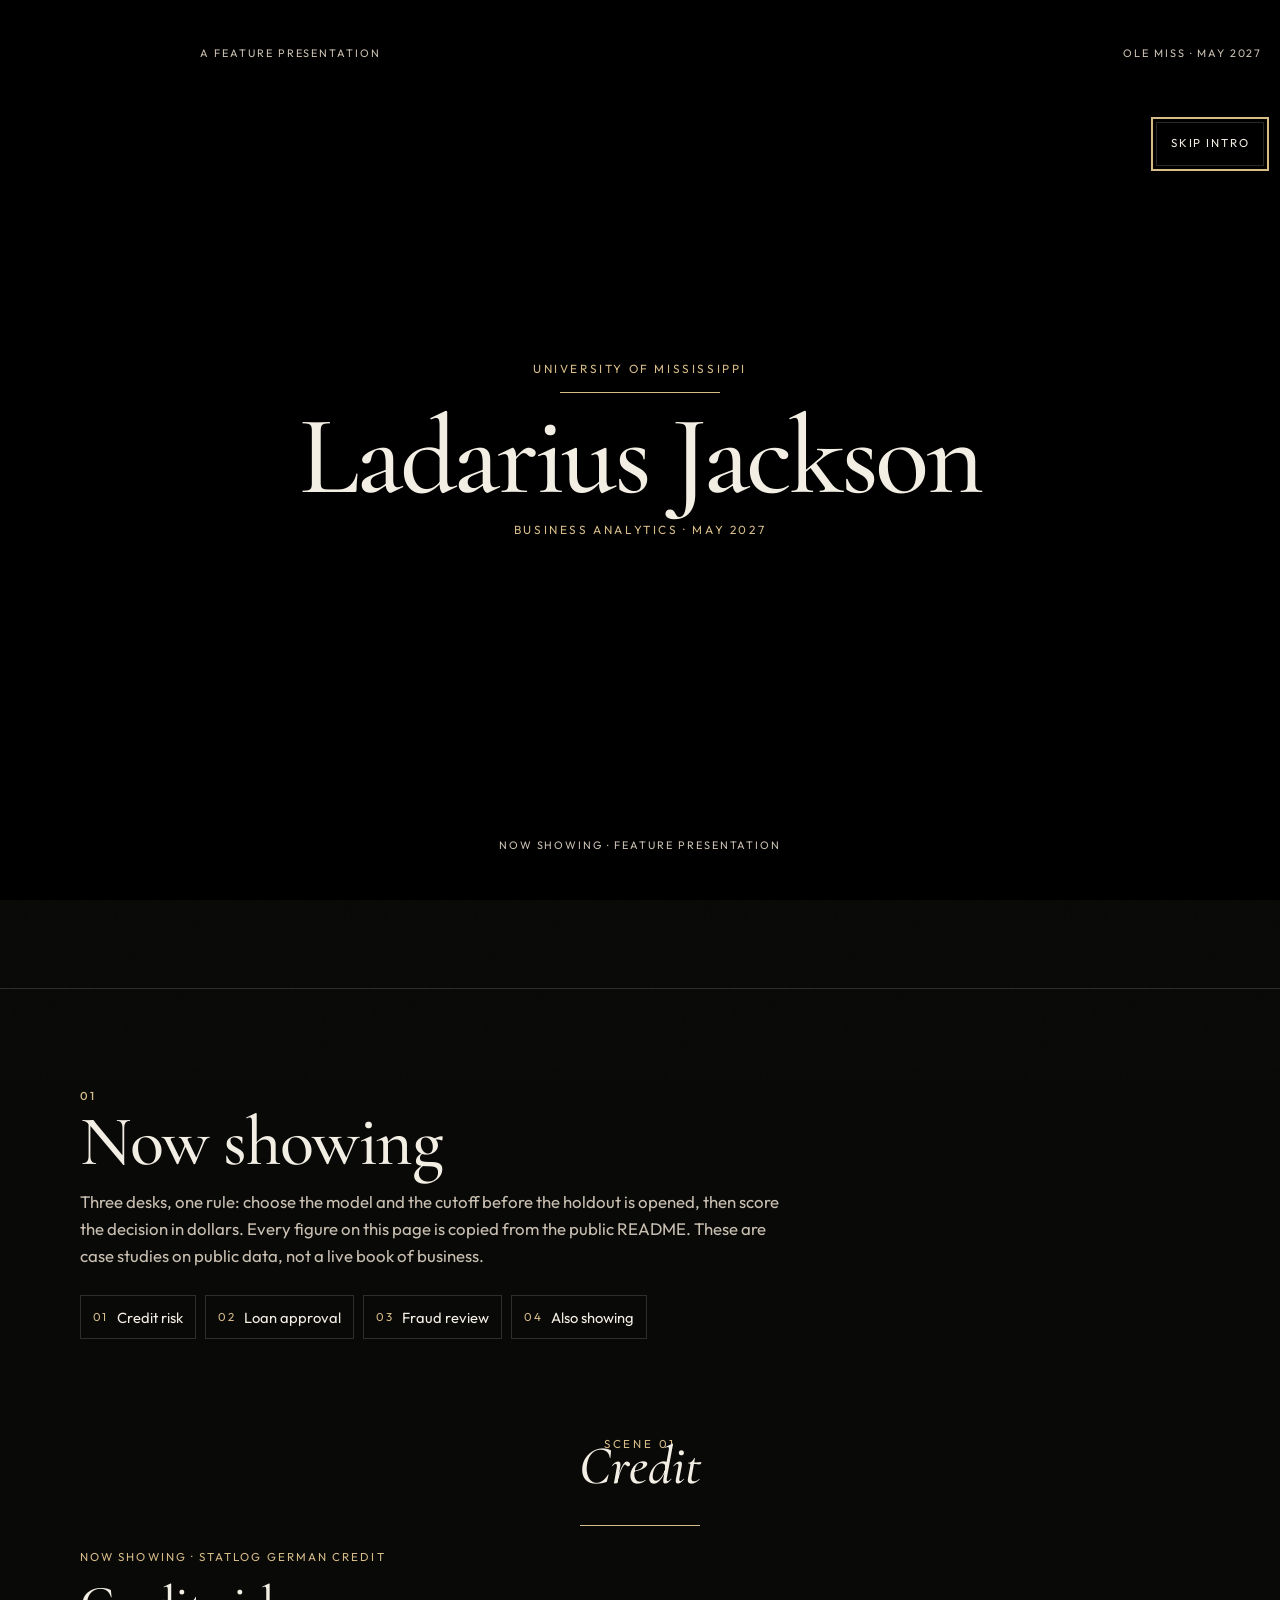
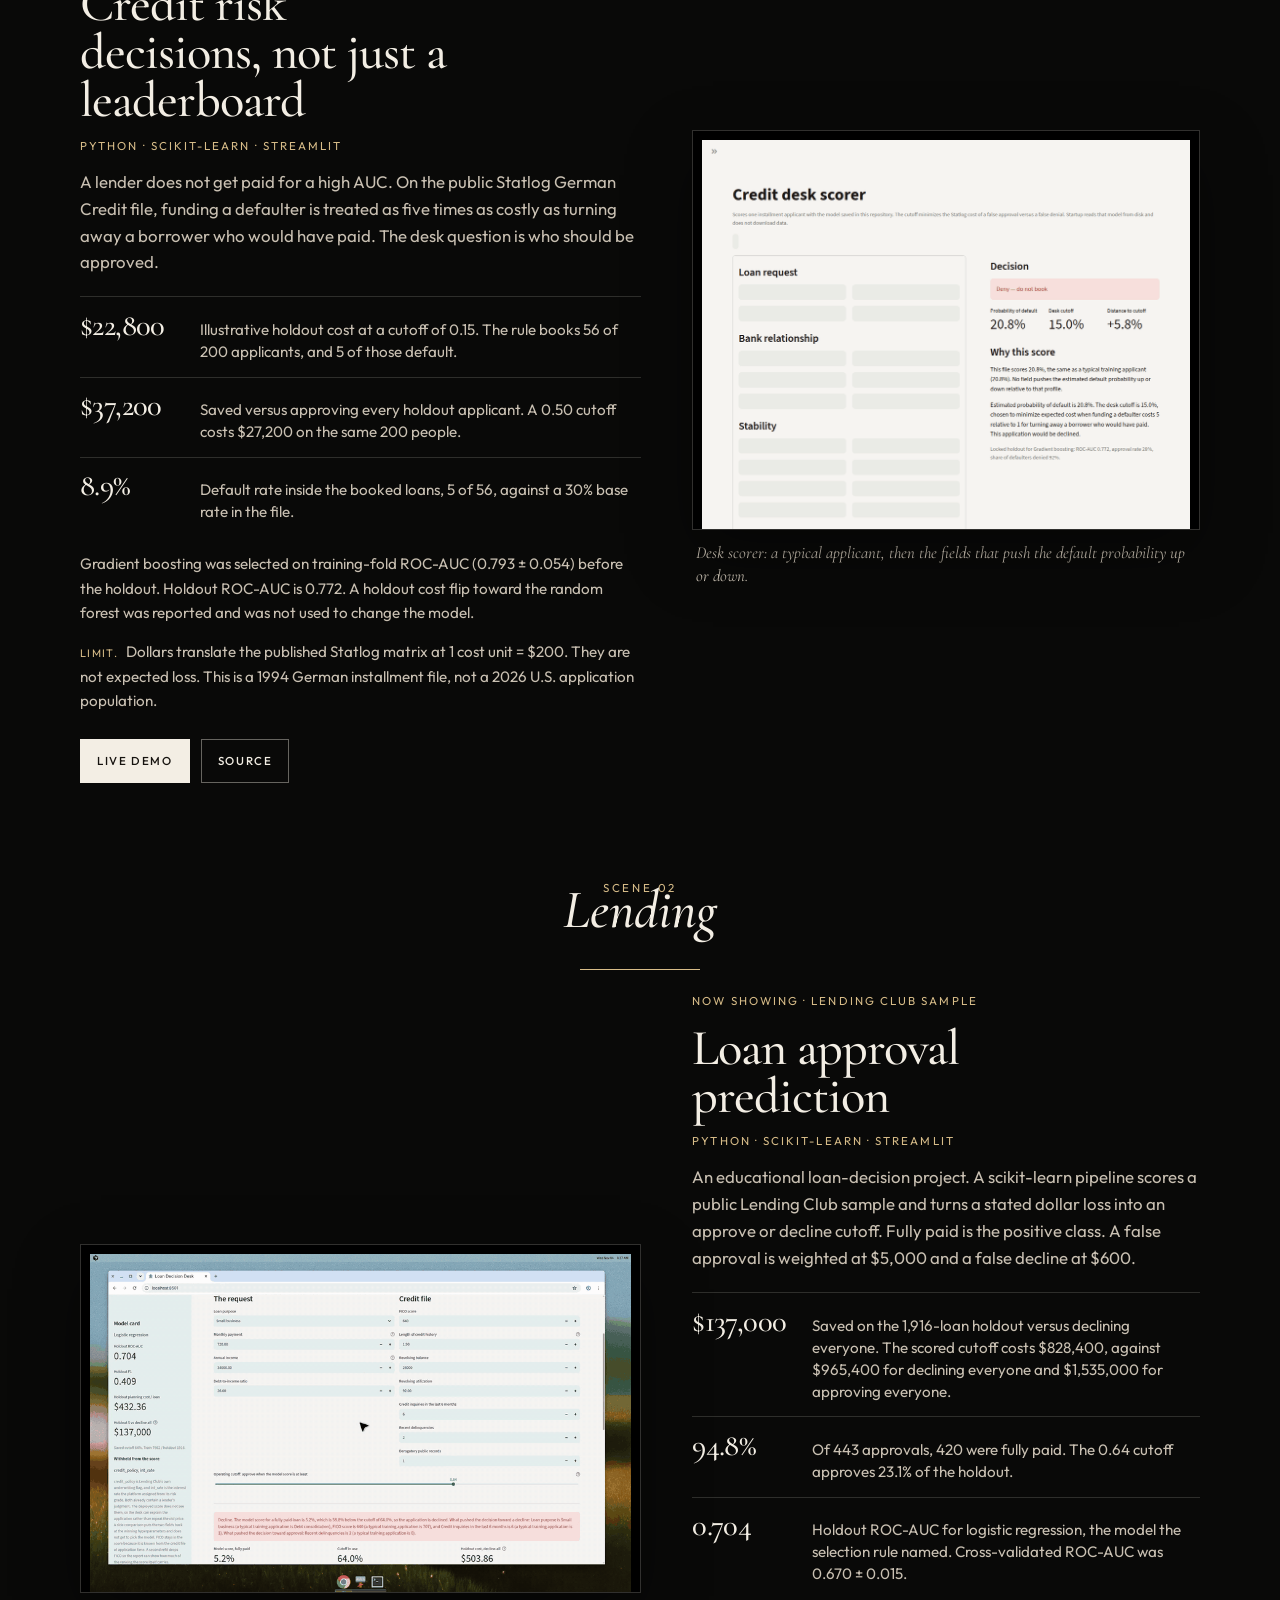
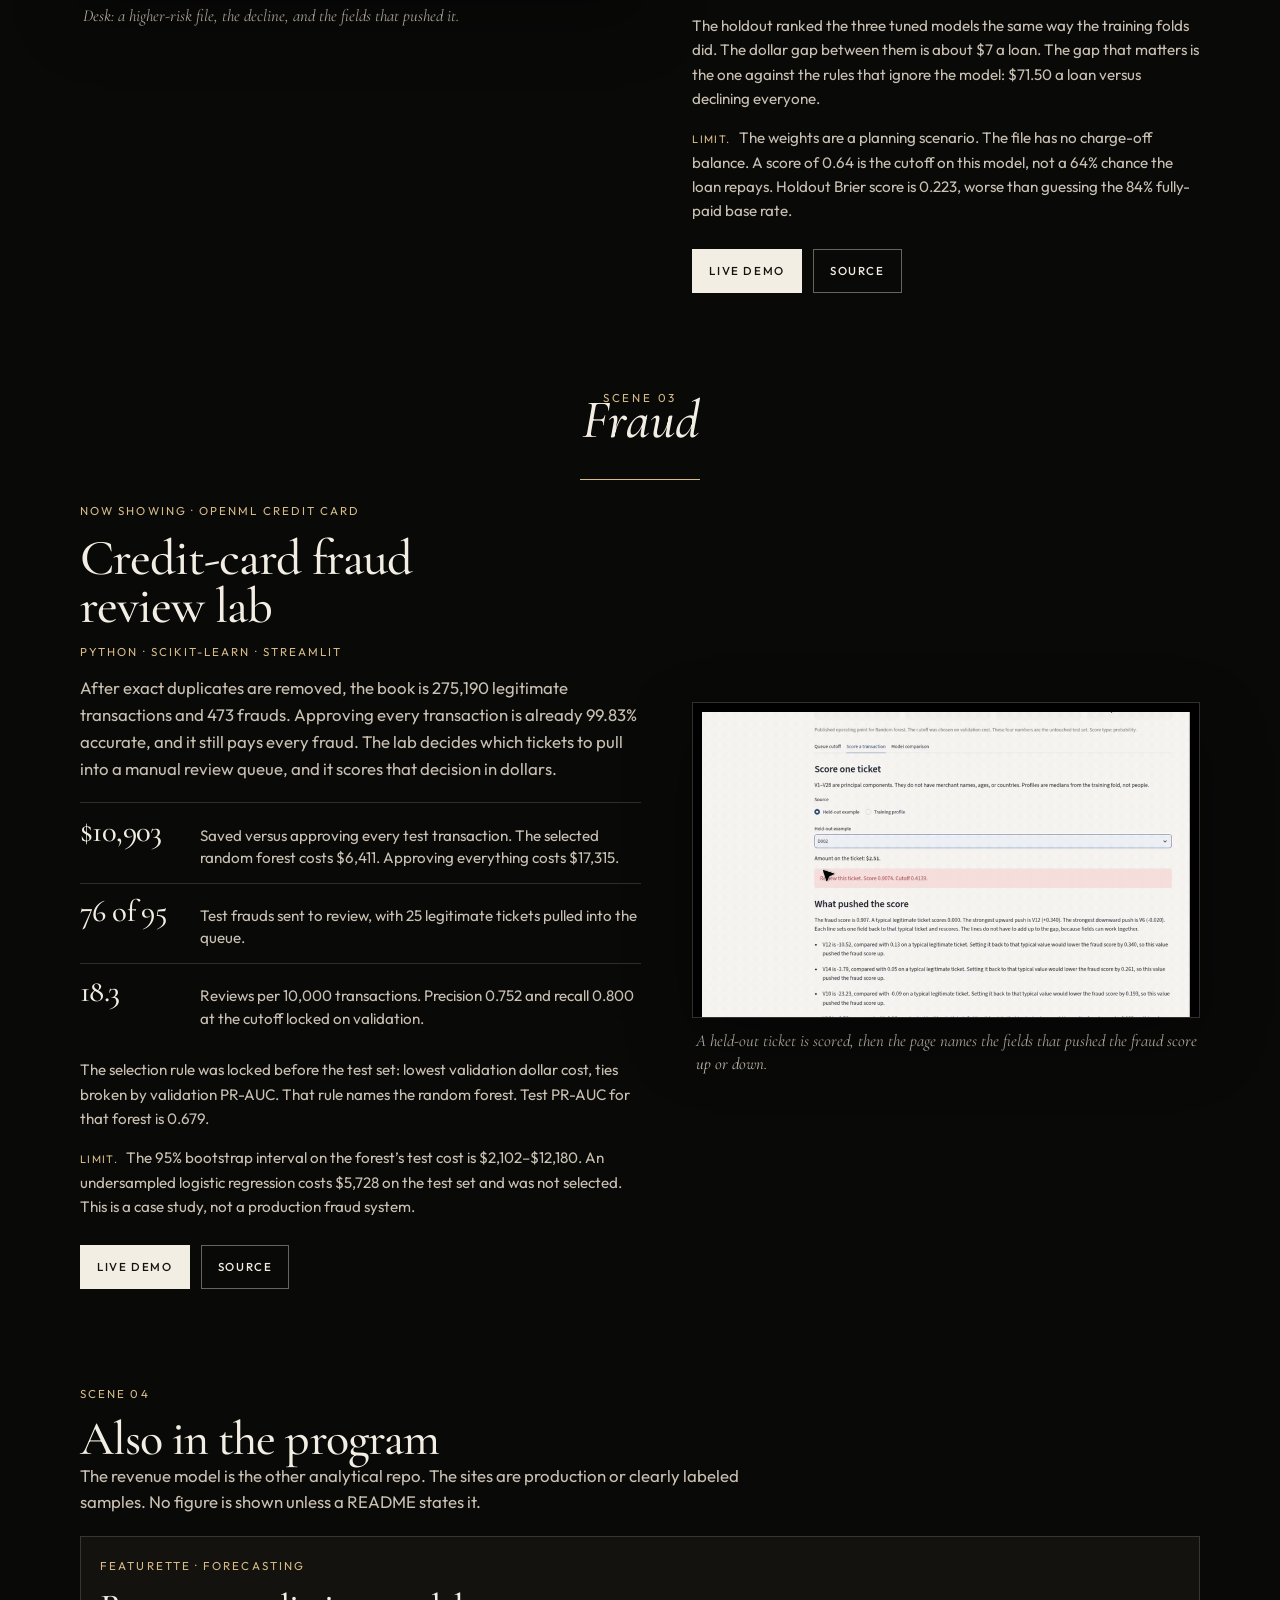
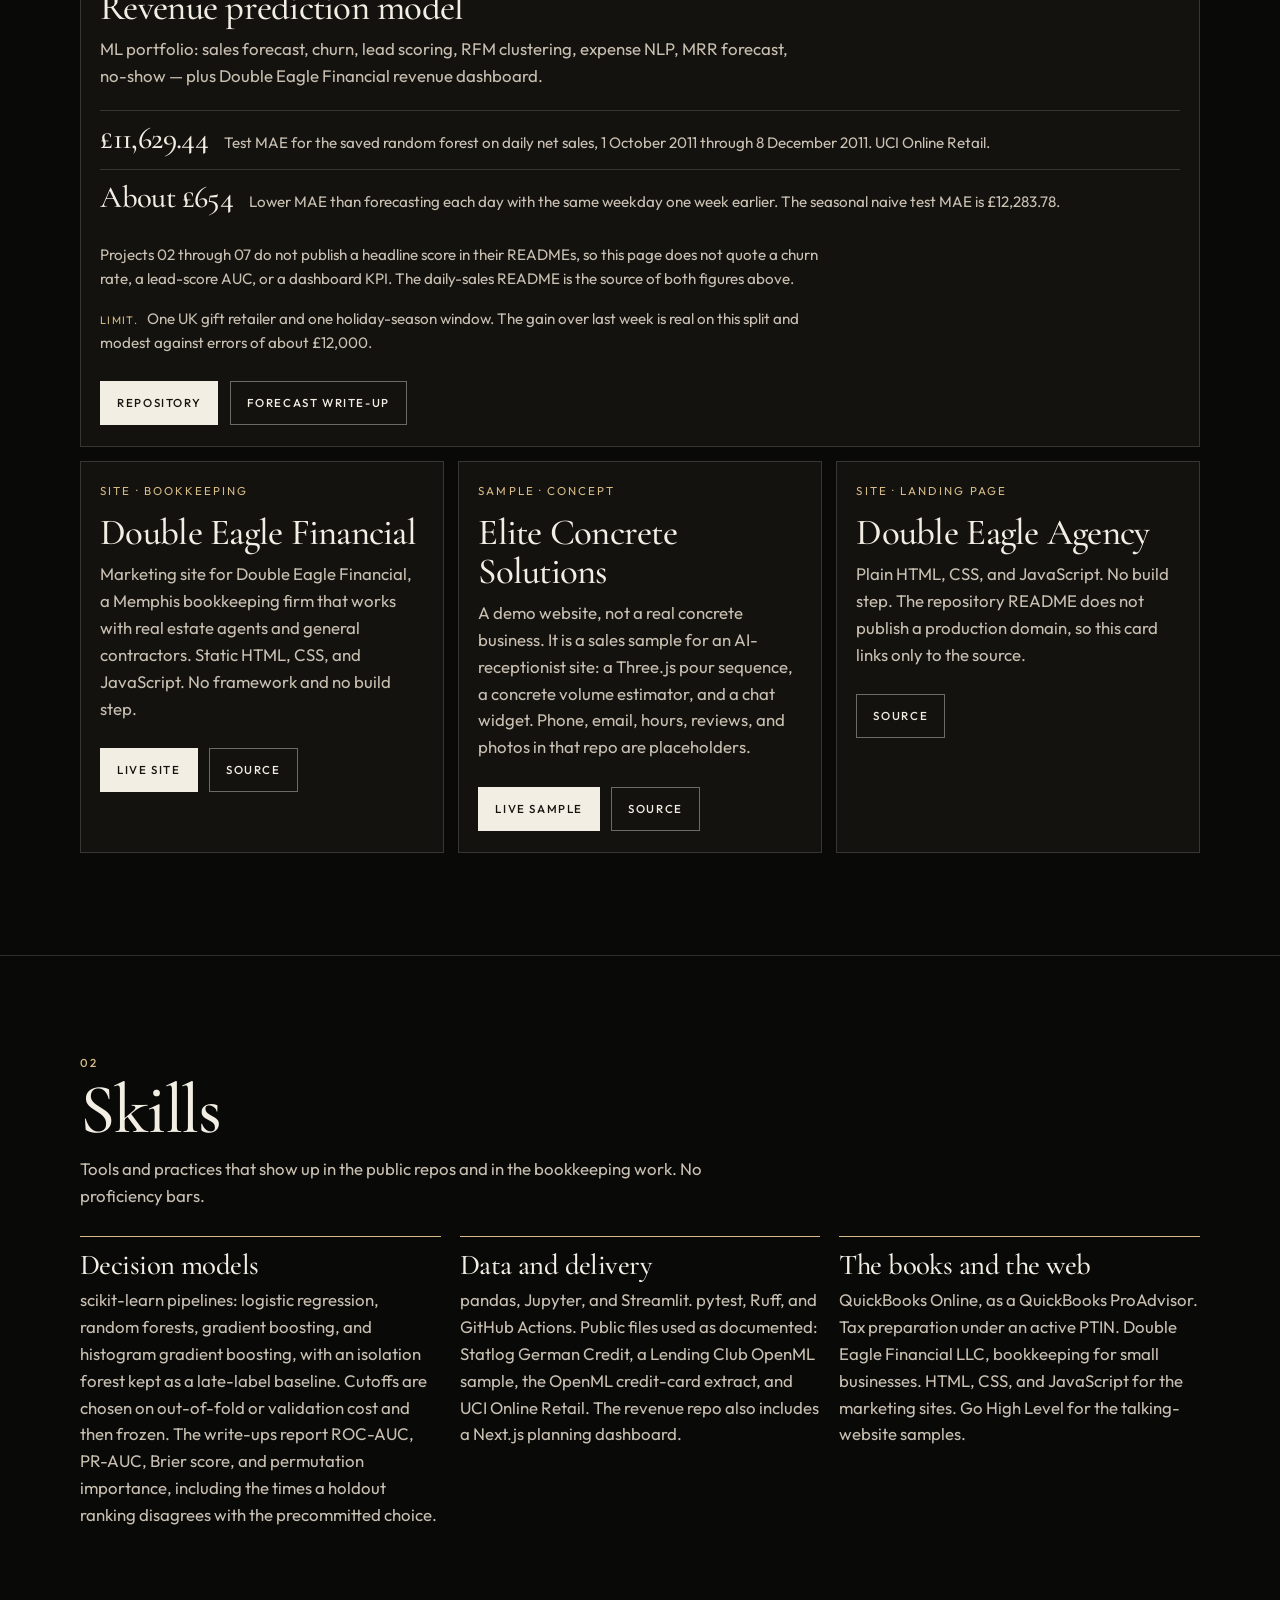
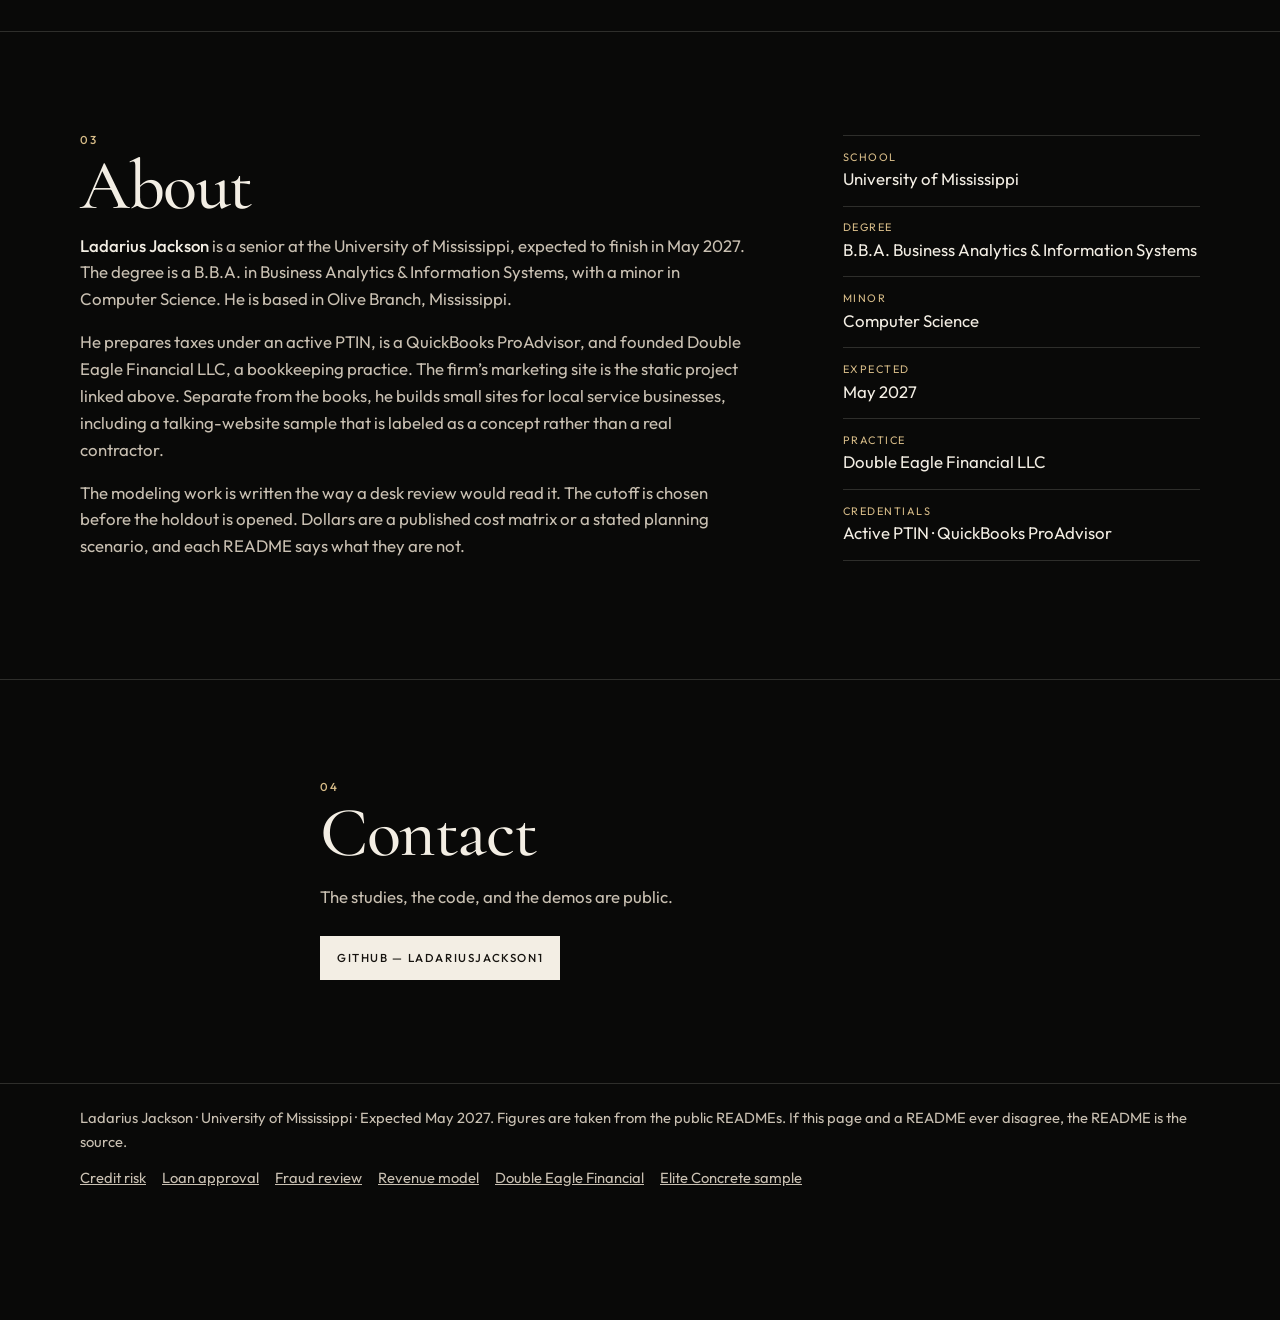
==== index.html @ 0a9d472c "Add a cinematic GitHub Pages portfolio. Publish Ladarius Jackson's public credit, loan, fraud, and r" ====
<!DOCTYPE html>
<html lang="en">
<head>
  <meta charset="utf-8">
  <meta name="viewport" content="width=device-width, initial-scale=1">
  <title>Ladarius Jackson — Business Analytics</title>
  <meta name="description" content="Ladarius Jackson, Ole Miss senior in business analytics. Credit-risk, loan, and fraud studies scored in dollars, plus Double Eagle Financial.">
  <meta name="author" content="Ladarius Jackson">
  <meta name="color-scheme" content="dark">
  <meta name="theme-color" content="#090908">
  <link rel="canonical" href="https://ladariusjackson1.github.io/">
  <meta property="og:title" content="Ladarius Jackson — Business Analytics">
  <meta property="og:description" content="Credit risk, loan approval, and fraud review, scored in dollars. Ole Miss, expected May 2027. Founder of Double Eagle Financial LLC.">
  <meta property="og:type" content="website">
  <meta property="og:url" content="https://ladariusjackson1.github.io/">
  <meta property="og:image" content="https://ladariusjackson1.github.io/assets/og.png">
  <meta name="twitter:card" content="summary_large_image">
  <meta name="twitter:title" content="Ladarius Jackson — Business Analytics">
  <meta name="twitter:description" content="Credit risk, loan approval, and fraud review, scored in dollars. Ole Miss, expected May 2027.">
  <meta name="twitter:image" content="https://ladariusjackson1.github.io/assets/og.png">
  <link rel="icon" href="/assets/favicon.svg" type="image/svg+xml">
  <link rel="apple-touch-icon" href="/assets/apple-touch.png">
  <link rel="preload" href="/assets/fonts/cormorant-garamond.woff2" as="font" type="font/woff2" crossorigin>
  <link rel="preload" href="/assets/fonts/outfit.woff2" as="font" type="font/woff2" crossorigin>
  <link rel="stylesheet" href="/css/styles.css?v=3">
  <script type="application/ld+json">
  {
    "@context": "https://schema.org",
    "@type": "Person",
    "name": "Ladarius Jackson",
    "url": "https://ladariusjackson1.github.io/",
    "homeLocation": "Olive Branch, Mississippi",
    "sameAs": ["https://github.com/ladariusjackson1"],
    "affiliation": {
      "@type": "CollegeOrUniversity",
      "name": "University of Mississippi"
    }
  }
  </script>
  <script>
    (function () {
      var reduce = false;
      try {
        reduce = window.matchMedia("(prefers-reduced-motion: reduce)").matches;
      } catch (e) {}
      document.documentElement.classList.add("js");
      if (reduce) document.documentElement.classList.add("reduce-motion");
      var seen = false;
      try { seen = sessionStorage.getItem("lj-intro-seen") === "1"; } catch (e) {}
      if (!reduce && !seen && !location.hash) {
        document.documentElement.classList.add("play-intro");
      }
    })();
  </script>
</head>
<body>
  <a class="skip-link" href="#content">Skip to content</a>
  <div class="letterbox letterbox-top" aria-hidden="true">
    <span>A feature presentation</span>
    <span>Ole Miss · May 2027</span>
  </div>
  <div class="letterbox letterbox-bottom" aria-hidden="true">
    <span id="now-showing">Now showing · Feature presentation</span>
  </div>
  <div class="grain" aria-hidden="true"></div>

  <div id="intro" class="intro" role="region" aria-label="Title sequence">
    <div class="intro-card">
      <p class="intro-kicker">University of Mississippi</p>
      <span class="intro-rule" aria-hidden="true"></span>
      <p class="intro-title">Ladarius Jackson</p>
      <p class="intro-sub">Business analytics · May 2027</p>
    </div>
    <button id="skip-intro" class="intro-skip" type="button">Skip intro</button>
  </div>

  <div id="page">
    <header class="site-header">
      <div class="nav-inner">
        <a class="brand" href="#top">Ladarius Jackson</a>
        <button class="nav-toggle" type="button" aria-expanded="false" aria-controls="site-nav">Menu</button>
        <nav id="site-nav" aria-label="Primary">
          <ul>
            <li><a href="#projects">Work</a></li>
            <li><a href="#skills">Skills</a></li>
            <li><a href="#about">About</a></li>
            <li><a href="#contact">Contact</a></li>
          </ul>
        </nav>
        <a class="nav-github" href="https://github.com/ladariusjackson1" rel="me noopener noreferrer" target="_blank">GitHub<span class="sr-only"> (opens in a new tab)</span></a>
      </div>
    </header>

    <main id="content">
      <section class="hero" id="top" data-now="Feature presentation">
        <div class="wrap hero-grid">
          <div>
            <p class="eyebrow">Now showing</p>
            <h1>Ladarius Jackson</h1>
            <p class="role">Business Analytics &amp; Information Systems</p>
            <p class="dek">Business analytics for decisions that have a cost. Credit risk, loan policy, fraud review, and the books at Double Eagle Financial.</p>
            <p class="meta">
              <span>University of Mississippi</span>
              <span>Senior</span>
              <span>Computer Science minor</span>
              <span>Expected May 2027</span>
            </p>
            <p class="meta meta-dim">
              <span>Tax preparer, active PTIN</span>
              <span>QuickBooks ProAdvisor</span>
              <span>Founder, Double Eagle Financial LLC</span>
              <span>Olive Branch, Mississippi</span>
            </p>
            <div class="actions">
              <a class="btn btn-solid" href="#projects">View the work</a>
              <a class="btn" href="https://github.com/ladariusjackson1" rel="me noopener noreferrer" target="_blank">GitHub<span class="sr-only"> (opens in a new tab)</span></a>
            </div>
            <p class="scroll-cue">Scroll</p>
          </div>
          <aside class="hero-program">
            <p class="eyebrow">In this reel</p>
            <ol>
              <li><a href="#credit-risk"><span>01</span> Credit risk</a></li>
              <li><a href="#loan-approval"><span>02</span> Loan approval</a></li>
              <li><a href="#fraud-review"><span>03</span> Fraud review</a></li>
              <li><a href="#revenue"><span>04</span> Revenue model</a></li>
            </ol>
          </aside>
        </div>
      </section>

      <section class="section" id="projects" data-now="The work">
        <div class="wrap">
          <h2><span class="sec-num">01</span>Now showing</h2>
          <p class="lede">Three desks, one rule: choose the model and the cutoff before the holdout is opened, then score the decision in dollars. Every figure on this page is copied from the public README. These are case studies on public data, not a live book of business.</p>
          <nav class="program-nav" aria-label="Projects">
            <a href="#credit-risk"><span>01</span> Credit risk</a>
            <a href="#loan-approval"><span>02</span> Loan approval</a>
            <a href="#fraud-review"><span>03</span> Fraud review</a>
            <a href="#also-showing"><span>04</span> Also showing</a>
          </nav>

          <p class="intertitle">
            <span class="intertitle-num">Scene 01</span>
            <span class="intertitle-name" data-parallax>Credit</span>
            <span class="intertitle-rule" aria-hidden="true"></span>
          </p>

          <article class="feature reveal" id="credit-risk" data-now="Credit risk">
            <div class="feature-grid">
              <div class="feature-copy">
                <p class="kicker">Now showing · Statlog German Credit</p>
                <h3>Credit risk decisions, not just a leaderboard</h3>
                <p class="stack">Python · scikit-learn · Streamlit</p>
                <p class="logline">A lender does not get paid for a high AUC. On the public Statlog German Credit file, funding a defaulter is treated as five times as costly as turning away a borrower who would have paid. The desk question is who should be approved.</p>
                <dl class="metrics">
                  <div>
                    <dt>$22,800</dt>
                    <dd>Illustrative holdout cost at a cutoff of 0.15. The rule books 56 of 200 applicants, and 5 of those default.</dd>
                  </div>
                  <div>
                    <dt>$37,200</dt>
                    <dd>Saved versus approving every holdout applicant. A 0.50 cutoff costs $27,200 on the same 200 people.</dd>
                  </div>
                  <div>
                    <dt>8.9%</dt>
                    <dd>Default rate inside the booked loans, 5 of 56, against a 30% base rate in the file.</dd>
                  </div>
                </dl>
                <p class="note">Gradient boosting was selected on training-fold ROC-AUC (0.793 ± 0.054) before the holdout. Holdout ROC-AUC is 0.772. A holdout cost flip toward the random forest was reported and was not used to change the model.</p>
                <p class="limit"><span>Limit.</span> Dollars translate the published Statlog matrix at 1 cost unit = $200. They are not expected loss. This is a 1994 German installment file, not a 2026 U.S. application population.</p>
                <div class="actions">
                  <a class="btn btn-solid" href="https://credit-risk-prediction.streamlit.app" target="_blank" rel="noopener noreferrer">Live demo<span class="sr-only"> (opens in a new tab)</span></a>
                  <a class="btn" href="https://github.com/ladariusjackson1/credit-risk-prediction" target="_blank" rel="noopener noreferrer">Source<span class="sr-only"> (opens in a new tab)</span></a>
                </div>
              </div>
              <figure class="reel tilt feature-media">
                <div class="reel-frame">
                  <img class="demo" src="/assets/reel/credit-desk.gif" data-poster="/assets/reel/credit-desk.jpg" width="1000" height="797" alt="Streamlit credit desk scoring a typical applicant, then naming the fields that push the default probability up or down." loading="lazy" decoding="async">
                </div>
                <button class="play-demo btn btn-solid" type="button" hidden>Play demo</button>
                <figcaption>Desk scorer: a typical applicant, then the fields that push the default probability up or down.</figcaption>
              </figure>
            </div>
          </article>

          <p class="intertitle">
            <span class="intertitle-num">Scene 02</span>
            <span class="intertitle-name" data-parallax>Lending</span>
            <span class="intertitle-rule" aria-hidden="true"></span>
          </p>

          <article class="feature reveal is-flip" id="loan-approval" data-now="Loan approval">
            <div class="feature-grid">
              <div class="feature-copy">
                <p class="kicker">Now showing · Lending Club sample</p>
                <h3>Loan approval prediction</h3>
                <p class="stack">Python · scikit-learn · Streamlit</p>
                <p class="logline">An educational loan-decision project. A scikit-learn pipeline scores a public Lending Club sample and turns a stated dollar loss into an approve or decline cutoff. Fully paid is the positive class. A false approval is weighted at $5,000 and a false decline at $600.</p>
                <dl class="metrics">
                  <div>
                    <dt>$137,000</dt>
                    <dd>Saved on the 1,916-loan holdout versus declining everyone. The scored cutoff costs $828,400, against $965,400 for declining everyone and $1,535,000 for approving everyone.</dd>
                  </div>
                  <div>
                    <dt>94.8%</dt>
                    <dd>Of 443 approvals, 420 were fully paid. The 0.64 cutoff approves 23.1% of the holdout.</dd>
                  </div>
                  <div>
                    <dt>0.704</dt>
                    <dd>Holdout ROC-AUC for logistic regression, the model the selection rule named. Cross-validated ROC-AUC was 0.670 ± 0.015.</dd>
                  </div>
                </dl>
                <p class="note">The holdout ranked the three tuned models the same way the training folds did. The dollar gap between them is about $7 a loan. The gap that matters is the one against the rules that ignore the model: $71.50 a loan versus declining everyone.</p>
                <p class="limit"><span>Limit.</span> The weights are a planning scenario. The file has no charge-off balance. A score of 0.64 is the cutoff on this model, not a 64% chance the loan repays. Holdout Brier score is 0.223, worse than guessing the 84% fully-paid base rate.</p>
                <div class="actions">
                  <a class="btn btn-solid" href="https://loan-approval-prediction.streamlit.app" target="_blank" rel="noopener noreferrer">Live demo<span class="sr-only"> (opens in a new tab)</span></a>
                  <a class="btn" href="https://github.com/ladariusjackson1/loan-approval-prediction" target="_blank" rel="noopener noreferrer">Source<span class="sr-only"> (opens in a new tab)</span></a>
                </div>
              </div>
              <figure class="reel tilt feature-media">
                <div class="reel-frame">
                  <img class="demo" src="/assets/reel/loan-desk.gif" data-poster="/assets/reel/loan-desk.jpg" width="880" height="550" alt="Streamlit loan desk showing a higher-risk file, the decline, and the fields that pushed the decision." loading="lazy" decoding="async">
                </div>
                <button class="play-demo btn btn-solid" type="button" hidden>Play demo</button>
                <figcaption>Desk: a higher-risk file, the decline, and the fields that pushed it.</figcaption>
              </figure>
            </div>
          </article>

          <p class="intertitle">
            <span class="intertitle-num">Scene 03</span>
            <span class="intertitle-name" data-parallax>Fraud</span>
            <span class="intertitle-rule" aria-hidden="true"></span>
          </p>

          <article class="feature reveal" id="fraud-review" data-now="Fraud review">
            <div class="feature-grid">
              <div class="feature-copy">
                <p class="kicker">Now showing · OpenML credit card</p>
                <h3>Credit-card fraud review lab</h3>
                <p class="stack">Python · scikit-learn · Streamlit</p>
                <p class="logline">After exact duplicates are removed, the book is 275,190 legitimate transactions and 473 frauds. Approving every transaction is already 99.83% accurate, and it still pays every fraud. The lab decides which tickets to pull into a manual review queue, and it scores that decision in dollars.</p>
                <dl class="metrics">
                  <div>
                    <dt>$10,903</dt>
                    <dd>Saved versus approving every test transaction. The selected random forest costs $6,411. Approving everything costs $17,315.</dd>
                  </div>
                  <div>
                    <dt>76 of 95</dt>
                    <dd>Test frauds sent to review, with 25 legitimate tickets pulled into the queue.</dd>
                  </div>
                  <div>
                    <dt>18.3</dt>
                    <dd>Reviews per 10,000 transactions. Precision 0.752 and recall 0.800 at the cutoff locked on validation.</dd>
                  </div>
                </dl>
                <p class="note">The selection rule was locked before the test set: lowest validation dollar cost, ties broken by validation PR-AUC. That rule names the random forest. Test PR-AUC for that forest is 0.679.</p>
                <p class="limit"><span>Limit.</span> The 95% bootstrap interval on the forest’s test cost is $2,102–$12,180. An undersampled logistic regression costs $5,728 on the test set and was not selected. This is a case study, not a production fraud system.</p>
                <div class="actions">
                  <a class="btn btn-solid" href="https://fraud-detection-ml.streamlit.app" target="_blank" rel="noopener noreferrer">Live demo<span class="sr-only"> (opens in a new tab)</span></a>
                  <a class="btn" href="https://github.com/ladariusjackson1/fraud-detection-ml" target="_blank" rel="noopener noreferrer">Source<span class="sr-only"> (opens in a new tab)</span></a>
                </div>
              </div>
              <figure class="reel tilt feature-media">
                <div class="reel-frame">
                  <img class="demo" src="/assets/reel/fraud-desk.gif" data-poster="/assets/reel/fraud-desk.jpg" width="880" height="550" alt="Fraud review desk scoring a held-out ticket and naming the fields that pushed the fraud score up or down." loading="lazy" decoding="async">
                </div>
                <button class="play-demo btn btn-solid" type="button" hidden>Play demo</button>
                <figcaption>A held-out ticket is scored, then the page names the fields that pushed the fraud score up or down.</figcaption>
              </figure>
            </div>
          </article>

          <div class="also-head" id="also-showing" data-now="Also showing">
            <p class="kicker">Scene 04</p>
            <h3>Also in the program</h3>
            <p class="lede">The revenue model is the other analytical repo. The sites are production or clearly labeled samples. No figure is shown unless a README states it.</p>
          </div>

          <div class="also-grid">
            <article class="card tilt featurette reveal" id="revenue" data-now="Revenue model">
              <p class="kicker">Featurette · Forecasting</p>
              <h3>Revenue prediction model</h3>
              <p class="lede">ML portfolio: sales forecast, churn, lead scoring, RFM clustering, expense NLP, MRR forecast, no-show — plus Double Eagle Financial revenue dashboard.</p>
              <dl class="metrics">
                <div>
                  <dt>£11,629.44</dt>
                  <dd>Test MAE for the saved random forest on daily net sales, 1 October 2011 through 8 December 2011. UCI Online Retail.</dd>
                </div>
                <div>
                  <dt>About £654</dt>
                  <dd>Lower MAE than forecasting each day with the same weekday one week earlier. The seasonal naive test MAE is £12,283.78.</dd>
                </div>
              </dl>
              <p class="note">Projects 02 through 07 do not publish a headline score in their READMEs, so this page does not quote a churn rate, a lead-score AUC, or a dashboard KPI. The daily-sales README is the source of both figures above.</p>
              <p class="limit"><span>Limit.</span> One UK gift retailer and one holiday-season window. The gain over last week is real on this split and modest against errors of about £12,000.</p>
              <div class="actions">
                <a class="btn btn-solid" href="https://github.com/ladariusjackson1/revenue-prediction-model" target="_blank" rel="noopener noreferrer">Repository<span class="sr-only"> (opens in a new tab)</span></a>
                <a class="btn" href="https://github.com/ladariusjackson1/revenue-prediction-model/blob/main/projects/01-daily-sales-forecast/README.md" target="_blank" rel="noopener noreferrer">Forecast write-up<span class="sr-only"> (opens in a new tab)</span></a>
              </div>
            </article>

            <article class="card tilt reveal">
              <p class="kicker">Site · Bookkeeping</p>
              <h3>Double Eagle Financial</h3>
              <p class="lede">Marketing site for Double Eagle Financial, a Memphis bookkeeping firm that works with real estate agents and general contractors. Static HTML, CSS, and JavaScript. No framework and no build step.</p>
              <div class="actions">
                <a class="btn btn-solid" href="https://doubleeaglefinancial.com" target="_blank" rel="noopener noreferrer">Live site<span class="sr-only"> (opens in a new tab)</span></a>
                <a class="btn" href="https://github.com/ladariusjackson1/double-eagle-financial-site" target="_blank" rel="noopener noreferrer">Source<span class="sr-only"> (opens in a new tab)</span></a>
              </div>
            </article>

            <article class="card tilt reveal">
              <p class="kicker">Sample · Concept</p>
              <h3>Elite Concrete Solutions</h3>
              <p class="lede">A demo website, not a real concrete business. It is a sales sample for an AI-receptionist site: a Three.js pour sequence, a concrete volume estimator, and a chat widget. Phone, email, hours, reviews, and photos in that repo are placeholders.</p>
              <div class="actions">
                <a class="btn btn-solid" href="https://ladariusjackson1.github.io/elite-concrete/" target="_blank" rel="noopener noreferrer">Live sample<span class="sr-only"> (opens in a new tab)</span></a>
                <a class="btn" href="https://github.com/ladariusjackson1/elite-concrete" target="_blank" rel="noopener noreferrer">Source<span class="sr-only"> (opens in a new tab)</span></a>
              </div>
            </article>

            <article class="card tilt reveal">
              <p class="kicker">Site · Landing page</p>
              <h3>Double Eagle Agency</h3>
              <p class="lede">Plain HTML, CSS, and JavaScript. No build step. The repository README does not publish a production domain, so this card links only to the source.</p>
              <div class="actions">
                <a class="btn" href="https://github.com/ladariusjackson1/double-eagle-agency-site" target="_blank" rel="noopener noreferrer">Source<span class="sr-only"> (opens in a new tab)</span></a>
              </div>
            </article>
          </div>
        </div>
      </section>

      <section class="section" id="skills" data-now="Skills">
        <div class="wrap">
          <h2><span class="sec-num">02</span>Skills</h2>
          <p class="lede">Tools and practices that show up in the public repos and in the bookkeeping work. No proficiency bars.</p>
          <div class="skills-grid">
            <article class="skill reveal">
              <h3>Decision models</h3>
              <p>scikit-learn pipelines: logistic regression, random forests, gradient boosting, and histogram gradient boosting, with an isolation forest kept as a late-label baseline. Cutoffs are chosen on out-of-fold or validation cost and then frozen. The write-ups report ROC-AUC, PR-AUC, Brier score, and permutation importance, including the times a holdout ranking disagrees with the precommitted choice.</p>
            </article>
            <article class="skill reveal">
              <h3>Data and delivery</h3>
              <p>pandas, Jupyter, and Streamlit. pytest, Ruff, and GitHub Actions. Public files used as documented: Statlog German Credit, a Lending Club OpenML sample, the OpenML credit-card extract, and UCI Online Retail. The revenue repo also includes a Next.js planning dashboard.</p>
            </article>
            <article class="skill reveal">
              <h3>The books and the web</h3>
              <p>QuickBooks Online, as a QuickBooks ProAdvisor. Tax preparation under an active PTIN. Double Eagle Financial LLC, bookkeeping for small businesses. HTML, CSS, and JavaScript for the marketing sites. Go High Level for the talking-website samples.</p>
            </article>
          </div>
        </div>
      </section>

      <section class="section" id="about" data-now="About">
        <div class="wrap about-grid">
          <div class="reveal">
            <h2><span class="sec-num">03</span>About</h2>
            <p><strong>Ladarius Jackson</strong> is a senior at the University of Mississippi, expected to finish in May 2027. The degree is a B.B.A. in Business Analytics &amp; Information Systems, with a minor in Computer Science. He is based in Olive Branch, Mississippi.</p>
            <p>He prepares taxes under an active PTIN, is a QuickBooks ProAdvisor, and founded Double Eagle Financial LLC, a bookkeeping practice. The firm’s marketing site is the static project linked above. Separate from the books, he builds small sites for local service businesses, including a talking-website sample that is labeled as a concept rather than a real contractor.</p>
            <p>The modeling work is written the way a desk review would read it. The cutoff is chosen before the holdout is opened. Dollars are a published cost matrix or a stated planning scenario, and each README says what they are not.</p>
          </div>
          <ul class="fact-list reveal">
            <li><span>School</span> University of Mississippi</li>
            <li><span>Degree</span> B.B.A. Business Analytics &amp; Information Systems</li>
            <li><span>Minor</span> Computer Science</li>
            <li><span>Expected</span> May 2027</li>
            <li><span>Practice</span> Double Eagle Financial LLC</li>
            <li><span>Credentials</span> Active PTIN · QuickBooks ProAdvisor</li>
          </ul>
        </div>
      </section>

      <section class="section" id="contact" data-now="Contact">
        <div class="wrap contact-panel reveal">
          <h2><span class="sec-num">04</span>Contact</h2>
          <p>The studies, the code, and the demos are public.</p>
          <div class="actions">
            <a class="btn btn-solid" href="https://github.com/ladariusjackson1" rel="me noopener noreferrer" target="_blank">GitHub — ladariusjackson1<span class="sr-only"> (opens in a new tab)</span></a>
          </div>
          <!-- LINKEDIN_PLACEHOLDER: Add Ladarius Jackson's LinkedIn profile URL here when it exists. Do not insert a guessed or example href. -->
        </div>
      </section>
    </main>

    <footer class="footer">
      <div class="wrap">
        <p>Ladarius Jackson · University of Mississippi · Expected May 2027. Figures are taken from the public READMEs. If this page and a README ever disagree, the README is the source.</p>
        <ul class="sources">
          <li><a href="https://github.com/ladariusjackson1/credit-risk-prediction" target="_blank" rel="noopener noreferrer">Credit risk</a></li>
          <li><a href="https://github.com/ladariusjackson1/loan-approval-prediction" target="_blank" rel="noopener noreferrer">Loan approval</a></li>
          <li><a href="https://github.com/ladariusjackson1/fraud-detection-ml" target="_blank" rel="noopener noreferrer">Fraud review</a></li>
          <li><a href="https://github.com/ladariusjackson1/revenue-prediction-model" target="_blank" rel="noopener noreferrer">Revenue model</a></li>
          <li><a href="https://github.com/ladariusjackson1/double-eagle-financial-site" target="_blank" rel="noopener noreferrer">Double Eagle Financial</a></li>
          <li><a href="https://github.com/ladariusjackson1/elite-concrete" target="_blank" rel="noopener noreferrer">Elite Concrete sample</a></li>
        </ul>
      </div>
    </footer>
  </div>
  <script src="/js/main.js?v=3"></script>
</body>
</html>
---- css/styles.css ----
@font-face {
  font-family: "Cormorant Garamond";
  font-style: normal;
  font-weight: 300 700;
  font-display: swap;
  src: url("/assets/fonts/cormorant-garamond.woff2") format("woff2");
}

@font-face {
  font-family: "Cormorant Garamond";
  font-style: italic;
  font-weight: 300 700;
  font-display: swap;
  src: url("/assets/fonts/cormorant-garamond-italic.woff2") format("woff2");
}

@font-face {
  font-family: Outfit;
  font-style: normal;
  font-weight: 100 900;
  font-display: swap;
  src: url("/assets/fonts/outfit.woff2") format("woff2");
}

:root {
  --bg: #090908;
  --bg-raise: #13120f;
  --ivory: #f3eee4;
  --ivory-dim: #c9c0b2;
  --brass: #d7bc88;
  --line: rgba(243, 238, 228, 0.16);
  --serif: "Cormorant Garamond", Palatino, "Palatino Linotype", Georgia, serif;
  --sans: Outfit, "Avenir Next", "Segoe UI", sans-serif;
  --bar: 26px;
  --nav: 68px;
  --offset: calc(var(--bar) + var(--nav));
  color-scheme: dark;
}

html.play-intro {
  --bar: 12vh;
  overflow: hidden;
}

*,
*::before,
*::after {
  box-sizing: border-box;
}

html {
  scroll-behavior: smooth;
  scroll-padding-top: calc(var(--offset) + 12px);
}

body.nav-open {
  overflow: hidden;
}

body {
  margin: 0;
  background: var(--bg);
  color: var(--ivory);
  font-family: var(--sans);
  font-size: 1.05rem;
  font-weight: 400;
  line-height: 1.6;
  text-rendering: optimizeLegibility;
  overflow-x: clip;
}

body::before {
  content: "";
  position: fixed;
  inset: 0;
  pointer-events: none;
  z-index: 0;
  background:
    radial-gradient(ellipse at 50% -10%, rgba(215, 188, 136, 0.08), transparent 46%),
    radial-gradient(ellipse at 50% 120%, rgba(0, 0, 0, 0.55), transparent 42%);
}

img {
  max-width: 100%;
  height: auto;
}

a {
  color: inherit;
}

a:hover {
  color: var(--brass);
}

:focus-visible {
  outline: 2px solid var(--brass);
  outline-offset: 3px;
}

::selection {
  background: var(--brass);
  color: #1a140c;
}

[hidden] {
  display: none !important;
}

.sr-only {
  position: absolute;
  width: 1px;
  height: 1px;
  padding: 0;
  margin: -1px;
  overflow: hidden;
  clip: rect(0, 0, 0, 0);
  white-space: nowrap;
  border: 0;
}

.skip-link {
  position: fixed;
  left: 1rem;
  top: calc(var(--bar) + 0.55rem);
  z-index: 90;
  transform: translateY(calc(-100% - var(--offset)));
  background: var(--ivory);
  color: #16130f;
  text-decoration: none;
  padding: 0.65rem 0.9rem;
  font-size: 0.85rem;
}

.skip-link:focus {
  transform: none;
}

.letterbox {
  position: fixed;
  left: 0;
  right: 0;
  z-index: 70;
  height: var(--bar);
  background: #000;
  display: flex;
  align-items: center;
  justify-content: space-between;
  gap: 1rem;
  padding: 0 1.1rem;
  transition: height 0.85s ease;
  pointer-events: none;
}

.letterbox-top {
  top: 0;
  padding-left: 12.5rem;
}

.letterbox-bottom {
  bottom: 0;
  justify-content: center;
}

.letterbox span {
  font-size: 0.68rem;
  letter-spacing: 0.18em;
  text-transform: uppercase;
  color: var(--ivory-dim);
  white-space: nowrap;
  overflow: hidden;
  text-overflow: ellipsis;
  max-width: 100%;
}

.grain {
  position: fixed;
  inset: -20%;
  z-index: 30;
  pointer-events: none;
  opacity: 0.11;
  mix-blend-mode: overlay;
  background-image: url("/assets/noise.png");
  background-size: 180px 180px;
}

.intro {
  display: none;
  position: fixed;
  z-index: 40;
  inset: var(--bar) 0;
  place-items: center;
  text-align: center;
  background: #000;
  padding: 2rem;
}

html.play-intro .intro,
.intro.is-leaving {
  display: grid;
}

.intro.is-leaving {
  opacity: 0;
  pointer-events: none;
  transition: opacity 0.55s ease;
}

.intro-card {
  display: grid;
  justify-items: center;
  gap: 0.85rem;
}

.intro-kicker,
.intro-title,
.intro-sub {
  animation: rise 0.9s ease both;
}

.intro-title {
  animation-delay: 0.45s;
}

.intro-sub {
  animation-delay: 0.9s;
}

.intro-rule {
  width: min(160px, 36vw);
  height: 1px;
  background: var(--brass);
  transform-origin: center;
  animation: draw 0.8s ease 0.15s both;
}

.intro-kicker,
.intro-sub {
  margin: 0;
  letter-spacing: 0.22em;
  text-transform: uppercase;
  font-size: 0.74rem;
  color: var(--brass);
}

.intro-title {
  margin: 0;
  font-family: var(--serif);
  font-weight: 500;
  font-size: clamp(3.2rem, 9vw, 7rem);
  line-height: 0.9;
  letter-spacing: -0.03em;
}

.intro-skip {
  position: fixed;
  z-index: 90;
  top: calc(var(--bar) + 0.85rem);
  right: 1rem;
  min-height: 44px;
  padding: 0.55rem 0.85rem;
  border: 1px solid var(--line);
  background: rgba(0, 0, 0, 0.45);
  color: var(--ivory);
  font: inherit;
  font-size: 0.72rem;
  letter-spacing: 0.16em;
  text-transform: uppercase;
  cursor: pointer;
}

.intro-skip:hover {
  border-color: var(--brass);
  color: var(--brass);
}

#page {
  position: relative;
  z-index: 1;
}

.site-header {
  position: fixed;
  top: var(--bar);
  left: 0;
  right: 0;
  z-index: 60;
  height: var(--nav);
  display: flex;
  align-items: center;
  transition: top 0.85s ease, background 0.3s ease, opacity 0.5s ease;
}

html.play-intro .site-header {
  opacity: 0;
  pointer-events: none;
}

.site-header.is-scrolled,
.site-header:focus-within {
  background: #090908;
}

.nav-inner {
  display: flex;
  align-items: center;
  gap: 1rem;
  width: min(1120px, calc(100% - 2.4rem));
  margin: 0 auto;
}

.brand {
  font-family: var(--serif);
  font-size: 1.35rem;
  letter-spacing: 0.01em;
  text-decoration: none;
  margin-right: auto;
}

.brand:hover {
  color: var(--ivory);
}

.nav-toggle {
  display: none;
  min-height: 44px;
  min-width: 44px;
  border: 1px solid var(--line);
  background: transparent;
  color: var(--ivory);
  font: inherit;
  letter-spacing: 0.14em;
  text-transform: uppercase;
  font-size: 0.72rem;
  cursor: pointer;
}

#site-nav ul {
  display: flex;
  align-items: center;
  gap: 0.2rem;
  list-style: none;
  margin: 0;
  padding: 0;
}

#site-nav a,
.nav-github {
  display: inline-flex;
  align-items: center;
  min-height: 44px;
  padding: 0 0.75rem;
  text-decoration: none;
  font-size: 0.78rem;
  letter-spacing: 0.14em;
  text-transform: uppercase;
}

#site-nav a[aria-current="true"] {
  color: var(--brass);
}

.nav-github {
  border: 1px solid var(--line);
}

.nav-github:hover {
  border-color: var(--brass);
}

.wrap {
  width: min(1120px, calc(100% - 2.4rem));
  margin-inline: auto;
}

.hero {
  min-height: 100vh;
  display: flex;
  align-items: flex-end;
  padding: calc(var(--offset) + 2.5rem) 0 calc(var(--bar) + 3.5rem);
}

.hero-grid {
  display: grid;
  grid-template-columns: minmax(0, 1fr);
  gap: 2rem 3rem;
  align-items: end;
}

.hero-program {
  display: none;
  margin: 0;
  padding-bottom: 0.2rem;
}

.hero-program ol {
  list-style: none;
  margin: 0.4rem 0 0;
  padding: 0;
  border-top: 1px solid var(--line);
}

.hero-program a {
  display: grid;
  grid-template-columns: 2.2rem 1fr;
  gap: 0.75rem;
  align-items: baseline;
  padding: 0.85rem 0;
  border-bottom: 1px solid var(--line);
  text-decoration: none;
  font-size: 1.05rem;
}

.hero-program a span {
  color: var(--brass);
  font-size: 0.72rem;
  letter-spacing: 0.14em;
}

.hero-program a:hover {
  color: var(--brass);
}

.eyebrow,
.kicker,
.stack {
  margin: 0 0 0.85rem;
  color: var(--brass);
  letter-spacing: 0.18em;
  text-transform: uppercase;
  font-size: 0.72rem;
}

h1,
h2,
h3 {
  font-family: var(--serif);
  font-weight: 500;
  letter-spacing: -0.02em;
  line-height: 0.95;
}

h1 {
  margin: 0;
  font-size: clamp(3.4rem, 10vw, 7.4rem);
  max-width: 11ch;
}

.role {
  margin: 0.85rem 0 0;
  font-family: var(--serif);
  font-style: italic;
  font-size: clamp(1.45rem, 3vw, 2.05rem);
  line-height: 1.2;
  color: var(--ivory-dim);
}

.dek {
  max-width: 42rem;
  margin: 1.15rem 0 0;
  font-size: 1.12rem;
  color: var(--ivory);
}

.meta {
  display: flex;
  flex-wrap: wrap;
  align-items: center;
  margin: 1.15rem 0 0;
  padding: 0;
  color: var(--ivory-dim);
  font-size: 0.95rem;
}

.meta span {
  display: inline-flex;
  align-items: center;
}

.meta span:not(:last-child)::after {
  content: "";
  width: 3px;
  height: 3px;
  margin: 0 0.7rem;
  border-radius: 50%;
  background: var(--brass);
}

.meta-dim {
  margin-top: 0.35rem;
  color: var(--ivory);
}

.actions {
  display: flex;
  flex-wrap: wrap;
  gap: 0.7rem;
  margin-top: 1.6rem;
}

.btn {
  display: inline-flex;
  align-items: center;
  justify-content: center;
  min-height: 44px;
  padding: 0.65rem 1rem;
  border: 1px solid rgba(243, 238, 228, 0.4);
  text-decoration: none;
  letter-spacing: 0.14em;
  text-transform: uppercase;
  font-size: 0.72rem;
  font-weight: 500;
}

.btn:hover {
  border-color: var(--brass);
  color: var(--brass);
}

.btn-solid {
  background: var(--ivory);
  color: #16130f;
  border-color: var(--ivory);
}

.btn-solid:hover {
  background: var(--brass);
  border-color: var(--brass);
  color: #16130f;
}

.scroll-cue {
  margin: 2.4rem 0 0;
  color: var(--ivory-dim);
  letter-spacing: 0.2em;
  text-transform: uppercase;
  font-size: 0.68rem;
}

.section,
.feature,
.also-head {
  scroll-margin-top: calc(var(--offset) + 8px);
}

.section {
  padding: clamp(4.2rem, 8vw, 7rem) 0;
  border-top: 1px solid var(--line);
}

.section h2 {
  margin: 0 0 0.8rem;
  font-size: clamp(2.6rem, 6vw, 4.4rem);
}

.sec-num {
  display: block;
  margin-bottom: 0.45rem;
  font-family: var(--sans);
  font-size: 0.72rem;
  letter-spacing: 0.2em;
  color: var(--brass);
}

.lede,
.logline {
  max-width: 44rem;
  margin: 0;
  color: var(--ivory-dim);
}

.program-nav {
  display: flex;
  flex-wrap: wrap;
  gap: 0.6rem;
  margin-top: 1.6rem;
}

.program-nav a {
  display: inline-flex;
  align-items: center;
  gap: 0.55rem;
  min-height: 44px;
  padding: 0.35rem 0.75rem;
  border: 1px solid var(--line);
  text-decoration: none;
  font-size: 0.92rem;
}

.program-nav a span {
  color: var(--brass);
  font-size: 0.72rem;
  letter-spacing: 0.12em;
}

.intertitle {
  display: grid;
  justify-items: center;
  gap: 0.35rem;
  margin: clamp(3.2rem, 8vw, 6rem) 0 1.4rem;
  text-align: center;
}

.intertitle-num {
  color: var(--brass);
  letter-spacing: 0.24em;
  text-transform: uppercase;
  font-size: 0.72rem;
}

.intertitle-name {
  font-family: var(--serif);
  font-style: italic;
  font-weight: 500;
  font-size: clamp(2.2rem, 5vw, 3.4rem);
  line-height: 1;
}

.intertitle-rule {
  width: min(120px, 30vw);
  height: 1px;
  margin-top: 0.35rem;
  background: var(--brass);
}

.feature {
  position: relative;
}

.play-demo {
  margin: 0.75rem 0 0;
}

.feature-grid {
  position: relative;
  z-index: 1;
  display: grid;
  grid-template-columns: minmax(0, 1.05fr) minmax(0, 0.95fr);
  gap: clamp(1.4rem, 4vw, 3.5rem);
  align-items: center;
}

.feature.is-flip .feature-copy {
  order: 2;
}

.feature.is-flip .feature-media {
  order: 1;
}

.feature h3 {
  margin: 0 0 0.8rem;
  font-size: clamp(2rem, 4vw, 3.15rem);
  max-width: 16ch;
}

.stack {
  margin-top: 0.2rem;
}

.metrics {
  margin: 1.25rem 0 0;
}

.metrics div {
  display: grid;
  grid-template-columns: minmax(6.5rem, auto) minmax(0, 1fr);
  gap: 0.85rem 1rem;
  align-items: baseline;
  padding: 0.85rem 0;
  border-top: 1px solid var(--line);
}

.metrics dt {
  margin: 0;
  font-family: var(--serif);
  font-size: clamp(1.55rem, 2.4vw, 2rem);
  font-weight: 500;
  line-height: 1;
  letter-spacing: -0.02em;
  white-space: nowrap;
}

.metrics dd {
  margin: 0;
  color: var(--ivory-dim);
  font-size: 0.95rem;
  line-height: 1.45;
}

.note,
.limit {
  margin: 0.95rem 0 0;
  color: var(--ivory-dim);
  font-size: 0.95rem;
  max-width: 46rem;
}

.limit span {
  color: var(--brass);
  letter-spacing: 0.12em;
  text-transform: uppercase;
  font-size: 0.68rem;
  margin-right: 0.35rem;
}

.reel {
  margin: 0;
  --rx: 0deg;
  --ry: 0deg;
  --mx: 50%;
  --my: 40%;
}

.reel-frame {
  position: relative;
  background: #000;
  border: 1px solid rgba(243, 238, 228, 0.2);
  padding: 0.55rem 0.55rem 0;
  box-shadow: 0 24px 60px rgba(0, 0, 0, 0.35);
}

.reel-frame img {
  display: block;
  width: 100%;
  background: #1a1916;
}

.reel figcaption {
  margin: 0;
  padding: 0.75rem 0.2rem 0.85rem;
  font-family: var(--serif);
  font-style: italic;
  color: var(--ivory-dim);
  font-size: 1.05rem;
  line-height: 1.35;
}

.also-head {
  margin: clamp(3.5rem, 8vw, 6rem) 0 1.2rem;
}

.also-head h3 {
  margin: 0;
  font-size: clamp(2rem, 4vw, 3rem);
}

.also-grid {
  display: grid;
  grid-template-columns: repeat(3, minmax(0, 1fr));
  gap: 0.9rem;
}

.card {
  position: relative;
  --rx: 0deg;
  --ry: 0deg;
  --mx: 50%;
  --my: 30%;
  background: var(--bg-raise);
  border: 1px solid var(--line);
  padding: 1.25rem 1.2rem 1.3rem;
  overflow: hidden;
}

.card::after {
  content: "";
  position: absolute;
  inset: 0;
  pointer-events: none;
  background: radial-gradient(420px circle at var(--mx) var(--my), rgba(215, 188, 136, 0.16), transparent 42%);
  opacity: 0;
  transition: opacity 0.3s ease;
}

.featurette {
  grid-column: 1 / -1;
}

.card h3 {
  margin: 0 0 0.55rem;
  font-size: clamp(1.7rem, 3vw, 2.3rem);
  line-height: 1.05;
}

.card .lede,
.card .limit,
.card .note {
  position: relative;
  z-index: 1;
}

.card .actions,
.card .kicker,
.card h3,
.card .metrics {
  position: relative;
  z-index: 1;
}

.skills-grid {
  display: grid;
  grid-template-columns: repeat(3, minmax(0, 1fr));
  gap: 1.2rem;
  margin-top: 1.6rem;
}

.skill {
  border-top: 1px solid var(--brass);
  padding-top: 0.9rem;
}

.skill h3 {
  margin: 0 0 0.55rem;
  font-size: 1.8rem;
}

.skill p {
  margin: 0;
  color: var(--ivory-dim);
}

.about-grid {
  display: grid;
  grid-template-columns: minmax(0, 1.4fr) minmax(16rem, 0.7fr);
  gap: 2rem 3rem;
  align-items: start;
}

.about-grid p {
  margin: 0 0 1rem;
  max-width: 42rem;
  color: var(--ivory-dim);
}

.about-grid p strong {
  color: var(--ivory);
  font-weight: 500;
}

.fact-list {
  list-style: none;
  margin: 0;
  padding: 0;
  border-top: 1px solid var(--line);
}

.fact-list li {
  padding: 0.8rem 0;
  border-bottom: 1px solid var(--line);
}

.fact-list span {
  display: block;
  color: var(--brass);
  letter-spacing: 0.14em;
  text-transform: uppercase;
  font-size: 0.68rem;
}

.contact-panel {
  max-width: 40rem;
}

.contact-panel p {
  color: var(--ivory-dim);
}

.footer {
  padding: 1.4rem 0 calc(var(--bar) + 1.4rem);
  border-top: 1px solid var(--line);
  color: var(--ivory-dim);
  font-size: 0.92rem;
}

.footer p {
  margin: 0 0 0.8rem;
}

.sources {
  display: flex;
  flex-wrap: wrap;
  gap: 0.45rem 1rem;
  list-style: none;
  margin: 0;
  padding: 0;
}

.sources a {
  color: var(--ivory-dim);
}

.missing {
  min-height: 100vh;
  display: grid;
  align-content: center;
  padding: calc(var(--offset) + 2rem) 0 calc(var(--bar) + 2rem);
}

.missing h1 {
  font-size: clamp(3rem, 8vw, 5.5rem);
}

@keyframes rise {
  from {
    opacity: 0;
    transform: translateY(12px);
  }
  to {
    opacity: 1;
    transform: none;
  }
}

@keyframes draw {
  from {
    transform: scaleX(0);
  }
  to {
    transform: scaleX(1);
  }
}

html.js:not(.reduce-motion) .reveal {
  opacity: 0;
  transform: translateY(18px);
  transition: opacity 0.75s ease, transform 0.75s ease;
}

html.js:not(.reduce-motion) .reveal.is-in {
  opacity: 1;
  transform: none;
}

@media (hover: hover) and (pointer: fine) {
  .tilt:hover {
    transform: perspective(900px) rotateX(var(--rx)) rotateY(var(--ry));
    border-color: rgba(215, 188, 136, 0.55);
    box-shadow: 0 22px 50px rgba(0, 0, 0, 0.38), 0 0 28px rgba(215, 188, 136, 0.12);
  }

  .card.tilt:hover::after {
    opacity: 1;
  }

  .reel.tilt:hover .reel-frame {
    box-shadow: 0 28px 70px rgba(0, 0, 0, 0.5), 0 0 32px rgba(215, 188, 136, 0.16);
  }
}

@media (min-width: 980px) {
  .hero-grid {
    grid-template-columns: minmax(0, 1.35fr) minmax(15rem, 20rem);
  }

  .hero-program {
    display: block;
  }
}

@media (max-width: 900px) {
  .feature-grid,
  .about-grid,
  .skills-grid,
  .also-grid {
    grid-template-columns: 1fr;
  }

  .feature.is-flip .feature-copy,
  .feature.is-flip .feature-media {
    order: unset;
  }

  .featurette {
    grid-column: auto;
  }

}

@media (max-width: 760px) {
  .nav-toggle {
    display: inline-flex;
    align-items: center;
    justify-content: center;
  }

  .brand {
    font-size: 1.12rem;
    white-space: nowrap;
  }

  .nav-github,
  .nav-toggle {
    padding-left: 0.65rem;
    padding-right: 0.65rem;
  }

  html.js #site-nav {
    display: none;
  }

  html.js #site-nav.is-open {
    display: block;
    position: fixed;
    z-index: 80;
    top: var(--offset);
    right: 0;
    bottom: var(--bar);
    left: 0;
    background: #090908;
    padding: 1.2rem 1.3rem 1.5rem;
  }

  #site-nav ul {
    flex-direction: column;
    align-items: flex-start;
  }

  .letterbox-top span {
    display: none;
  }

  .metrics div {
    grid-template-columns: 1fr;
    gap: 0.3rem;
  }

  .metrics dt {
    white-space: normal;
  }
}

@media (prefers-reduced-motion: reduce) {
  html {
    scroll-behavior: auto;
  }

  *,
  *::before,
  *::after {
    animation: none !important;
    transition: none !important;
  }

  .tilt,
  .tilt:hover,
  .reel.tilt:hover {
    transform: none !important;
  }

  html.play-intro {
    --bar: 26px;
    overflow: auto;
  }

  .reveal {
    opacity: 1 !important;
    transform: none !important;
  }
}

@media (forced-colors: active) {
  .grain,
  .letterbox {
    display: none;
  }

  .btn,
  .card,
  .reel-frame {
    border: 1px solid CanvasText;
  }
}

@media print {
  .letterbox,
  .grain,
  .intro,
  .nav-toggle,
  .scroll-cue,
  .play-demo {
    display: none !important;
  }

  body {
    background: #fff;
    color: #111;
  }

  .site-header {
    position: static;
  }

  a {
    color: #111;
  }
}
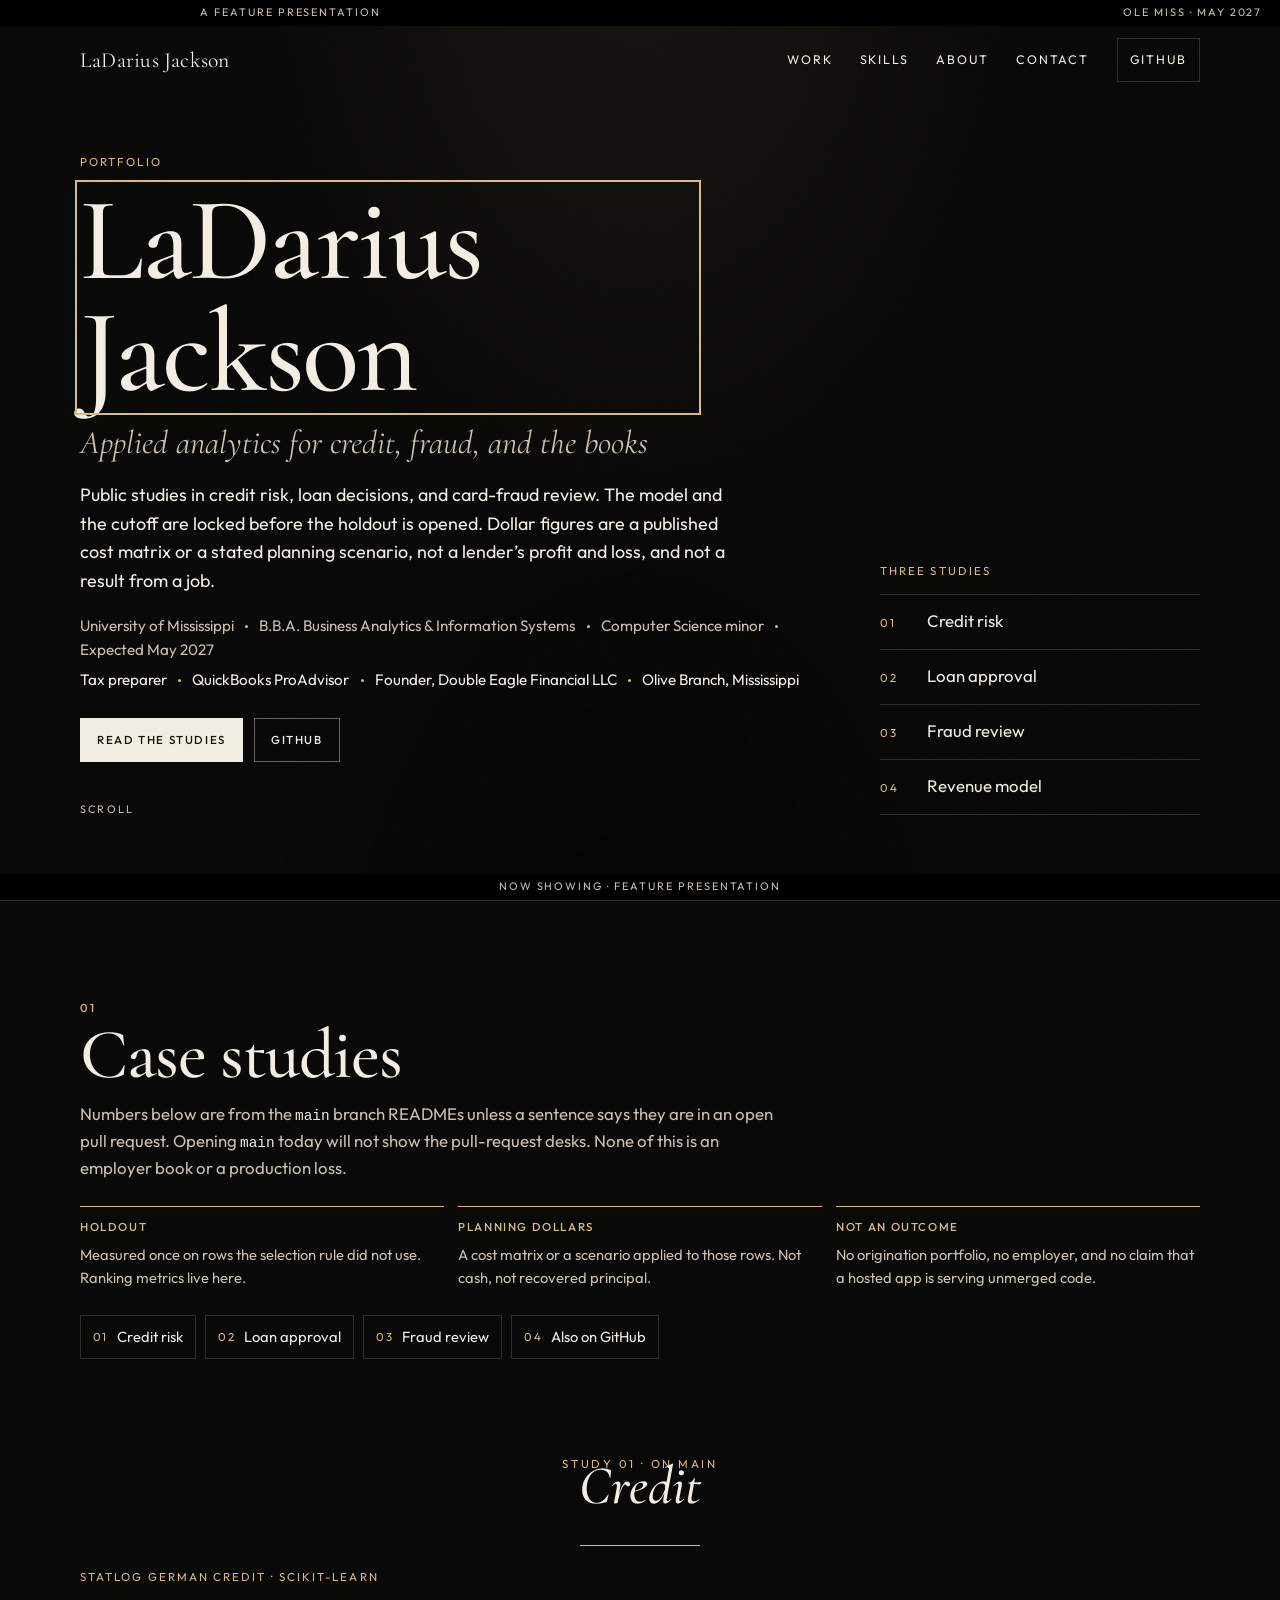
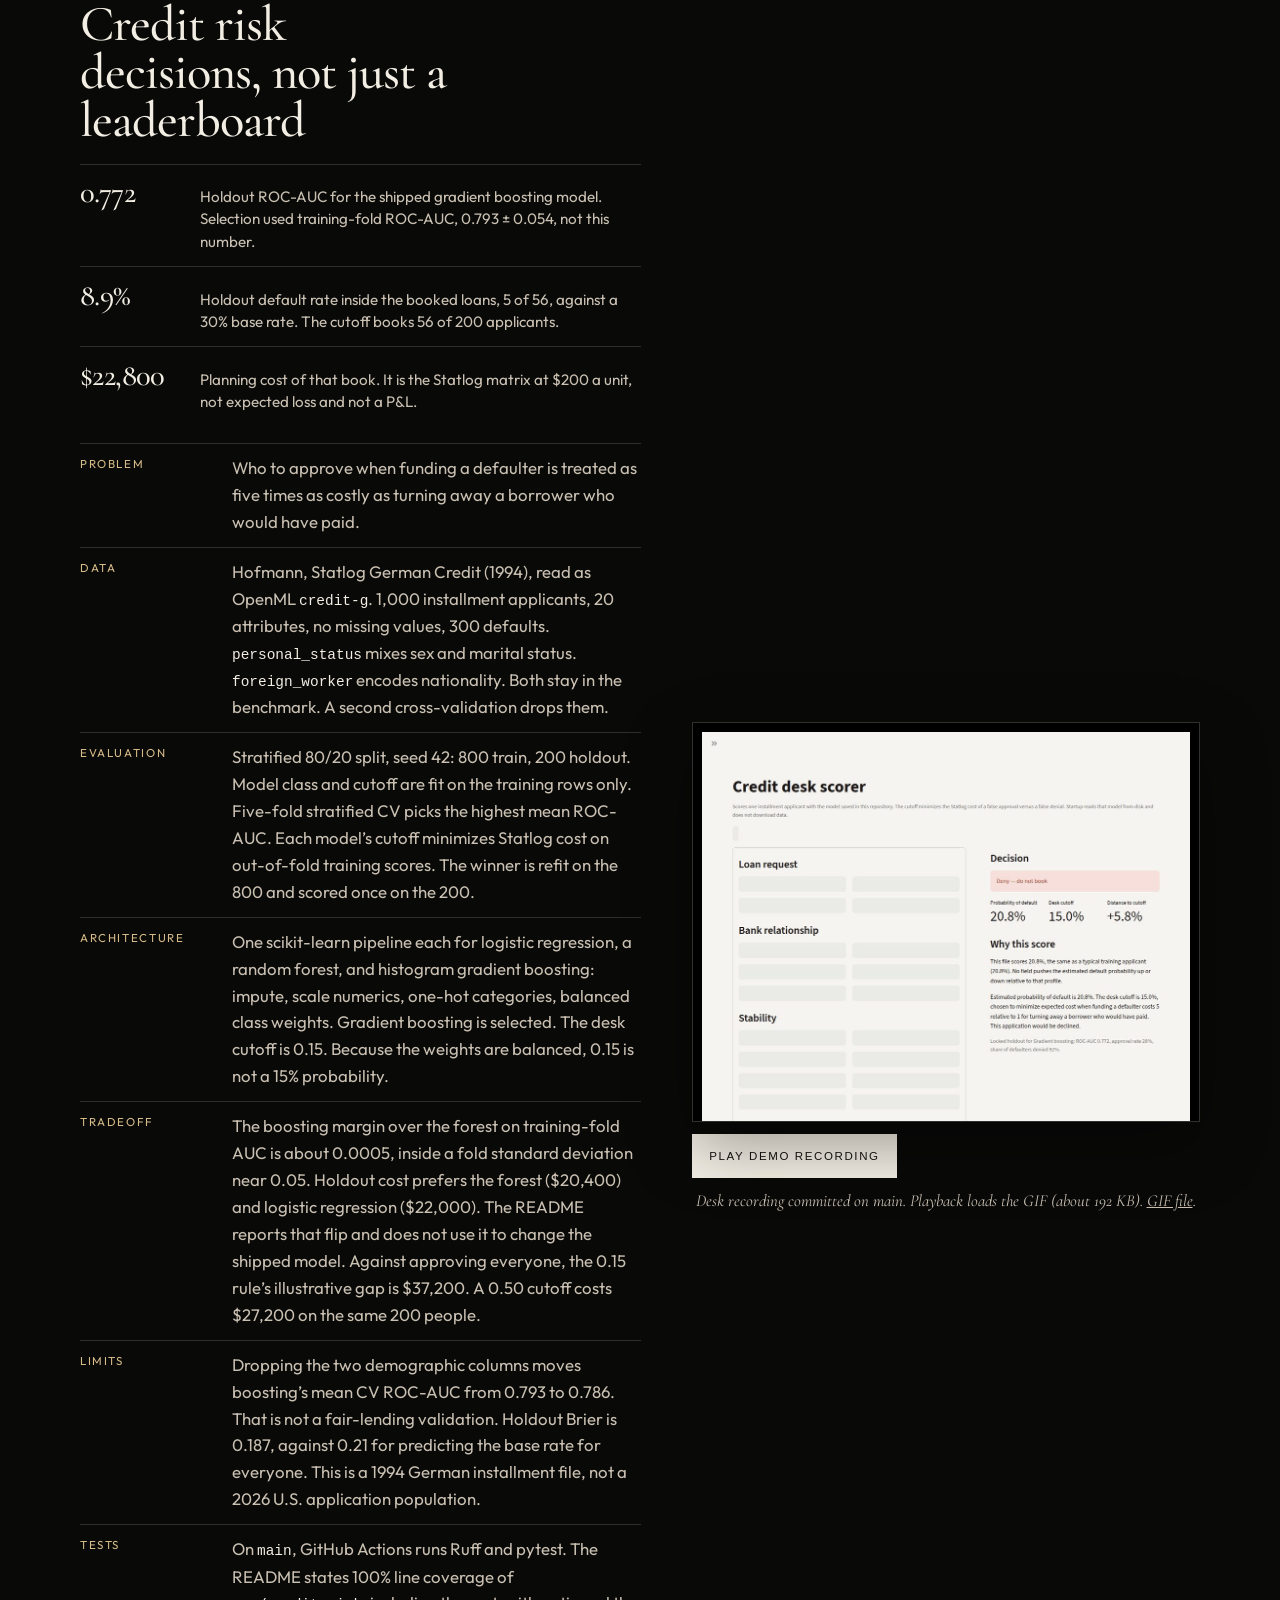
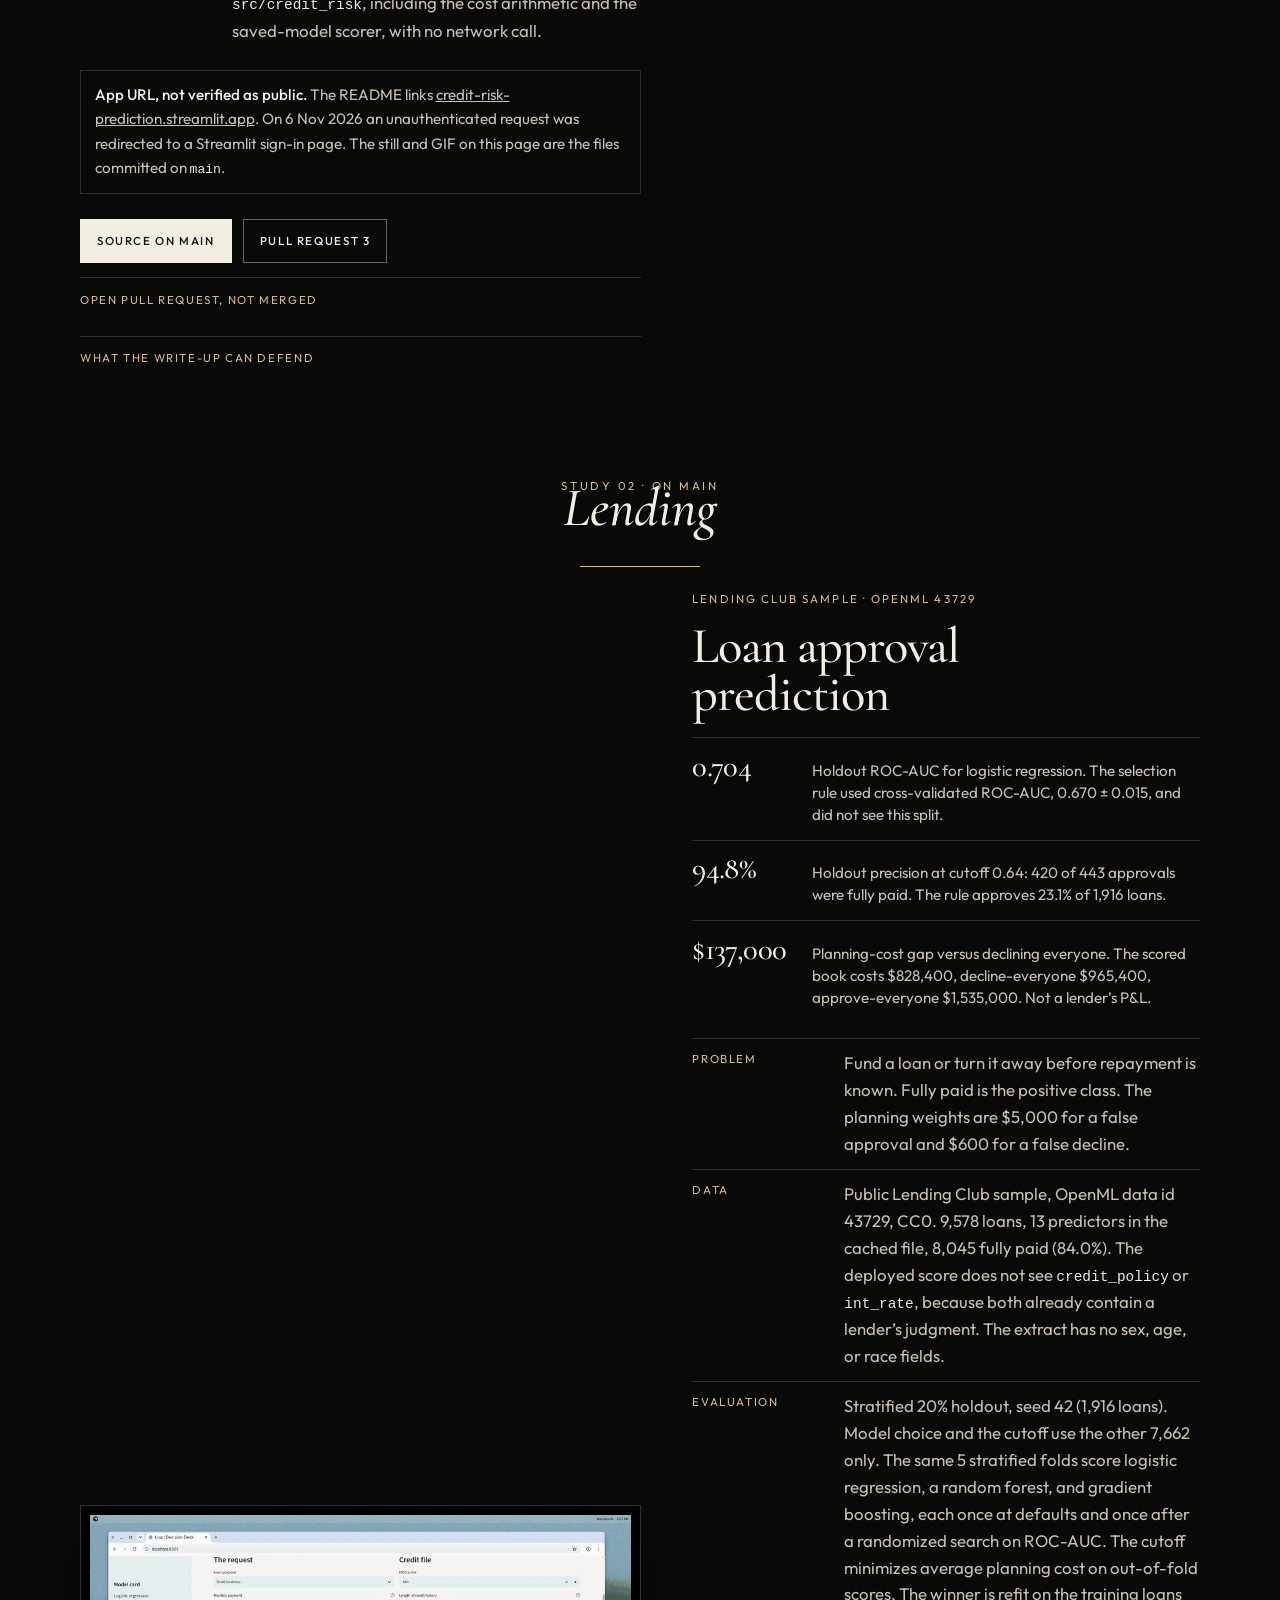
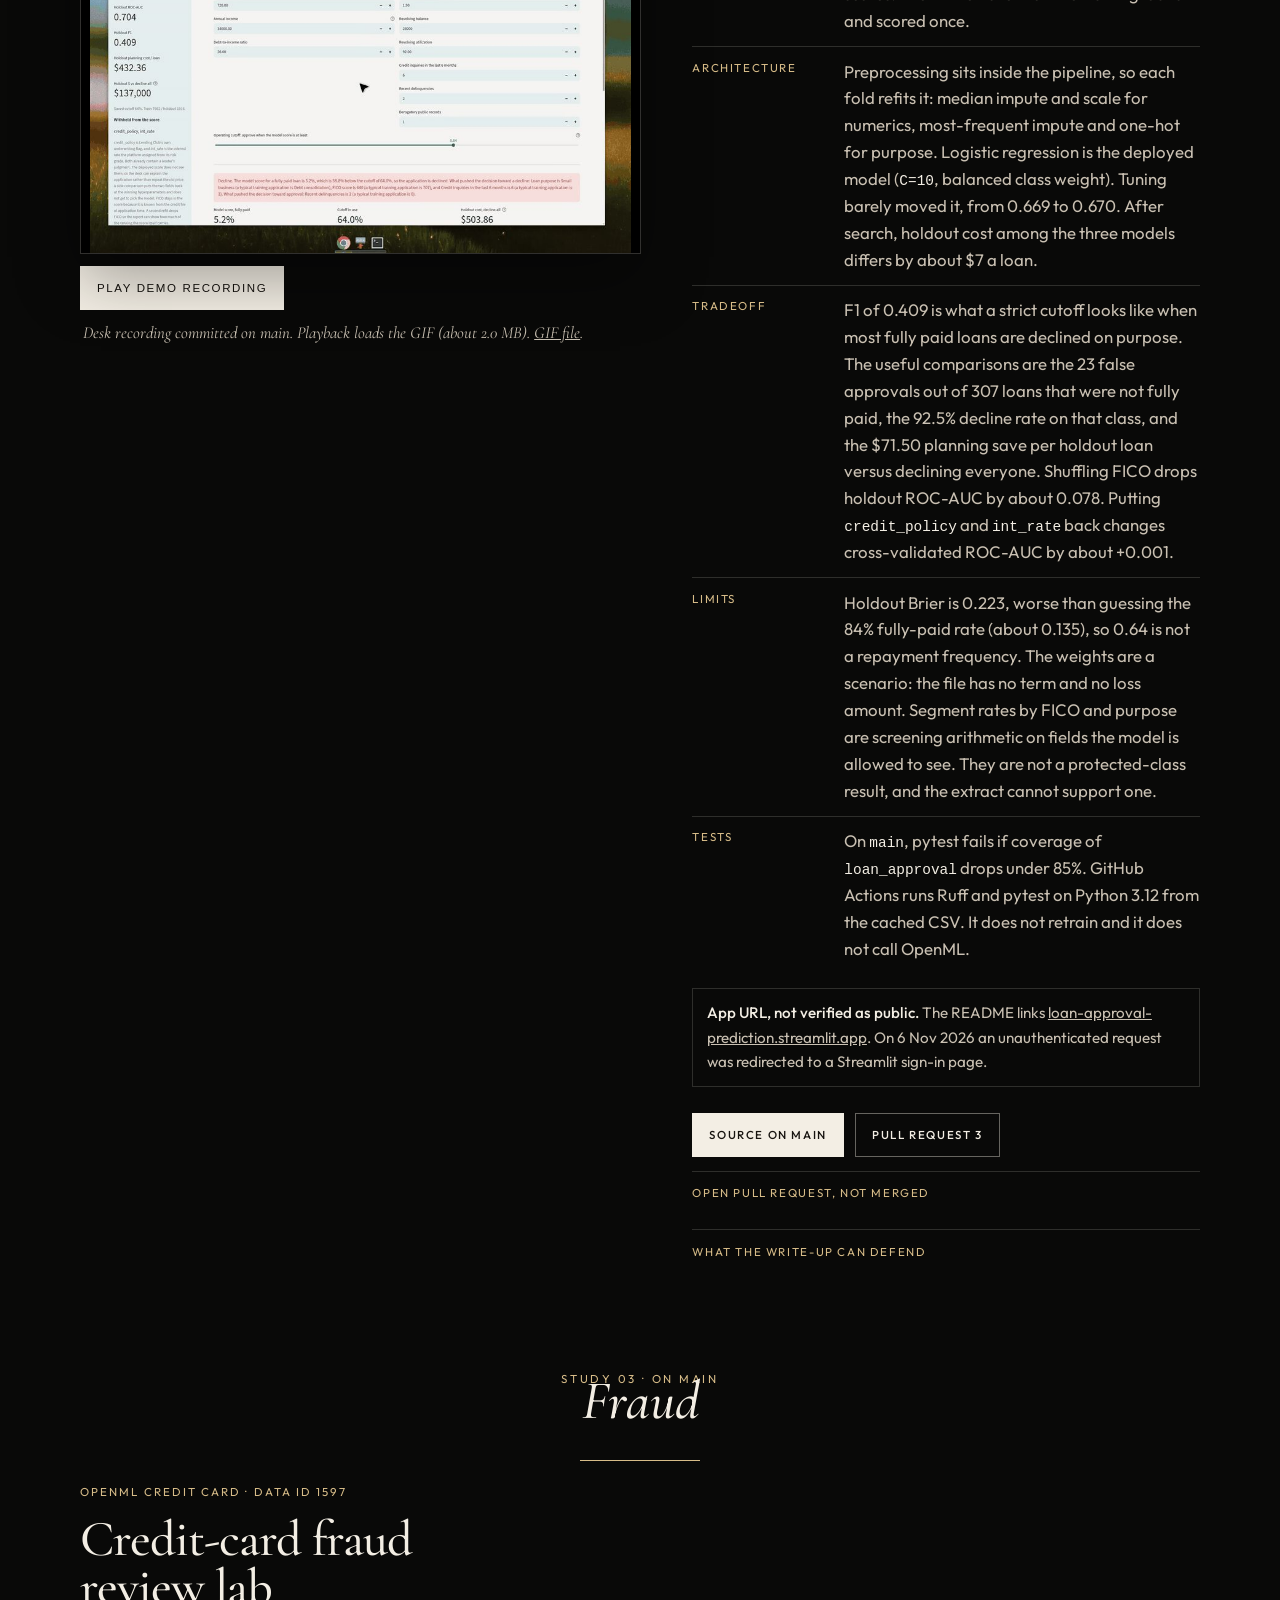
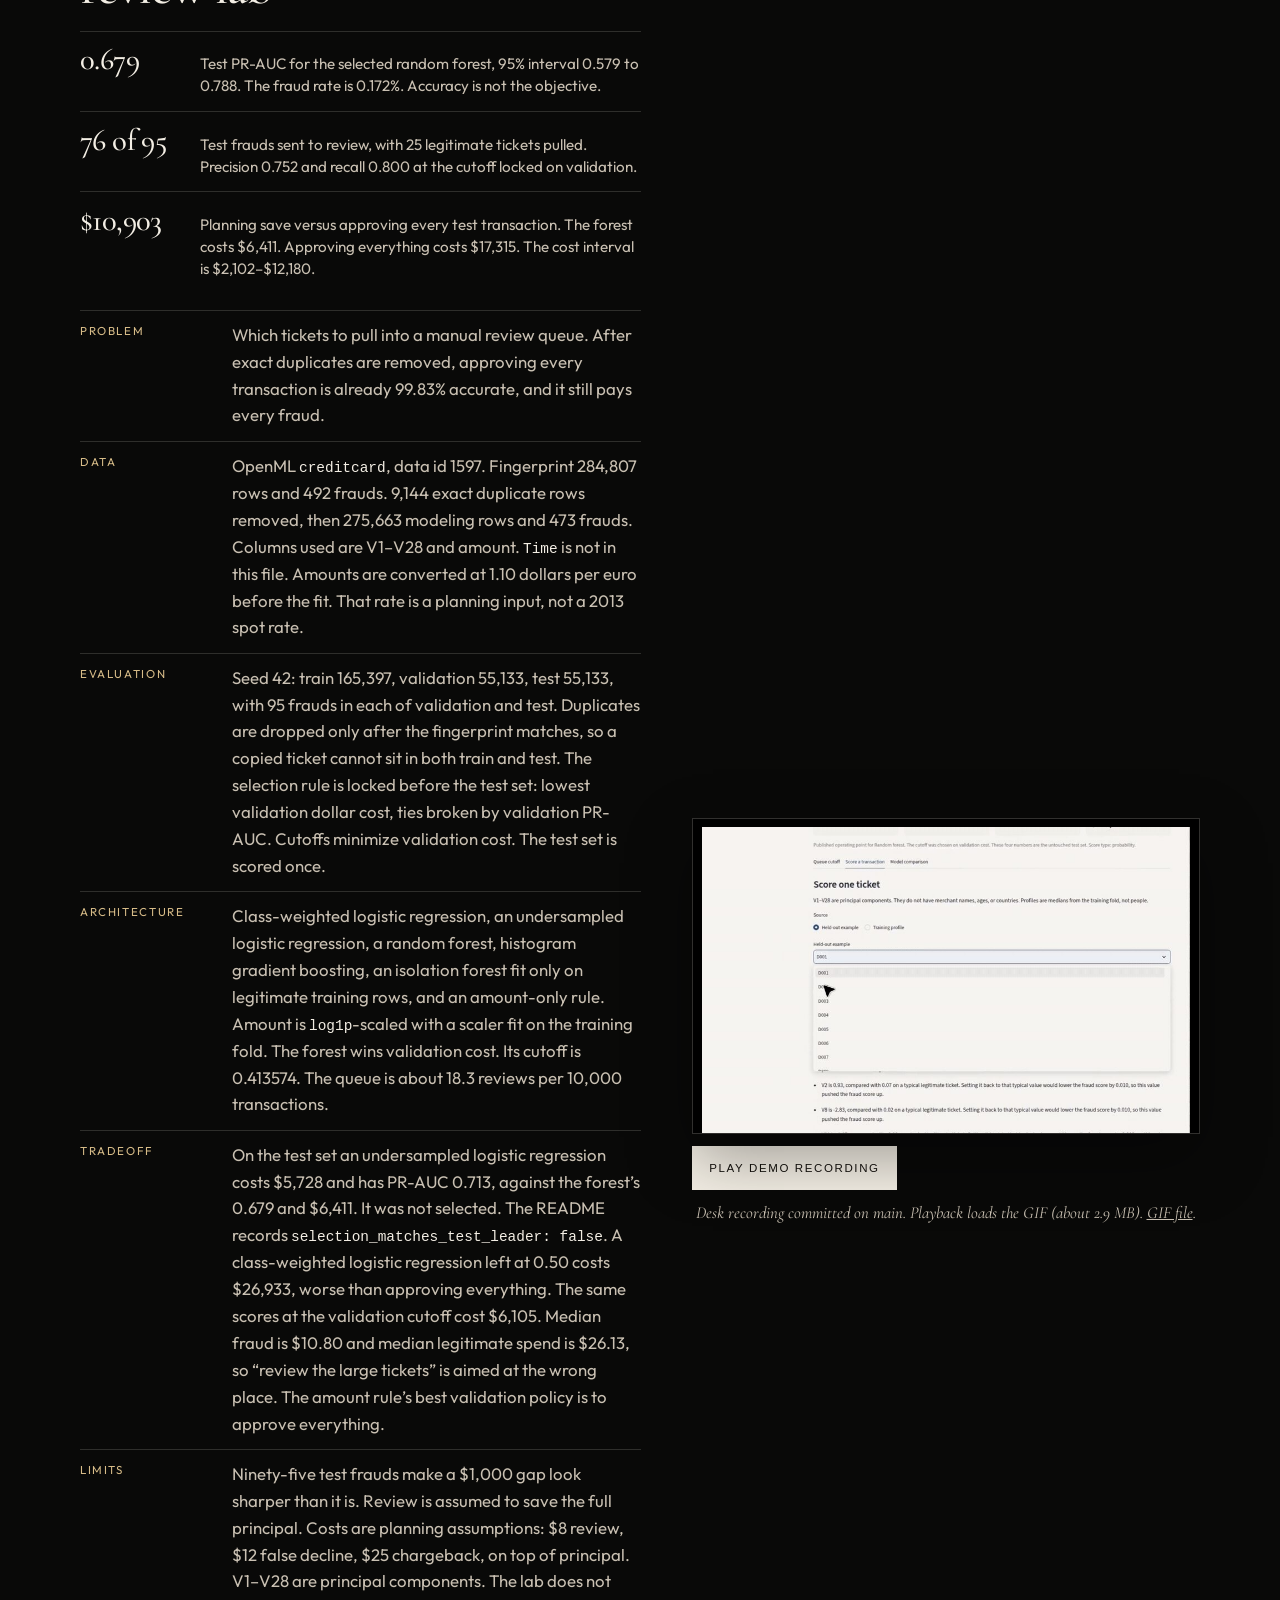
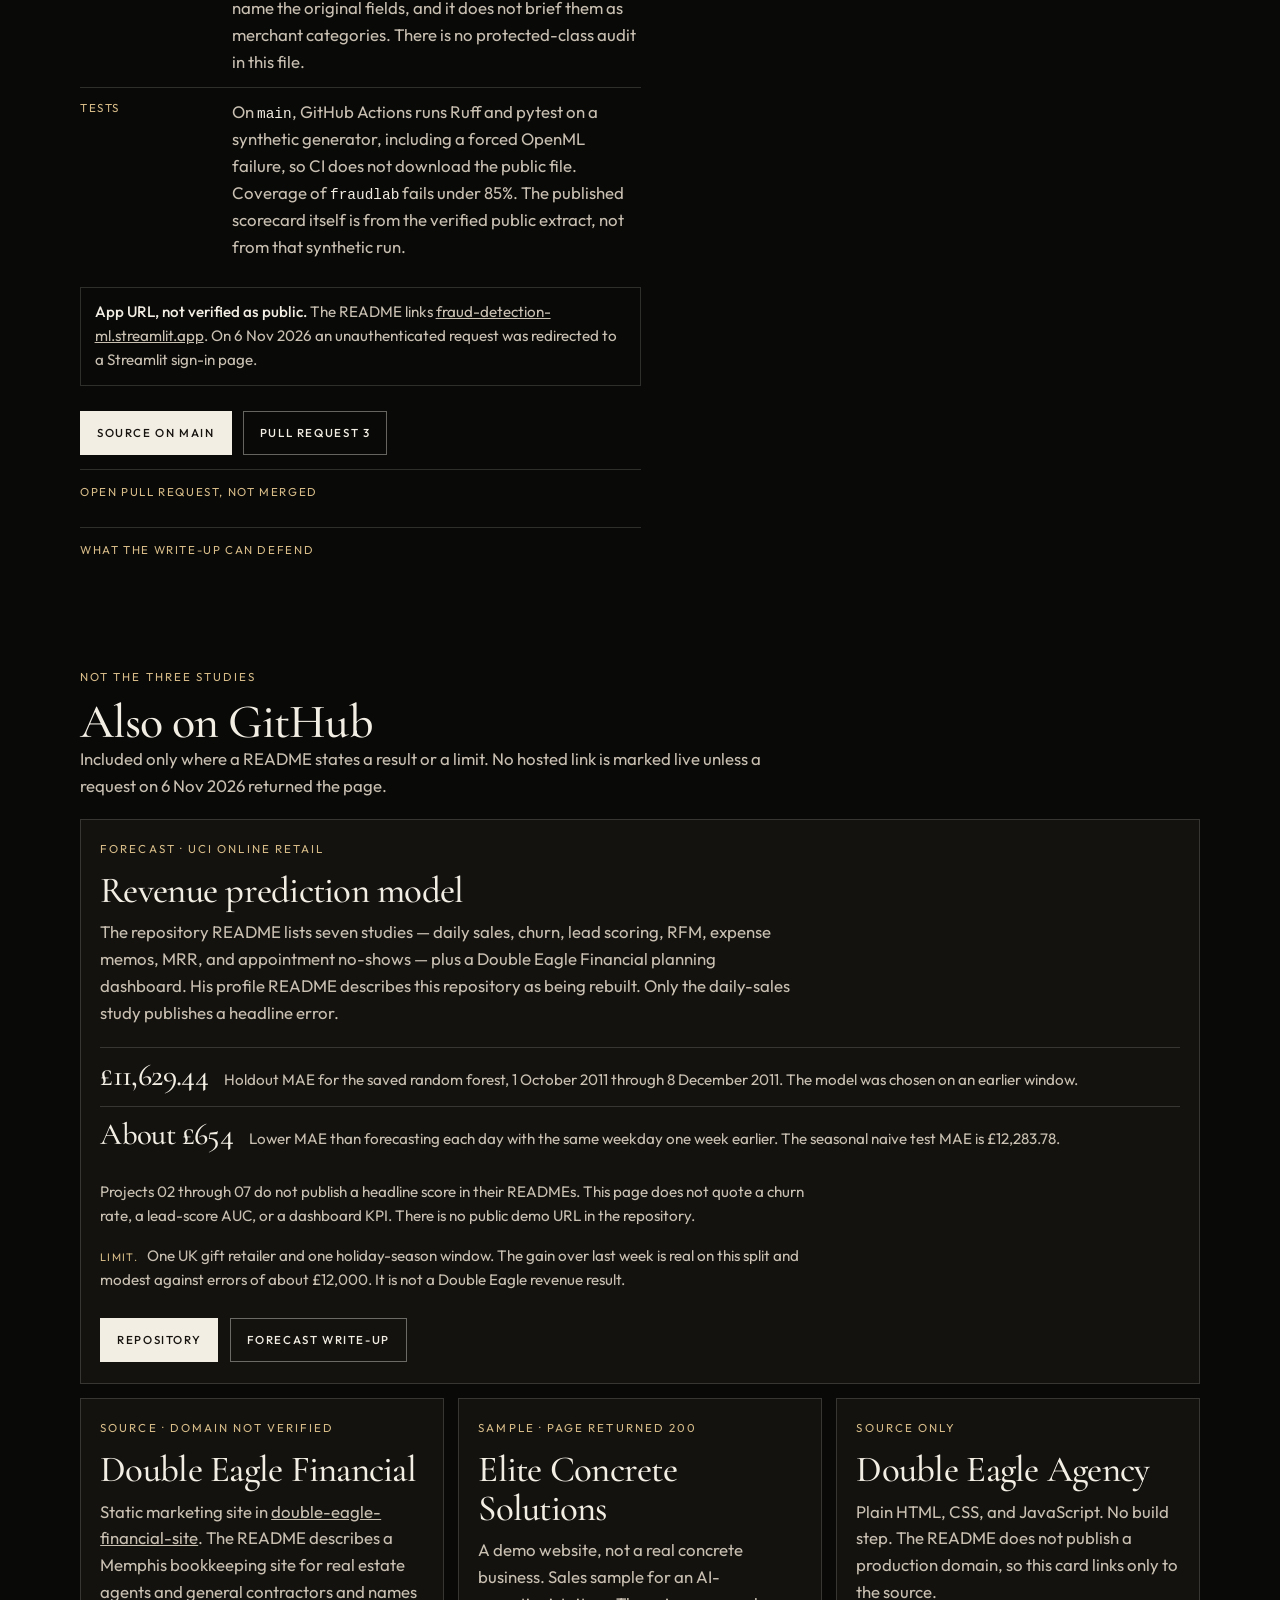
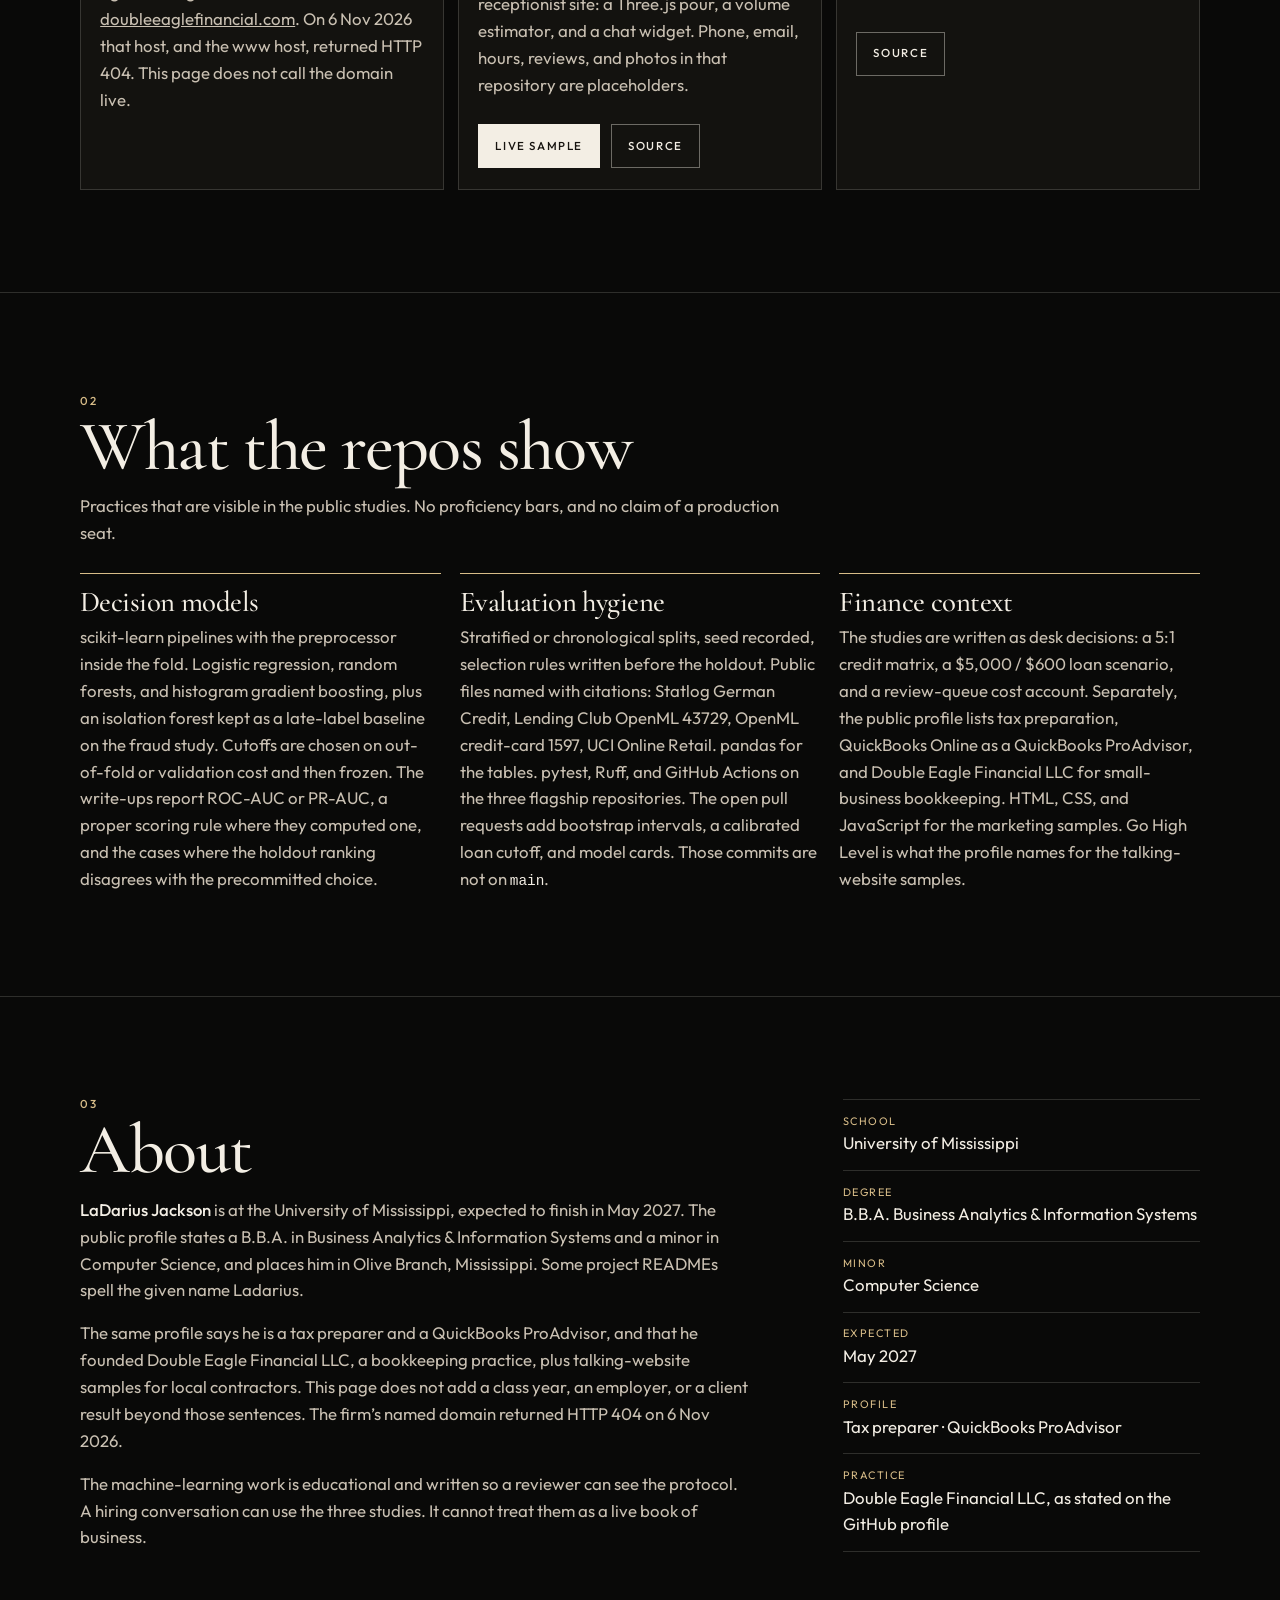
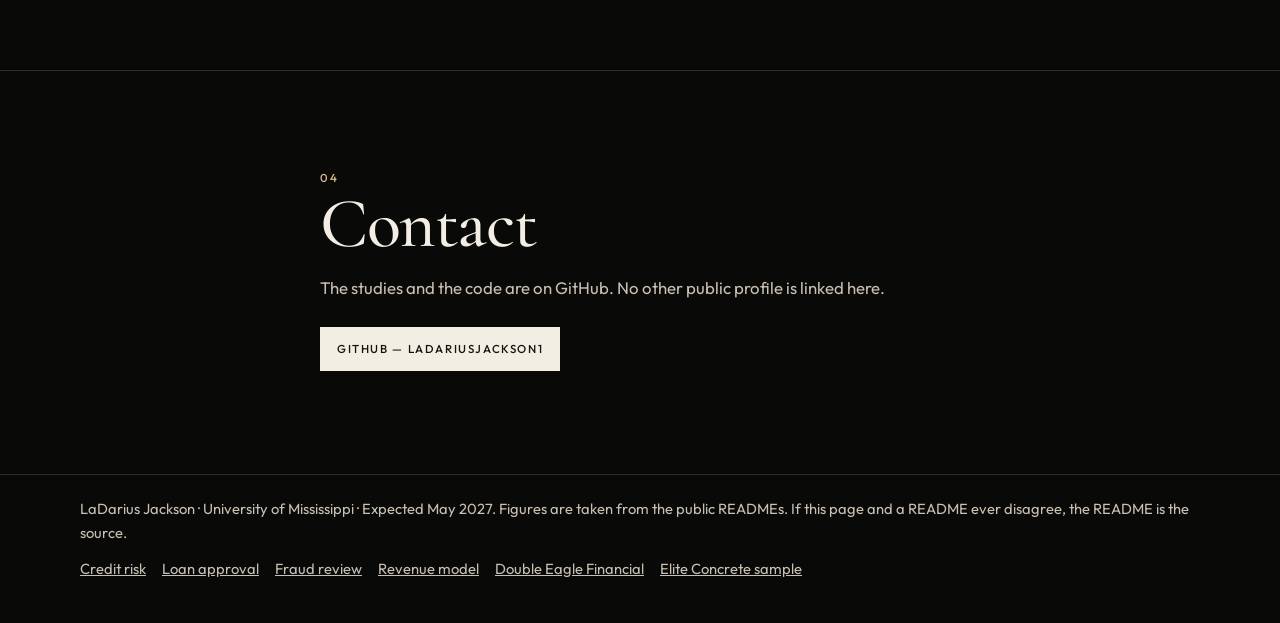
==== commit 5e67b4b5: "Separate holdout results from planning dollars. Rewrite the portfolio case studies around the three " ====
--- a/index.html
+++ b/index.html
@@ -3,31 +3,31 @@
 <head>
   <meta charset="utf-8">
   <meta name="viewport" content="width=device-width, initial-scale=1">
-  <title>Ladarius Jackson — Business Analytics</title>
-  <meta name="description" content="Ladarius Jackson, Ole Miss senior in business analytics. Credit-risk, loan, and fraud studies scored in dollars, plus Double Eagle Financial.">
-  <meta name="author" content="Ladarius Jackson">
+  <title>LaDarius Jackson — Business Analytics</title>
+  <meta name="description" content="LaDarius Jackson. Public credit, loan, and fraud studies with holdout metrics kept separate from planning dollars. Ole Miss, expected May 2027.">
+  <meta name="author" content="LaDarius Jackson">
   <meta name="color-scheme" content="dark">
   <meta name="theme-color" content="#090908">
   <link rel="canonical" href="https://ladariusjackson1.github.io/">
-  <meta property="og:title" content="Ladarius Jackson — Business Analytics">
+  <meta property="og:title" content="LaDarius Jackson — Business Analytics">
   <meta property="og:description" content="Credit risk, loan approval, and fraud review, scored in dollars. Ole Miss, expected May 2027. Founder of Double Eagle Financial LLC.">
   <meta property="og:type" content="website">
   <meta property="og:url" content="https://ladariusjackson1.github.io/">
   <meta property="og:image" content="https://ladariusjackson1.github.io/assets/og.png">
   <meta name="twitter:card" content="summary_large_image">
-  <meta name="twitter:title" content="Ladarius Jackson — Business Analytics">
+  <meta name="twitter:title" content="LaDarius Jackson — Business Analytics">
   <meta name="twitter:description" content="Credit risk, loan approval, and fraud review, scored in dollars. Ole Miss, expected May 2027.">
   <meta name="twitter:image" content="https://ladariusjackson1.github.io/assets/og.png">
   <link rel="icon" href="/assets/favicon.svg" type="image/svg+xml">
   <link rel="apple-touch-icon" href="/assets/apple-touch.png">
   <link rel="preload" href="/assets/fonts/cormorant-garamond.woff2" as="font" type="font/woff2" crossorigin>
   <link rel="preload" href="/assets/fonts/outfit.woff2" as="font" type="font/woff2" crossorigin>
-  <link rel="stylesheet" href="/css/styles.css?v=3">
+  <link rel="stylesheet" href="/css/styles.css?v=4">
   <script type="application/ld+json">
   {
     "@context": "https://schema.org",
     "@type": "Person",
-    "name": "Ladarius Jackson",
+    "name": "LaDarius Jackson",
     "url": "https://ladariusjackson1.github.io/",
     "homeLocation": "Olive Branch, Mississippi",
     "sameAs": ["https://github.com/ladariusjackson1"],
@@ -68,7 +68,7 @@
     <div class="intro-card">
       <p class="intro-kicker">University of Mississippi</p>
       <span class="intro-rule" aria-hidden="true"></span>
-      <p class="intro-title">Ladarius Jackson</p>
+      <p class="intro-title">LaDarius Jackson</p>
       <p class="intro-sub">Business analytics · May 2027</p>
     </div>
     <button id="skip-intro" class="intro-skip" type="button">Skip intro</button>
@@ -77,7 +77,7 @@
   <div id="page">
     <header class="site-header">
       <div class="nav-inner">
-        <a class="brand" href="#top">Ladarius Jackson</a>
+        <a class="brand" href="#top">LaDarius Jackson</a>
         <button class="nav-toggle" type="button" aria-expanded="false" aria-controls="site-nav">Menu</button>
         <nav id="site-nav" aria-label="Primary">
           <ul>
@@ -95,30 +95,30 @@
       <section class="hero" id="top" data-now="Feature presentation">
         <div class="wrap hero-grid">
           <div>
-            <p class="eyebrow">Now showing</p>
-            <h1>Ladarius Jackson</h1>
-            <p class="role">Business Analytics &amp; Information Systems</p>
-            <p class="dek">Business analytics for decisions that have a cost. Credit risk, loan policy, fraud review, and the books at Double Eagle Financial.</p>
+            <p class="eyebrow">Portfolio</p>
+            <h1>LaDarius Jackson</h1>
+            <p class="role">Applied analytics for credit, fraud, and the books</p>
+            <p class="dek">Public studies in credit risk, loan decisions, and card-fraud review. The model and the cutoff are locked before the holdout is opened. Dollar figures are a published cost matrix or a stated planning scenario, not a lender’s profit and loss, and not a result from a job.</p>
             <p class="meta">
               <span>University of Mississippi</span>
-              <span>Senior</span>
+              <span>B.B.A. Business Analytics &amp; Information Systems</span>
               <span>Computer Science minor</span>
               <span>Expected May 2027</span>
             </p>
             <p class="meta meta-dim">
-              <span>Tax preparer, active PTIN</span>
+              <span>Tax preparer</span>
               <span>QuickBooks ProAdvisor</span>
               <span>Founder, Double Eagle Financial LLC</span>
               <span>Olive Branch, Mississippi</span>
             </p>
             <div class="actions">
-              <a class="btn btn-solid" href="#projects">View the work</a>
+              <a class="btn btn-solid" href="#projects">Read the studies</a>
               <a class="btn" href="https://github.com/ladariusjackson1" rel="me noopener noreferrer" target="_blank">GitHub<span class="sr-only"> (opens in a new tab)</span></a>
             </div>
             <p class="scroll-cue">Scroll</p>
           </div>
           <aside class="hero-program">
-            <p class="eyebrow">In this reel</p>
+            <p class="eyebrow">Three studies</p>
             <ol>
               <li><a href="#credit-risk"><span>01</span> Credit risk</a></li>
               <li><a href="#loan-approval"><span>02</span> Loan approval</a></li>
@@ -131,17 +131,31 @@
 
       <section class="section" id="projects" data-now="The work">
         <div class="wrap">
-          <h2><span class="sec-num">01</span>Now showing</h2>
-          <p class="lede">Three desks, one rule: choose the model and the cutoff before the holdout is opened, then score the decision in dollars. Every figure on this page is copied from the public README. These are case studies on public data, not a live book of business.</p>
+          <h2><span class="sec-num">01</span>Case studies</h2>
+          <p class="lede">Numbers below are from the <code>main</code> branch READMEs unless a sentence says they are in an open pull request. Opening <code>main</code> today will not show the pull-request desks. None of this is an employer book or a production loss.</p>
+          <div class="legend">
+            <div>
+              <strong>Holdout</strong>
+              <p>Measured once on rows the selection rule did not use. Ranking metrics live here.</p>
+            </div>
+            <div>
+              <strong>Planning dollars</strong>
+              <p>A cost matrix or a scenario applied to those rows. Not cash, not recovered principal.</p>
+            </div>
+            <div>
+              <strong>Not an outcome</strong>
+              <p>No origination portfolio, no employer, and no claim that a hosted app is serving unmerged code.</p>
+            </div>
+          </div>
           <nav class="program-nav" aria-label="Projects">
             <a href="#credit-risk"><span>01</span> Credit risk</a>
             <a href="#loan-approval"><span>02</span> Loan approval</a>
             <a href="#fraud-review"><span>03</span> Fraud review</a>
-            <a href="#also-showing"><span>04</span> Also showing</a>
+            <a href="#also-showing"><span>04</span> Also on GitHub</a>
           </nav>
 
           <p class="intertitle">
-            <span class="intertitle-num">Scene 01</span>
+            <span class="intertitle-num">Study 01 · on main</span>
             <span class="intertitle-name" data-parallax>Credit</span>
             <span class="intertitle-rule" aria-hidden="true"></span>
           </p>
@@ -149,43 +163,79 @@
           <article class="feature reveal" id="credit-risk" data-now="Credit risk">
             <div class="feature-grid">
               <div class="feature-copy">
-                <p class="kicker">Now showing · Statlog German Credit</p>
+                <p class="kicker">Statlog German Credit · scikit-learn</p>
                 <h3>Credit risk decisions, not just a leaderboard</h3>
-                <p class="stack">Python · scikit-learn · Streamlit</p>
-                <p class="logline">A lender does not get paid for a high AUC. On the public Statlog German Credit file, funding a defaulter is treated as five times as costly as turning away a borrower who would have paid. The desk question is who should be approved.</p>
                 <dl class="metrics">
                   <div>
+                    <dt>0.772</dt>
+                    <dd>Holdout ROC-AUC for the shipped gradient boosting model. Selection used training-fold ROC-AUC, 0.793 ± 0.054, not this number.</dd>
+                  </div>
+                  <div>
+                    <dt>8.9%</dt>
+                    <dd>Holdout default rate inside the booked loans, 5 of 56, against a 30% base rate. The cutoff books 56 of 200 applicants.</dd>
+                  </div>
+                  <div>
                     <dt>$22,800</dt>
-                    <dd>Illustrative holdout cost at a cutoff of 0.15. The rule books 56 of 200 applicants, and 5 of those default.</dd>
-                  </div>
-                  <div>
-                    <dt>$37,200</dt>
-                    <dd>Saved versus approving every holdout applicant. A 0.50 cutoff costs $27,200 on the same 200 people.</dd>
-                  </div>
-                  <div>
-                    <dt>8.9%</dt>
-                    <dd>Default rate inside the booked loans, 5 of 56, against a 30% base rate in the file.</dd>
+                    <dd>Planning cost of that book. It is the Statlog matrix at $200 a unit, not expected loss and not a P&amp;L.</dd>
                   </div>
                 </dl>
-                <p class="note">Gradient boosting was selected on training-fold ROC-AUC (0.793 ± 0.054) before the holdout. Holdout ROC-AUC is 0.772. A holdout cost flip toward the random forest was reported and was not used to change the model.</p>
-                <p class="limit"><span>Limit.</span> Dollars translate the published Statlog matrix at 1 cost unit = $200. They are not expected loss. This is a 1994 German installment file, not a 2026 U.S. application population.</p>
+                <dl class="case">
+                  <div>
+                    <dt>Problem</dt>
+                    <dd>Who to approve when funding a defaulter is treated as five times as costly as turning away a borrower who would have paid.</dd>
+                  </div>
+                  <div>
+                    <dt>Data</dt>
+                    <dd>Hofmann, Statlog German Credit (1994), read as OpenML <code>credit-g</code>. 1,000 installment applicants, 20 attributes, no missing values, 300 defaults. <code>personal_status</code> mixes sex and marital status. <code>foreign_worker</code> encodes nationality. Both stay in the benchmark. A second cross-validation drops them.</dd>
+                  </div>
+                  <div>
+                    <dt>Evaluation</dt>
+                    <dd>Stratified 80/20 split, seed 42: 800 train, 200 holdout. Model class and cutoff are fit on the training rows only. Five-fold stratified CV picks the highest mean ROC-AUC. Each model’s cutoff minimizes Statlog cost on out-of-fold training scores. The winner is refit on the 800 and scored once on the 200.</dd>
+                  </div>
+                  <div>
+                    <dt>Architecture</dt>
+                    <dd>One scikit-learn pipeline each for logistic regression, a random forest, and histogram gradient boosting: impute, scale numerics, one-hot categories, balanced class weights. Gradient boosting is selected. The desk cutoff is 0.15. Because the weights are balanced, 0.15 is not a 15% probability.</dd>
+                  </div>
+                  <div>
+                    <dt>Tradeoff</dt>
+                    <dd>The boosting margin over the forest on training-fold AUC is about 0.0005, inside a fold standard deviation near 0.05. Holdout cost prefers the forest ($20,400) and logistic regression ($22,000). The README reports that flip and does not use it to change the shipped model. Against approving everyone, the 0.15 rule’s illustrative gap is $37,200. A 0.50 cutoff costs $27,200 on the same 200 people.</dd>
+                  </div>
+                  <div>
+                    <dt>Limits</dt>
+                    <dd>Dropping the two demographic columns moves boosting’s mean CV ROC-AUC from 0.793 to 0.786. That is not a fair-lending validation. Holdout Brier is 0.187, against 0.21 for predicting the base rate for everyone. This is a 1994 German installment file, not a 2026 U.S. application population.</dd>
+                  </div>
+                  <div>
+                    <dt>Tests</dt>
+                    <dd>On <code>main</code>, GitHub Actions runs Ruff and pytest. The README states 100% line coverage of <code>src/credit_risk</code>, including the cost arithmetic and the saved-model scorer, with no network call.</dd>
+                  </div>
+                </dl>
+                <p class="status"><strong>App URL, not verified as public.</strong> The README links <a href="https://credit-risk-prediction.streamlit.app">credit-risk-prediction.streamlit.app</a>. On 6 Nov 2026 an unauthenticated request was redirected to a Streamlit sign-in page. The still and GIF on this page are the files committed on <code>main</code>.</p>
                 <div class="actions">
-                  <a class="btn btn-solid" href="https://credit-risk-prediction.streamlit.app" target="_blank" rel="noopener noreferrer">Live demo<span class="sr-only"> (opens in a new tab)</span></a>
-                  <a class="btn" href="https://github.com/ladariusjackson1/credit-risk-prediction" target="_blank" rel="noopener noreferrer">Source<span class="sr-only"> (opens in a new tab)</span></a>
-                </div>
+                  <a class="btn btn-solid" href="https://github.com/ladariusjackson1/credit-risk-prediction" target="_blank" rel="noopener noreferrer">Source on main<span class="sr-only"> (opens in a new tab)</span></a>
+                  <a class="btn" href="https://github.com/ladariusjackson1/credit-risk-prediction/pull/3" target="_blank" rel="noopener noreferrer">Pull request 3<span class="sr-only"> (opens in a new tab)</span></a>
+                </div>
+                <details class="fold">
+                  <summary>Open pull request, not merged</summary>
+                  <p>Pull request 3 compares the shipped booster with a logistic baseline whose penalty is chosen on the training folds. C = 0.1 wins that grid, with training-fold ROC-AUC 0.781 ± 0.057. Its holdout ROC-AUC is 0.809 and its illustrative holdout cost is $21,000, $1,800 under boosting. A stratified bootstrap of the out-of-fold gap includes zero for ROC-AUC and for cost per applicant. The pull request does not replace the shipped model.</p>
+                  <p>The same pull request tables out-of-fold approval rates by the file’s sex label and by age under 25 versus 25 and older, and it says the gap is not a fair-lending finding. Batch CSV scoring and a cost slider are in that branch only. GitHub Actions on the pull request passed. None of that is on <code>main</code>, and this page does not claim the hosted app is running it.</p>
+                </details>
+                <details class="fold">
+                  <summary>What the write-up can defend</summary>
+                  <p>Why 0.15 is a desk cutoff and not a probability. Why boosting shipped when the holdout cost preferred the forest. What $22,800 is, and why it is not recovered cash. Why the demographic columns can come out, and why that sentence is not a fair-lending sign-off.</p>
+                </details>
               </div>
               <figure class="reel tilt feature-media">
                 <div class="reel-frame">
-                  <img class="demo" src="/assets/reel/credit-desk.gif" data-poster="/assets/reel/credit-desk.jpg" width="1000" height="797" alt="Streamlit credit desk scoring a typical applicant, then naming the fields that push the default probability up or down." loading="lazy" decoding="async">
-                </div>
-                <button class="play-demo btn btn-solid" type="button" hidden>Play demo</button>
-                <figcaption>Desk scorer: a typical applicant, then the fields that push the default probability up or down.</figcaption>
+                  <img class="demo" src="/assets/reel/credit-desk.jpg" data-gif="/assets/reel/credit-desk.gif" width="1000" height="797" alt="Still from the credit desk recording on main: a typical applicant and the fields that move the default score." decoding="async">
+                </div>
+                <button class="play-demo btn btn-solid" type="button">Play demo recording</button>
+                <figcaption>Desk recording committed on main. Playback loads the GIF (about 192 KB). <a href="/assets/reel/credit-desk.gif">GIF file</a>.</figcaption>
               </figure>
             </div>
           </article>
 
           <p class="intertitle">
-            <span class="intertitle-num">Scene 02</span>
+            <span class="intertitle-num">Study 02 · on main</span>
             <span class="intertitle-name" data-parallax>Lending</span>
             <span class="intertitle-rule" aria-hidden="true"></span>
           </p>
@@ -193,43 +243,79 @@
           <article class="feature reveal is-flip" id="loan-approval" data-now="Loan approval">
             <div class="feature-grid">
               <div class="feature-copy">
-                <p class="kicker">Now showing · Lending Club sample</p>
+                <p class="kicker">Lending Club sample · OpenML 43729</p>
                 <h3>Loan approval prediction</h3>
-                <p class="stack">Python · scikit-learn · Streamlit</p>
-                <p class="logline">An educational loan-decision project. A scikit-learn pipeline scores a public Lending Club sample and turns a stated dollar loss into an approve or decline cutoff. Fully paid is the positive class. A false approval is weighted at $5,000 and a false decline at $600.</p>
                 <dl class="metrics">
                   <div>
+                    <dt>0.704</dt>
+                    <dd>Holdout ROC-AUC for logistic regression. The selection rule used cross-validated ROC-AUC, 0.670 ± 0.015, and did not see this split.</dd>
+                  </div>
+                  <div>
+                    <dt>94.8%</dt>
+                    <dd>Holdout precision at cutoff 0.64: 420 of 443 approvals were fully paid. The rule approves 23.1% of 1,916 loans.</dd>
+                  </div>
+                  <div>
                     <dt>$137,000</dt>
-                    <dd>Saved on the 1,916-loan holdout versus declining everyone. The scored cutoff costs $828,400, against $965,400 for declining everyone and $1,535,000 for approving everyone.</dd>
-                  </div>
-                  <div>
-                    <dt>94.8%</dt>
-                    <dd>Of 443 approvals, 420 were fully paid. The 0.64 cutoff approves 23.1% of the holdout.</dd>
-                  </div>
-                  <div>
-                    <dt>0.704</dt>
-                    <dd>Holdout ROC-AUC for logistic regression, the model the selection rule named. Cross-validated ROC-AUC was 0.670 ± 0.015.</dd>
+                    <dd>Planning-cost gap versus declining everyone. The scored book costs $828,400, decline-everyone $965,400, approve-everyone $1,535,000. Not a lender’s P&amp;L.</dd>
                   </div>
                 </dl>
-                <p class="note">The holdout ranked the three tuned models the same way the training folds did. The dollar gap between them is about $7 a loan. The gap that matters is the one against the rules that ignore the model: $71.50 a loan versus declining everyone.</p>
-                <p class="limit"><span>Limit.</span> The weights are a planning scenario. The file has no charge-off balance. A score of 0.64 is the cutoff on this model, not a 64% chance the loan repays. Holdout Brier score is 0.223, worse than guessing the 84% fully-paid base rate.</p>
+                <dl class="case">
+                  <div>
+                    <dt>Problem</dt>
+                    <dd>Fund a loan or turn it away before repayment is known. Fully paid is the positive class. The planning weights are $5,000 for a false approval and $600 for a false decline.</dd>
+                  </div>
+                  <div>
+                    <dt>Data</dt>
+                    <dd>Public Lending Club sample, OpenML data id 43729, CC0. 9,578 loans, 13 predictors in the cached file, 8,045 fully paid (84.0%). The deployed score does not see <code>credit_policy</code> or <code>int_rate</code>, because both already contain a lender’s judgment. The extract has no sex, age, or race fields.</dd>
+                  </div>
+                  <div>
+                    <dt>Evaluation</dt>
+                    <dd>Stratified 20% holdout, seed 42 (1,916 loans). Model choice and the cutoff use the other 7,662 only. The same 5 stratified folds score logistic regression, a random forest, and gradient boosting, each once at defaults and once after a randomized search on ROC-AUC. The cutoff minimizes average planning cost on out-of-fold scores. The winner is refit on the training loans and scored once.</dd>
+                  </div>
+                  <div>
+                    <dt>Architecture</dt>
+                    <dd>Preprocessing sits inside the pipeline, so each fold refits it: median impute and scale for numerics, most-frequent impute and one-hot for purpose. Logistic regression is the deployed model (<code>C=10</code>, balanced class weight). Tuning barely moved it, from 0.669 to 0.670. After search, holdout cost among the three models differs by about $7 a loan.</dd>
+                  </div>
+                  <div>
+                    <dt>Tradeoff</dt>
+                    <dd>F1 of 0.409 is what a strict cutoff looks like when most fully paid loans are declined on purpose. The useful comparisons are the 23 false approvals out of 307 loans that were not fully paid, the 92.5% decline rate on that class, and the $71.50 planning save per holdout loan versus declining everyone. Shuffling FICO drops holdout ROC-AUC by about 0.078. Putting <code>credit_policy</code> and <code>int_rate</code> back changes cross-validated ROC-AUC by about +0.001.</dd>
+                  </div>
+                  <div>
+                    <dt>Limits</dt>
+                    <dd>Holdout Brier is 0.223, worse than guessing the 84% fully-paid rate (about 0.135), so 0.64 is not a repayment frequency. The weights are a scenario: the file has no term and no loss amount. Segment rates by FICO and purpose are screening arithmetic on fields the model is allowed to see. They are not a protected-class result, and the extract cannot support one.</dd>
+                  </div>
+                  <div>
+                    <dt>Tests</dt>
+                    <dd>On <code>main</code>, pytest fails if coverage of <code>loan_approval</code> drops under 85%. GitHub Actions runs Ruff and pytest on Python 3.12 from the cached CSV. It does not retrain and it does not call OpenML.</dd>
+                  </div>
+                </dl>
+                <p class="status"><strong>App URL, not verified as public.</strong> The README links <a href="https://loan-approval-prediction.streamlit.app">loan-approval-prediction.streamlit.app</a>. On 6 Nov 2026 an unauthenticated request was redirected to a Streamlit sign-in page.</p>
                 <div class="actions">
-                  <a class="btn btn-solid" href="https://loan-approval-prediction.streamlit.app" target="_blank" rel="noopener noreferrer">Live demo<span class="sr-only"> (opens in a new tab)</span></a>
-                  <a class="btn" href="https://github.com/ladariusjackson1/loan-approval-prediction" target="_blank" rel="noopener noreferrer">Source<span class="sr-only"> (opens in a new tab)</span></a>
-                </div>
+                  <a class="btn btn-solid" href="https://github.com/ladariusjackson1/loan-approval-prediction" target="_blank" rel="noopener noreferrer">Source on main<span class="sr-only"> (opens in a new tab)</span></a>
+                  <a class="btn" href="https://github.com/ladariusjackson1/loan-approval-prediction/pull/3" target="_blank" rel="noopener noreferrer">Pull request 3<span class="sr-only"> (opens in a new tab)</span></a>
+                </div>
+                <details class="fold">
+                  <summary>Open pull request, not merged</summary>
+                  <p>Pull request 3 keeps logistic regression and compares it with histogram gradient boosting. Out of fold, logistic minus boosting is 0.013 ROC-AUC, 95% interval 0.003 to 0.021, which excludes zero and is what the pull request uses to deploy logistic regression. The same difference on the holdout is 0.006, interval −0.010 to 0.022, which includes zero and is not used to choose.</p>
+                  <p>Isotonic regression is fit on training out-of-fold scores only. The calibrated holdout ROC-AUC is 0.703. Brier moves from 0.223 to 0.124, against 0.135 for a constant at the holdout fully-paid rate. The calibrated cutoff is 0.89. Planning cost on the same 1,916 loans is $826,400, which is $139,000 under decline-everyone. That operating point is not the one on <code>main</code>. Actions on the pull request passed. The hosted URL above is not described as serving this branch.</p>
+                </details>
+                <details class="fold">
+                  <summary>What the write-up can defend</summary>
+                  <p>Why the old credit-policy flag and the platform interest rate stay out of the score. Why a strict cutoff makes F1 look poor on purpose. Why the uncalibrated score should not be quoted as a repayment rate. What would have to be retuned if the $5,000 and $600 weights changed.</p>
+                </details>
               </div>
               <figure class="reel tilt feature-media">
                 <div class="reel-frame">
-                  <img class="demo" src="/assets/reel/loan-desk.gif" data-poster="/assets/reel/loan-desk.jpg" width="880" height="550" alt="Streamlit loan desk showing a higher-risk file, the decline, and the fields that pushed the decision." loading="lazy" decoding="async">
-                </div>
-                <button class="play-demo btn btn-solid" type="button" hidden>Play demo</button>
-                <figcaption>Desk: a higher-risk file, the decline, and the fields that pushed it.</figcaption>
+                  <img class="demo" src="/assets/reel/loan-desk.jpg" data-gif="/assets/reel/loan-desk.gif" width="880" height="550" alt="Still from the loan desk recording on main: a higher-risk file, the decline, and the fields that pushed it." decoding="async">
+                </div>
+                <button class="play-demo btn btn-solid" type="button">Play demo recording</button>
+                <figcaption>Desk recording committed on main. Playback loads the GIF (about 2.0 MB). <a href="/assets/reel/loan-desk.gif">GIF file</a>.</figcaption>
               </figure>
             </div>
           </article>
 
           <p class="intertitle">
-            <span class="intertitle-num">Scene 03</span>
+            <span class="intertitle-num">Study 03 · on main</span>
             <span class="intertitle-name" data-parallax>Fraud</span>
             <span class="intertitle-rule" aria-hidden="true"></span>
           </p>
@@ -237,64 +323,100 @@
           <article class="feature reveal" id="fraud-review" data-now="Fraud review">
             <div class="feature-grid">
               <div class="feature-copy">
-                <p class="kicker">Now showing · OpenML credit card</p>
+                <p class="kicker">OpenML credit card · data id 1597</p>
                 <h3>Credit-card fraud review lab</h3>
-                <p class="stack">Python · scikit-learn · Streamlit</p>
-                <p class="logline">After exact duplicates are removed, the book is 275,190 legitimate transactions and 473 frauds. Approving every transaction is already 99.83% accurate, and it still pays every fraud. The lab decides which tickets to pull into a manual review queue, and it scores that decision in dollars.</p>
                 <dl class="metrics">
                   <div>
+                    <dt>0.679</dt>
+                    <dd>Test PR-AUC for the selected random forest, 95% interval 0.579 to 0.788. The fraud rate is 0.172%. Accuracy is not the objective.</dd>
+                  </div>
+                  <div>
+                    <dt>76 of 95</dt>
+                    <dd>Test frauds sent to review, with 25 legitimate tickets pulled. Precision 0.752 and recall 0.800 at the cutoff locked on validation.</dd>
+                  </div>
+                  <div>
                     <dt>$10,903</dt>
-                    <dd>Saved versus approving every test transaction. The selected random forest costs $6,411. Approving everything costs $17,315.</dd>
-                  </div>
-                  <div>
-                    <dt>76 of 95</dt>
-                    <dd>Test frauds sent to review, with 25 legitimate tickets pulled into the queue.</dd>
-                  </div>
-                  <div>
-                    <dt>18.3</dt>
-                    <dd>Reviews per 10,000 transactions. Precision 0.752 and recall 0.800 at the cutoff locked on validation.</dd>
+                    <dd>Planning save versus approving every test transaction. The forest costs $6,411. Approving everything costs $17,315. The cost interval is $2,102–$12,180.</dd>
                   </div>
                 </dl>
-                <p class="note">The selection rule was locked before the test set: lowest validation dollar cost, ties broken by validation PR-AUC. That rule names the random forest. Test PR-AUC for that forest is 0.679.</p>
-                <p class="limit"><span>Limit.</span> The 95% bootstrap interval on the forest’s test cost is $2,102–$12,180. An undersampled logistic regression costs $5,728 on the test set and was not selected. This is a case study, not a production fraud system.</p>
+                <dl class="case">
+                  <div>
+                    <dt>Problem</dt>
+                    <dd>Which tickets to pull into a manual review queue. After exact duplicates are removed, approving every transaction is already 99.83% accurate, and it still pays every fraud.</dd>
+                  </div>
+                  <div>
+                    <dt>Data</dt>
+                    <dd>OpenML <code>creditcard</code>, data id 1597. Fingerprint 284,807 rows and 492 frauds. 9,144 exact duplicate rows removed, then 275,663 modeling rows and 473 frauds. Columns used are V1–V28 and amount. <code>Time</code> is not in this file. Amounts are converted at 1.10 dollars per euro before the fit. That rate is a planning input, not a 2013 spot rate.</dd>
+                  </div>
+                  <div>
+                    <dt>Evaluation</dt>
+                    <dd>Seed 42: train 165,397, validation 55,133, test 55,133, with 95 frauds in each of validation and test. Duplicates are dropped only after the fingerprint matches, so a copied ticket cannot sit in both train and test. The selection rule is locked before the test set: lowest validation dollar cost, ties broken by validation PR-AUC. Cutoffs minimize validation cost. The test set is scored once.</dd>
+                  </div>
+                  <div>
+                    <dt>Architecture</dt>
+                    <dd>Class-weighted logistic regression, an undersampled logistic regression, a random forest, histogram gradient boosting, an isolation forest fit only on legitimate training rows, and an amount-only rule. Amount is <code>log1p</code>-scaled with a scaler fit on the training fold. The forest wins validation cost. Its cutoff is 0.413574. The queue is about 18.3 reviews per 10,000 transactions.</dd>
+                  </div>
+                  <div>
+                    <dt>Tradeoff</dt>
+                    <dd>On the test set an undersampled logistic regression costs $5,728 and has PR-AUC 0.713, against the forest’s 0.679 and $6,411. It was not selected. The README records <code>selection_matches_test_leader: false</code>. A class-weighted logistic regression left at 0.50 costs $26,933, worse than approving everything. The same scores at the validation cutoff cost $6,105. Median fraud is $10.80 and median legitimate spend is $26.13, so “review the large tickets” is aimed at the wrong place. The amount rule’s best validation policy is to approve everything.</dd>
+                  </div>
+                  <div>
+                    <dt>Limits</dt>
+                    <dd>Ninety-five test frauds make a $1,000 gap look sharper than it is. Review is assumed to save the full principal. Costs are planning assumptions: $8 review, $12 false decline, $25 chargeback, on top of principal. V1–V28 are principal components. The lab does not name the original fields, and it does not brief them as merchant categories. There is no protected-class audit in this file.</dd>
+                  </div>
+                  <div>
+                    <dt>Tests</dt>
+                    <dd>On <code>main</code>, GitHub Actions runs Ruff and pytest on a synthetic generator, including a forced OpenML failure, so CI does not download the public file. Coverage of <code>fraudlab</code> fails under 85%. The published scorecard itself is from the verified public extract, not from that synthetic run.</dd>
+                  </div>
+                </dl>
+                <p class="status"><strong>App URL, not verified as public.</strong> The README links <a href="https://fraud-detection-ml.streamlit.app">fraud-detection-ml.streamlit.app</a>. On 6 Nov 2026 an unauthenticated request was redirected to a Streamlit sign-in page.</p>
                 <div class="actions">
-                  <a class="btn btn-solid" href="https://fraud-detection-ml.streamlit.app" target="_blank" rel="noopener noreferrer">Live demo<span class="sr-only"> (opens in a new tab)</span></a>
-                  <a class="btn" href="https://github.com/ladariusjackson1/fraud-detection-ml" target="_blank" rel="noopener noreferrer">Source<span class="sr-only"> (opens in a new tab)</span></a>
-                </div>
+                  <a class="btn btn-solid" href="https://github.com/ladariusjackson1/fraud-detection-ml" target="_blank" rel="noopener noreferrer">Source on main<span class="sr-only"> (opens in a new tab)</span></a>
+                  <a class="btn" href="https://github.com/ladariusjackson1/fraud-detection-ml/pull/3" target="_blank" rel="noopener noreferrer">Pull request 3<span class="sr-only"> (opens in a new tab)</span></a>
+                </div>
+                <details class="fold">
+                  <summary>Open pull request, not merged</summary>
+                  <p>Pull request 3 does not refit the scorecard. It says the random forest is still the validation-cost choice. It adds an alert-budget view: a planning volume of 137,831.5 transactions a day, from two days in the extract and no timestamps to split them. At 237 review slots a day the cached validation grid expects 182.5 frauds caught. That is the validation rate times a planning volume, not a recount of the 76-of-95 test result, and not a measured production stream.</p>
+                  <p>The pull request also reports a random-half PSI of 0.0002 on validation scores and calls it a stability check, not a drift event, because the file has no time column. Batch CSV scoring is on that branch. The pull request reports 40 pytest passes and 96.26% coverage, with the floor raised from 85% to 95%. Actions on the pull request passed. Those desk features are not on <code>main</code>.</p>
+                </details>
+                <details class="fold">
+                  <summary>What the write-up can defend</summary>
+                  <p>Why 99.83% accuracy is not a result. Why the test-set cost leader was not deployed. Why a large-ticket rule fails on this extract. Why V1–V28 stay codes. Why the bootstrap range on a $6,411 cost runs from about $2,100 to about $12,200.</p>
+                </details>
               </div>
               <figure class="reel tilt feature-media">
                 <div class="reel-frame">
-                  <img class="demo" src="/assets/reel/fraud-desk.gif" data-poster="/assets/reel/fraud-desk.jpg" width="880" height="550" alt="Fraud review desk scoring a held-out ticket and naming the fields that pushed the fraud score up or down." loading="lazy" decoding="async">
-                </div>
-                <button class="play-demo btn btn-solid" type="button" hidden>Play demo</button>
-                <figcaption>A held-out ticket is scored, then the page names the fields that pushed the fraud score up or down.</figcaption>
+                  <img class="demo" src="/assets/reel/fraud-desk.jpg" data-gif="/assets/reel/fraud-desk.gif" width="880" height="550" alt="Still from the fraud review recording on main: a held-out ticket and the fields that moved the fraud score." decoding="async">
+                </div>
+                <button class="play-demo btn btn-solid" type="button">Play demo recording</button>
+                <figcaption>Desk recording committed on main. Playback loads the GIF (about 2.9 MB). <a href="/assets/reel/fraud-desk.gif">GIF file</a>.</figcaption>
               </figure>
             </div>
           </article>
 
-          <div class="also-head" id="also-showing" data-now="Also showing">
-            <p class="kicker">Scene 04</p>
-            <h3>Also in the program</h3>
-            <p class="lede">The revenue model is the other analytical repo. The sites are production or clearly labeled samples. No figure is shown unless a README states it.</p>
+          <div class="also-head" id="also-showing" data-now="Also on GitHub">
+            <p class="kicker">Not the three studies</p>
+            <h3>Also on GitHub</h3>
+            <p class="lede">Included only where a README states a result or a limit. No hosted link is marked live unless a request on 6 Nov 2026 returned the page.</p>
           </div>
 
           <div class="also-grid">
             <article class="card tilt featurette reveal" id="revenue" data-now="Revenue model">
-              <p class="kicker">Featurette · Forecasting</p>
+              <p class="kicker">Forecast · UCI Online Retail</p>
               <h3>Revenue prediction model</h3>
-              <p class="lede">ML portfolio: sales forecast, churn, lead scoring, RFM clustering, expense NLP, MRR forecast, no-show — plus Double Eagle Financial revenue dashboard.</p>
+              <p class="lede">The repository README lists seven studies — daily sales, churn, lead scoring, RFM, expense memos, MRR, and appointment no-shows — plus a Double Eagle Financial planning dashboard. His profile README describes this repository as being rebuilt. Only the daily-sales study publishes a headline error.</p>
               <dl class="metrics">
                 <div>
                   <dt>£11,629.44</dt>
-                  <dd>Test MAE for the saved random forest on daily net sales, 1 October 2011 through 8 December 2011. UCI Online Retail.</dd>
+                  <dd>Holdout MAE for the saved random forest, 1 October 2011 through 8 December 2011. The model was chosen on an earlier window.</dd>
                 </div>
                 <div>
                   <dt>About £654</dt>
                   <dd>Lower MAE than forecasting each day with the same weekday one week earlier. The seasonal naive test MAE is £12,283.78.</dd>
                 </div>
               </dl>
-              <p class="note">Projects 02 through 07 do not publish a headline score in their READMEs, so this page does not quote a churn rate, a lead-score AUC, or a dashboard KPI. The daily-sales README is the source of both figures above.</p>
-              <p class="limit"><span>Limit.</span> One UK gift retailer and one holiday-season window. The gain over last week is real on this split and modest against errors of about £12,000.</p>
+              <p class="note">Projects 02 through 07 do not publish a headline score in their READMEs. This page does not quote a churn rate, a lead-score AUC, or a dashboard KPI. There is no public demo URL in the repository.</p>
+              <p class="limit"><span>Limit.</span> One UK gift retailer and one holiday-season window. The gain over last week is real on this split and modest against errors of about £12,000. It is not a Double Eagle revenue result.</p>
               <div class="actions">
                 <a class="btn btn-solid" href="https://github.com/ladariusjackson1/revenue-prediction-model" target="_blank" rel="noopener noreferrer">Repository<span class="sr-only"> (opens in a new tab)</span></a>
                 <a class="btn" href="https://github.com/ladariusjackson1/revenue-prediction-model/blob/main/projects/01-daily-sales-forecast/README.md" target="_blank" rel="noopener noreferrer">Forecast write-up<span class="sr-only"> (opens in a new tab)</span></a>
@@ -302,19 +424,15 @@
             </article>
 
             <article class="card tilt reveal">
-              <p class="kicker">Site · Bookkeeping</p>
+              <p class="kicker">Source · domain not verified</p>
               <h3>Double Eagle Financial</h3>
-              <p class="lede">Marketing site for Double Eagle Financial, a Memphis bookkeeping firm that works with real estate agents and general contractors. Static HTML, CSS, and JavaScript. No framework and no build step.</p>
-              <div class="actions">
-                <a class="btn btn-solid" href="https://doubleeaglefinancial.com" target="_blank" rel="noopener noreferrer">Live site<span class="sr-only"> (opens in a new tab)</span></a>
-                <a class="btn" href="https://github.com/ladariusjackson1/double-eagle-financial-site" target="_blank" rel="noopener noreferrer">Source<span class="sr-only"> (opens in a new tab)</span></a>
-              </div>
+              <p class="lede">Static marketing site in <a href="https://github.com/ladariusjackson1/double-eagle-financial-site">double-eagle-financial-site</a>. The README describes a Memphis bookkeeping site for real estate agents and general contractors and names <a href="https://doubleeaglefinancial.com">doubleeaglefinancial.com</a>. On 6 Nov 2026 that host, and the www host, returned HTTP 404. This page does not call the domain live.</p>
             </article>
 
             <article class="card tilt reveal">
-              <p class="kicker">Sample · Concept</p>
+              <p class="kicker">Sample · page returned 200</p>
               <h3>Elite Concrete Solutions</h3>
-              <p class="lede">A demo website, not a real concrete business. It is a sales sample for an AI-receptionist site: a Three.js pour sequence, a concrete volume estimator, and a chat widget. Phone, email, hours, reviews, and photos in that repo are placeholders.</p>
+              <p class="lede">A demo website, not a real concrete business. Sales sample for an AI-receptionist site: a Three.js pour, a volume estimator, and a chat widget. Phone, email, hours, reviews, and photos in that repository are placeholders.</p>
               <div class="actions">
                 <a class="btn btn-solid" href="https://ladariusjackson1.github.io/elite-concrete/" target="_blank" rel="noopener noreferrer">Live sample<span class="sr-only"> (opens in a new tab)</span></a>
                 <a class="btn" href="https://github.com/ladariusjackson1/elite-concrete" target="_blank" rel="noopener noreferrer">Source<span class="sr-only"> (opens in a new tab)</span></a>
@@ -322,9 +440,9 @@
             </article>
 
             <article class="card tilt reveal">
-              <p class="kicker">Site · Landing page</p>
+              <p class="kicker">Source only</p>
               <h3>Double Eagle Agency</h3>
-              <p class="lede">Plain HTML, CSS, and JavaScript. No build step. The repository README does not publish a production domain, so this card links only to the source.</p>
+              <p class="lede">Plain HTML, CSS, and JavaScript. No build step. The README does not publish a production domain, so this card links only to the source.</p>
               <div class="actions">
                 <a class="btn" href="https://github.com/ladariusjackson1/double-eagle-agency-site" target="_blank" rel="noopener noreferrer">Source<span class="sr-only"> (opens in a new tab)</span></a>
               </div>
@@ -335,20 +453,20 @@
 
       <section class="section" id="skills" data-now="Skills">
         <div class="wrap">
-          <h2><span class="sec-num">02</span>Skills</h2>
-          <p class="lede">Tools and practices that show up in the public repos and in the bookkeeping work. No proficiency bars.</p>
+          <h2><span class="sec-num">02</span>What the repos show</h2>
+          <p class="lede">Practices that are visible in the public studies. No proficiency bars, and no claim of a production seat.</p>
           <div class="skills-grid">
             <article class="skill reveal">
               <h3>Decision models</h3>
-              <p>scikit-learn pipelines: logistic regression, random forests, gradient boosting, and histogram gradient boosting, with an isolation forest kept as a late-label baseline. Cutoffs are chosen on out-of-fold or validation cost and then frozen. The write-ups report ROC-AUC, PR-AUC, Brier score, and permutation importance, including the times a holdout ranking disagrees with the precommitted choice.</p>
+              <p>scikit-learn pipelines with the preprocessor inside the fold. Logistic regression, random forests, and histogram gradient boosting, plus an isolation forest kept as a late-label baseline on the fraud study. Cutoffs are chosen on out-of-fold or validation cost and then frozen. The write-ups report ROC-AUC or PR-AUC, a proper scoring rule where they computed one, and the cases where the holdout ranking disagrees with the precommitted choice.</p>
             </article>
             <article class="skill reveal">
-              <h3>Data and delivery</h3>
-              <p>pandas, Jupyter, and Streamlit. pytest, Ruff, and GitHub Actions. Public files used as documented: Statlog German Credit, a Lending Club OpenML sample, the OpenML credit-card extract, and UCI Online Retail. The revenue repo also includes a Next.js planning dashboard.</p>
+              <h3>Evaluation hygiene</h3>
+              <p>Stratified or chronological splits, seed recorded, selection rules written before the holdout. Public files named with citations: Statlog German Credit, Lending Club OpenML 43729, OpenML credit-card 1597, UCI Online Retail. pandas for the tables. pytest, Ruff, and GitHub Actions on the three flagship repositories. The open pull requests add bootstrap intervals, a calibrated loan cutoff, and model cards. Those commits are not on <code>main</code>.</p>
             </article>
             <article class="skill reveal">
-              <h3>The books and the web</h3>
-              <p>QuickBooks Online, as a QuickBooks ProAdvisor. Tax preparation under an active PTIN. Double Eagle Financial LLC, bookkeeping for small businesses. HTML, CSS, and JavaScript for the marketing sites. Go High Level for the talking-website samples.</p>
+              <h3>Finance context</h3>
+              <p>The studies are written as desk decisions: a 5:1 credit matrix, a $5,000 / $600 loan scenario, and a review-queue cost account. Separately, the public profile lists tax preparation, QuickBooks Online as a QuickBooks ProAdvisor, and Double Eagle Financial LLC for small-business bookkeeping. HTML, CSS, and JavaScript for the marketing samples. Go High Level is what the profile names for the talking-website samples.</p>
             </article>
           </div>
         </div>
@@ -358,17 +476,17 @@
         <div class="wrap about-grid">
           <div class="reveal">
             <h2><span class="sec-num">03</span>About</h2>
-            <p><strong>Ladarius Jackson</strong> is a senior at the University of Mississippi, expected to finish in May 2027. The degree is a B.B.A. in Business Analytics &amp; Information Systems, with a minor in Computer Science. He is based in Olive Branch, Mississippi.</p>
-            <p>He prepares taxes under an active PTIN, is a QuickBooks ProAdvisor, and founded Double Eagle Financial LLC, a bookkeeping practice. The firm’s marketing site is the static project linked above. Separate from the books, he builds small sites for local service businesses, including a talking-website sample that is labeled as a concept rather than a real contractor.</p>
-            <p>The modeling work is written the way a desk review would read it. The cutoff is chosen before the holdout is opened. Dollars are a published cost matrix or a stated planning scenario, and each README says what they are not.</p>
+            <p><strong>LaDarius Jackson</strong> is at the University of Mississippi, expected to finish in May 2027. The public profile states a B.B.A. in Business Analytics &amp; Information Systems and a minor in Computer Science, and places him in Olive Branch, Mississippi. Some project READMEs spell the given name Ladarius.</p>
+            <p>The same profile says he is a tax preparer and a QuickBooks ProAdvisor, and that he founded Double Eagle Financial LLC, a bookkeeping practice, plus talking-website samples for local contractors. This page does not add a class year, an employer, or a client result beyond those sentences. The firm’s named domain returned HTTP 404 on 6 Nov 2026.</p>
+            <p>The machine-learning work is educational and written so a reviewer can see the protocol. A hiring conversation can use the three studies. It cannot treat them as a live book of business.</p>
           </div>
           <ul class="fact-list reveal">
             <li><span>School</span> University of Mississippi</li>
             <li><span>Degree</span> B.B.A. Business Analytics &amp; Information Systems</li>
             <li><span>Minor</span> Computer Science</li>
             <li><span>Expected</span> May 2027</li>
-            <li><span>Practice</span> Double Eagle Financial LLC</li>
-            <li><span>Credentials</span> Active PTIN · QuickBooks ProAdvisor</li>
+            <li><span>Profile</span> Tax preparer · QuickBooks ProAdvisor</li>
+            <li><span>Practice</span> Double Eagle Financial LLC, as stated on the GitHub profile</li>
           </ul>
         </div>
       </section>
@@ -376,18 +494,17 @@
       <section class="section" id="contact" data-now="Contact">
         <div class="wrap contact-panel reveal">
           <h2><span class="sec-num">04</span>Contact</h2>
-          <p>The studies, the code, and the demos are public.</p>
+          <p>The studies and the code are on GitHub. No other public profile is linked here.</p>
           <div class="actions">
             <a class="btn btn-solid" href="https://github.com/ladariusjackson1" rel="me noopener noreferrer" target="_blank">GitHub — ladariusjackson1<span class="sr-only"> (opens in a new tab)</span></a>
           </div>
-          <!-- LINKEDIN_PLACEHOLDER: Add Ladarius Jackson's LinkedIn profile URL here when it exists. Do not insert a guessed or example href. -->
         </div>
       </section>
     </main>
 
     <footer class="footer">
       <div class="wrap">
-        <p>Ladarius Jackson · University of Mississippi · Expected May 2027. Figures are taken from the public READMEs. If this page and a README ever disagree, the README is the source.</p>
+        <p>LaDarius Jackson · University of Mississippi · Expected May 2027. Figures are taken from the public READMEs. If this page and a README ever disagree, the README is the source.</p>
         <ul class="sources">
           <li><a href="https://github.com/ladariusjackson1/credit-risk-prediction" target="_blank" rel="noopener noreferrer">Credit risk</a></li>
           <li><a href="https://github.com/ladariusjackson1/loan-approval-prediction" target="_blank" rel="noopener noreferrer">Loan approval</a></li>
@@ -399,6 +516,6 @@
       </div>
     </footer>
   </div>
-  <script src="/js/main.js?v=3"></script>
+  <script src="/js/main.js?v=4"></script>
 </body>
 </html>
--- a/css/styles.css
+++ b/css/styles.css
@@ -83,6 +83,12 @@
 img {
   max-width: 100%;
   height: auto;
+}
+
+code {
+  font-family: ui-monospace, SFMono-Regular, Menlo, Consolas, monospace;
+  font-size: 0.86em;
+  color: var(--ivory);
 }
 
 a {
@@ -704,6 +710,96 @@
   margin-right: 0.35rem;
 }
 
+.legend {
+  display: grid;
+  grid-template-columns: repeat(3, minmax(0, 1fr));
+  gap: 0.9rem;
+  margin-top: 1.5rem;
+}
+
+.legend div {
+  border-top: 1px solid var(--brass);
+  padding-top: 0.65rem;
+}
+
+.legend strong {
+  display: block;
+  color: var(--brass);
+  font-size: 0.72rem;
+  font-weight: 500;
+  letter-spacing: 0.14em;
+  text-transform: uppercase;
+}
+
+.legend p {
+  margin: 0.4rem 0 0;
+  color: var(--ivory-dim);
+  font-size: 0.92rem;
+}
+
+.case {
+  margin: 1rem 0 0;
+}
+
+.case div {
+  display: grid;
+  grid-template-columns: 8.5rem minmax(0, 1fr);
+  gap: 0.65rem 1rem;
+  padding: 0.7rem 0;
+  border-top: 1px solid var(--line);
+}
+
+.case dt {
+  margin: 0;
+  color: var(--brass);
+  font-size: 0.72rem;
+  letter-spacing: 0.14em;
+  text-transform: uppercase;
+}
+
+.case dd {
+  margin: 0;
+  color: var(--ivory-dim);
+}
+
+.status {
+  margin: 0.9rem 0 0;
+  padding: 0.75rem 0.85rem;
+  border: 1px solid var(--line);
+  color: var(--ivory-dim);
+  font-size: 0.95rem;
+}
+
+.status strong {
+  color: var(--ivory);
+  font-weight: 500;
+}
+
+.fold {
+  margin-top: 0.85rem;
+  border-top: 1px solid var(--line);
+}
+
+.fold summary {
+  display: flex;
+  align-items: center;
+  min-height: 44px;
+  cursor: pointer;
+  color: var(--brass);
+  font-size: 0.72rem;
+  letter-spacing: 0.14em;
+  text-transform: uppercase;
+}
+
+.fold p {
+  margin: 0 0 0.75rem;
+  color: var(--ivory-dim);
+}
+
+.fold p:last-child {
+  margin-bottom: 0.2rem;
+}
+
 .reel {
   margin: 0;
   --rx: 0deg;
@@ -1020,6 +1116,8 @@
     display: none;
   }
 
+  .legend,
+  .case div,
   .metrics div {
     grid-template-columns: 1fr;
     gap: 0.3rem;
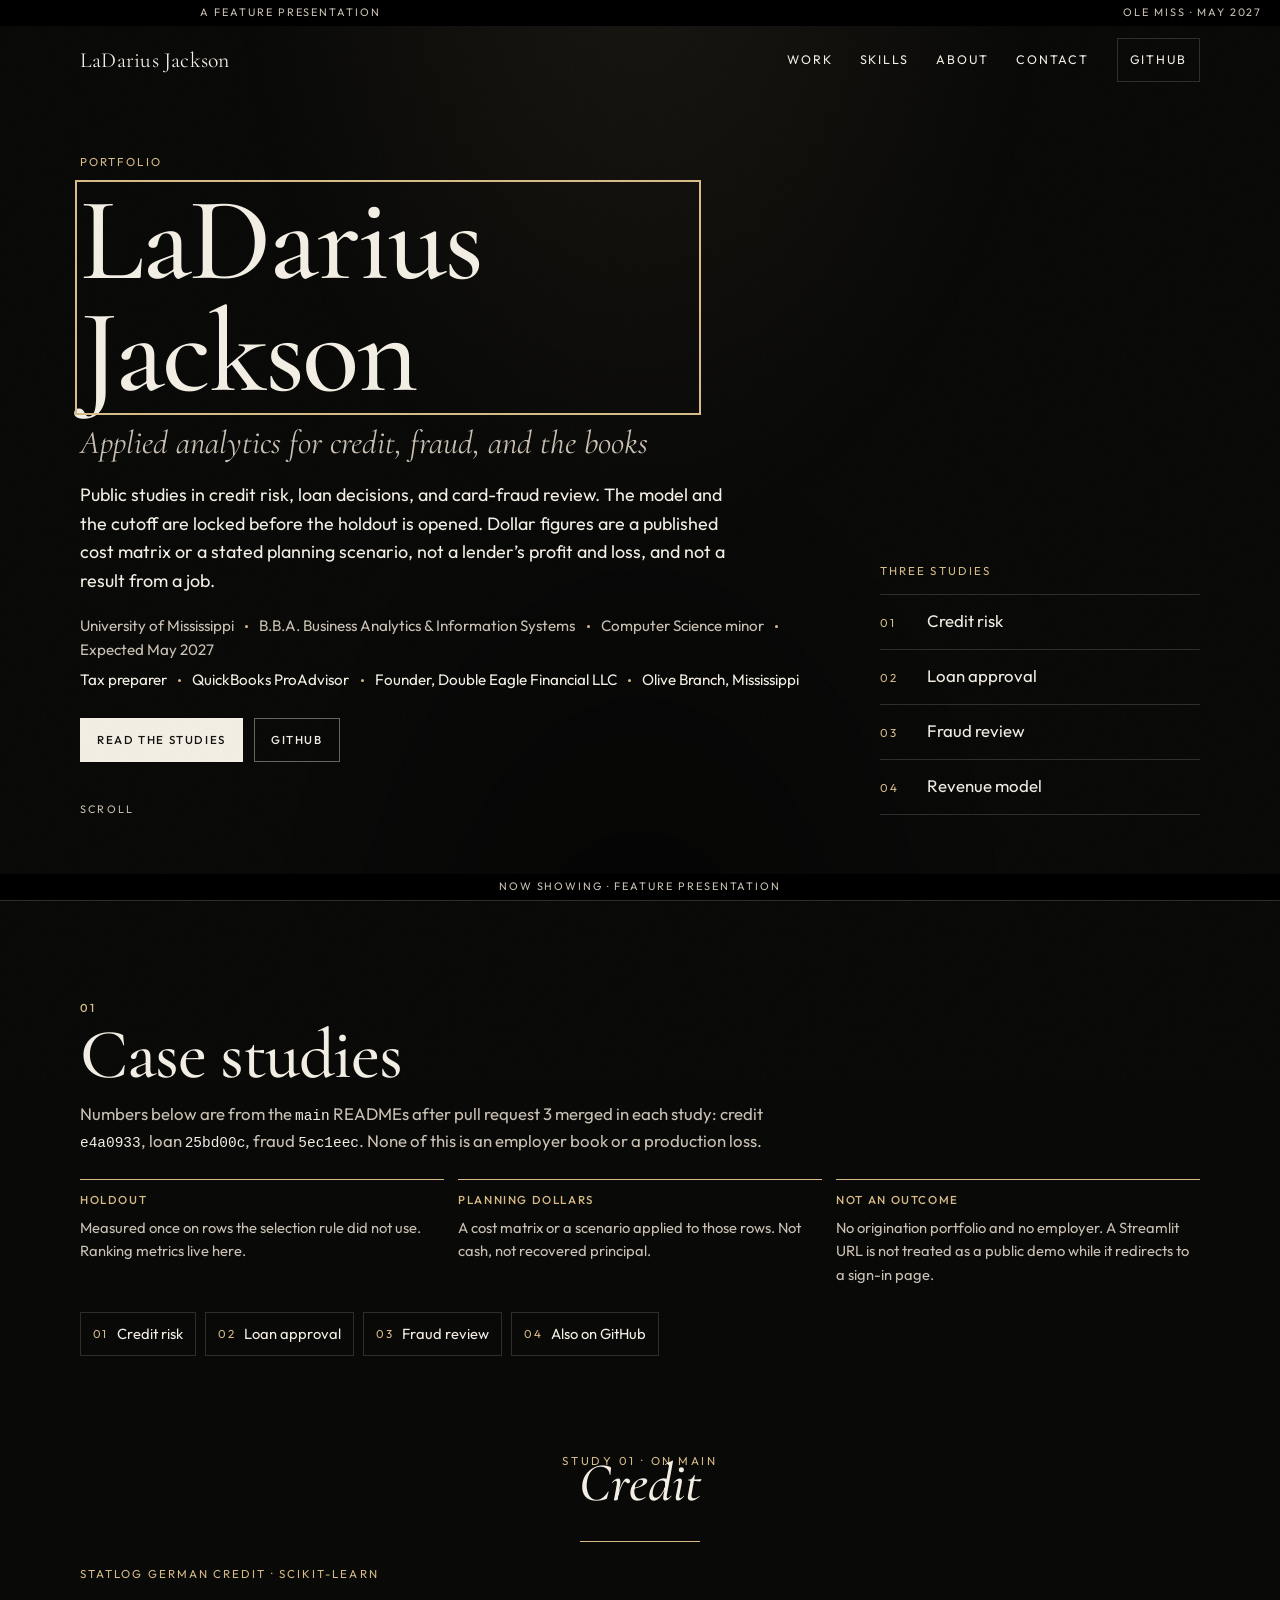
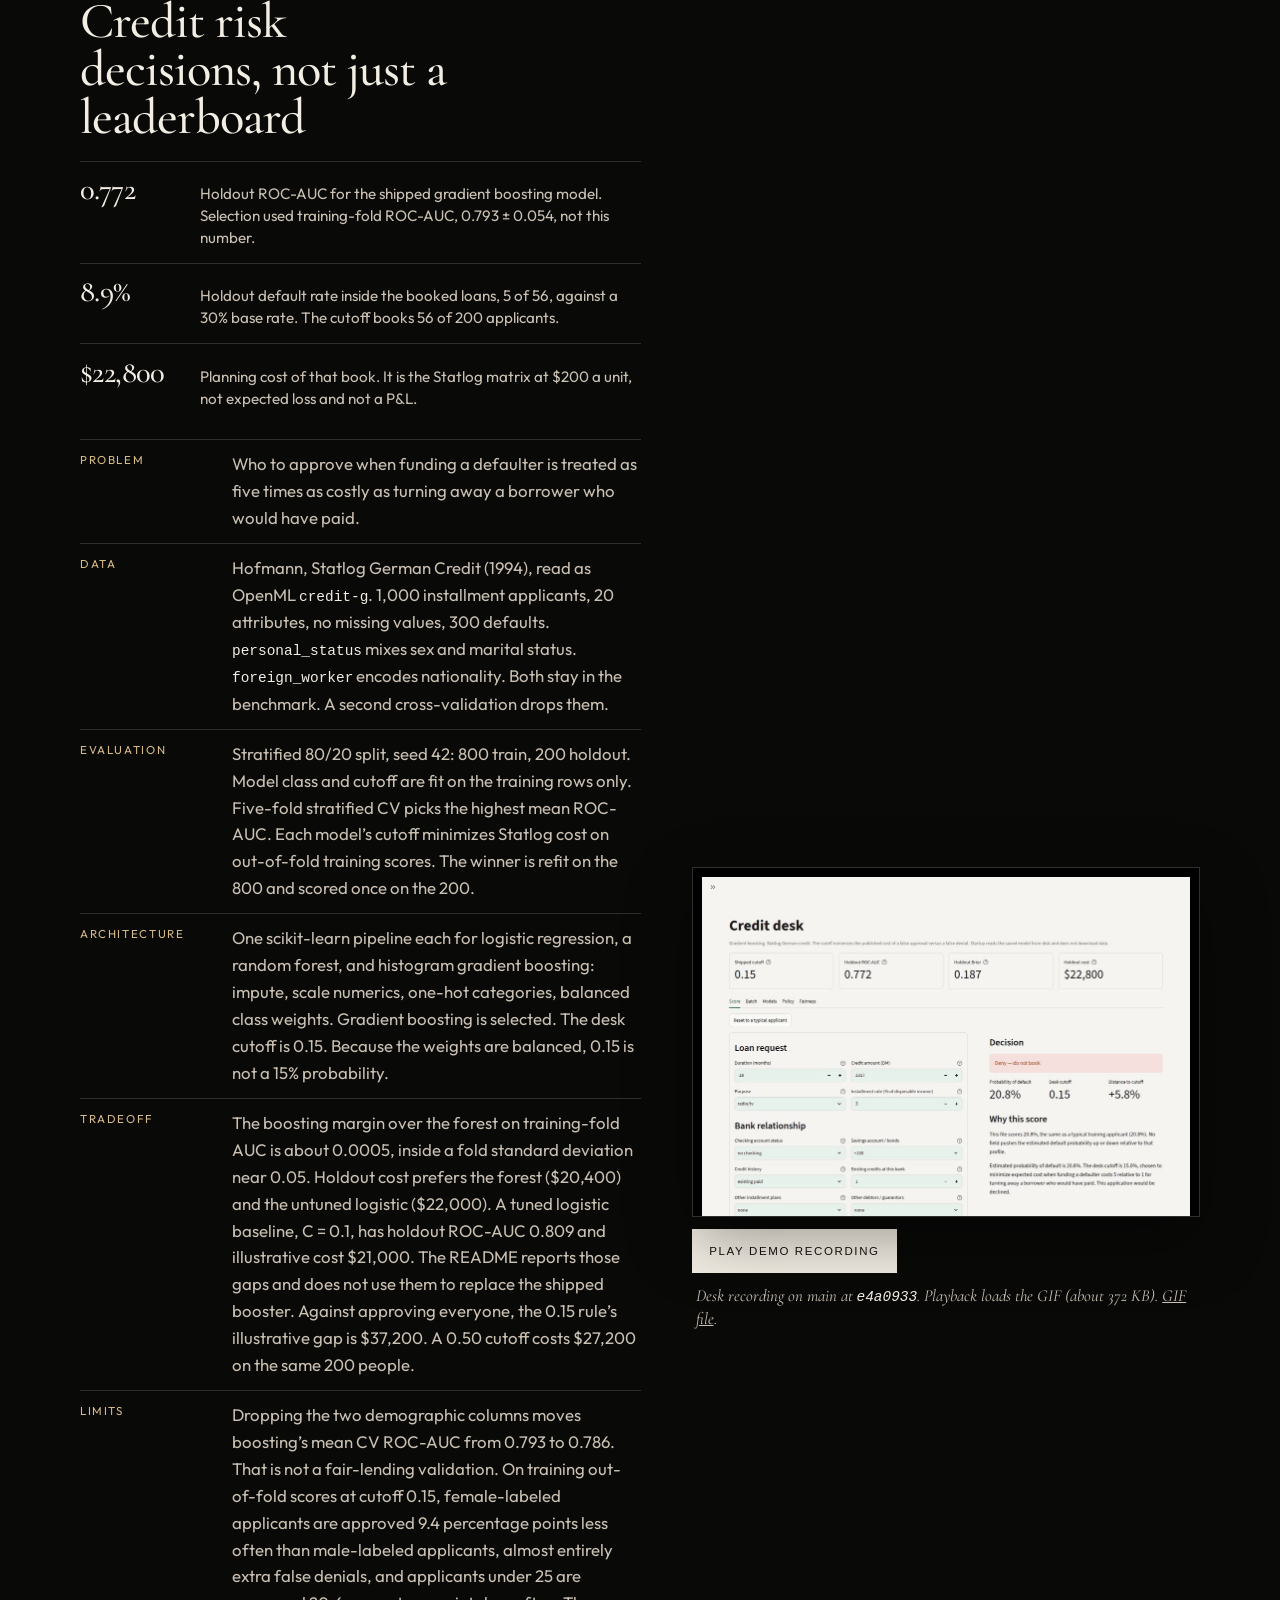
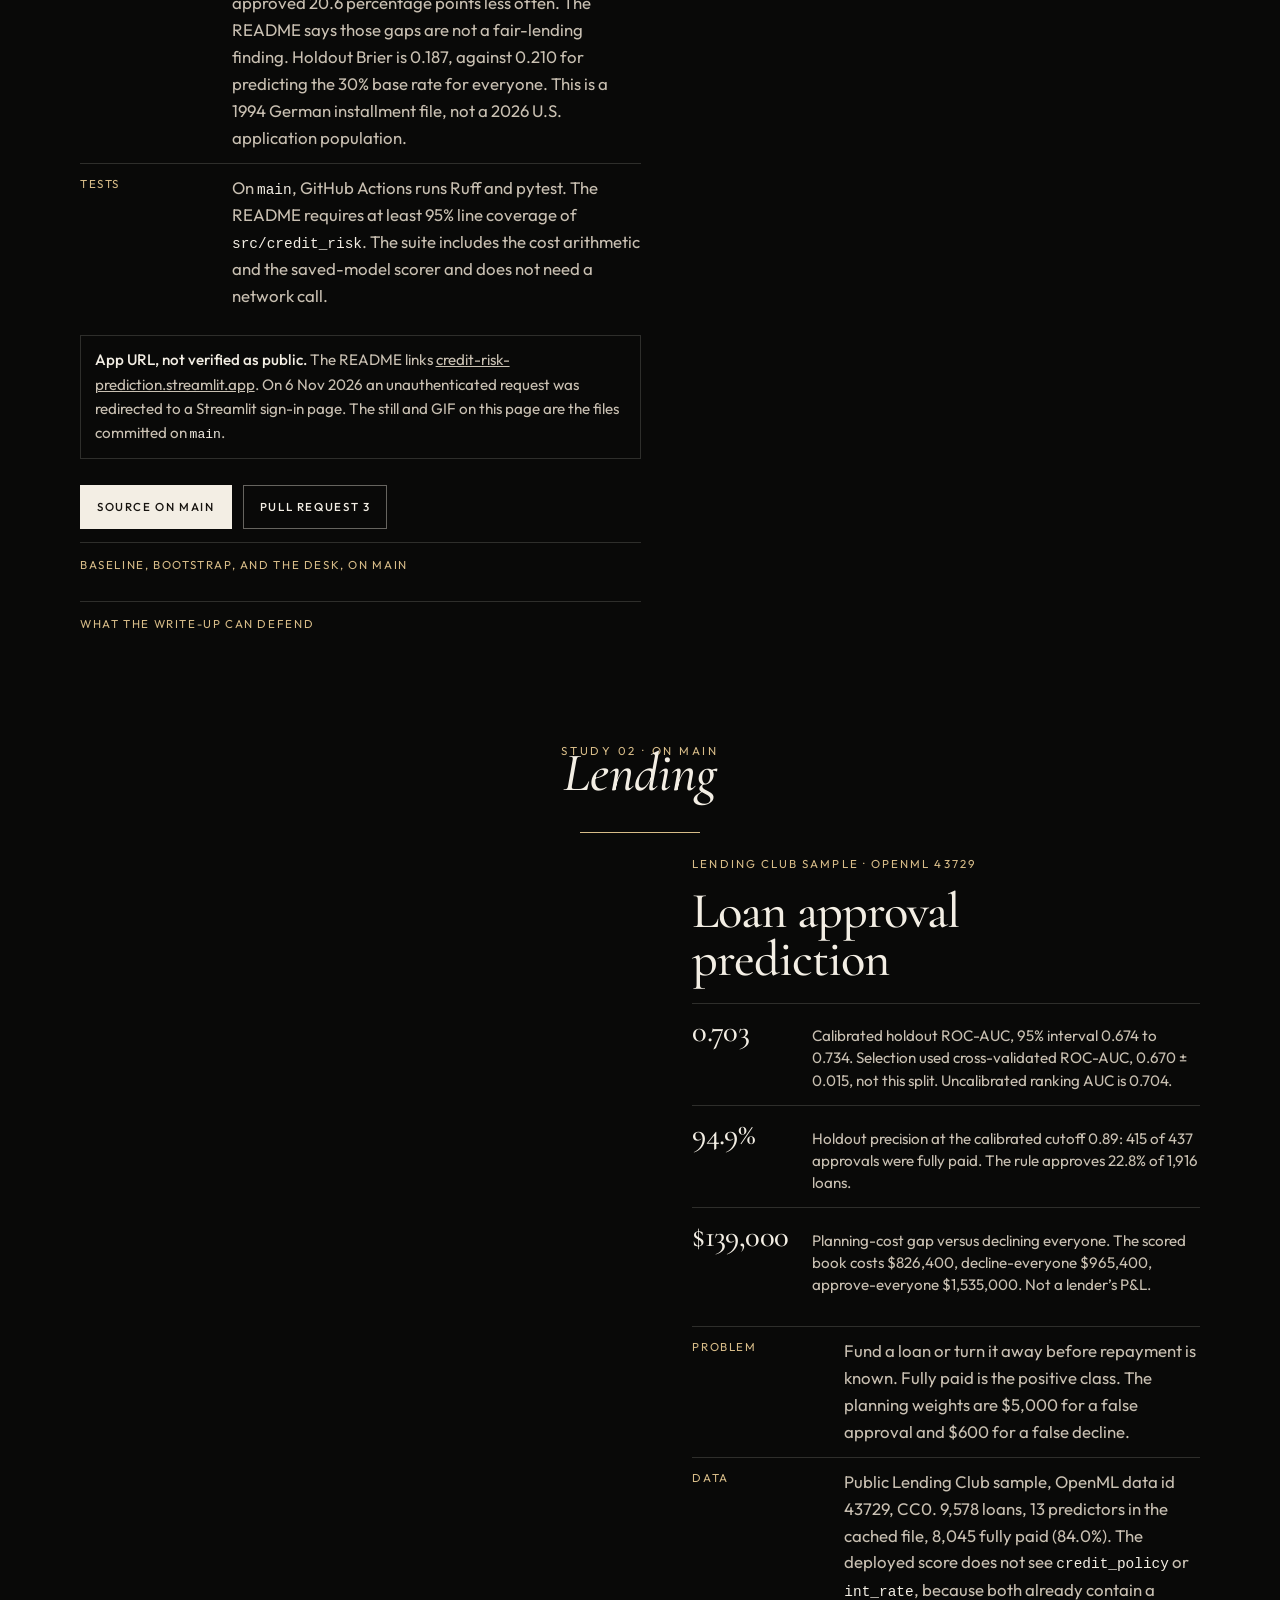
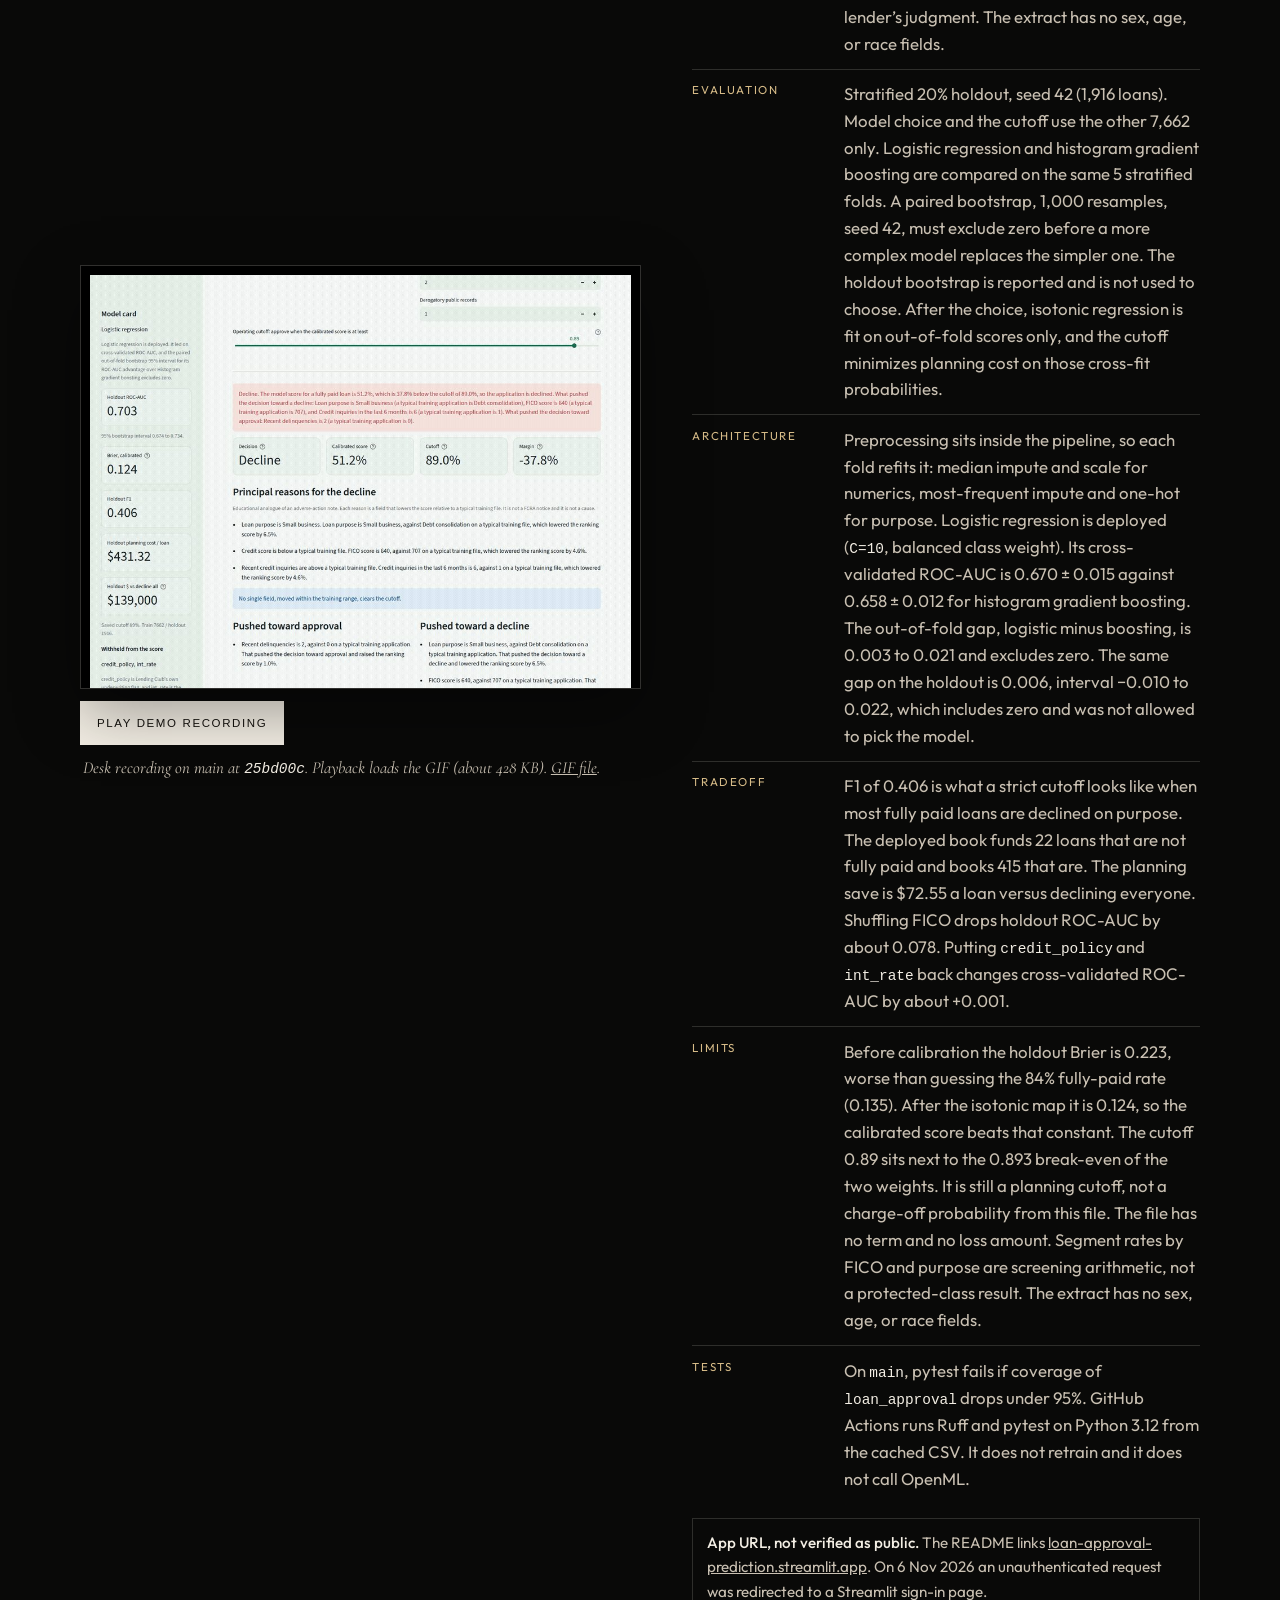
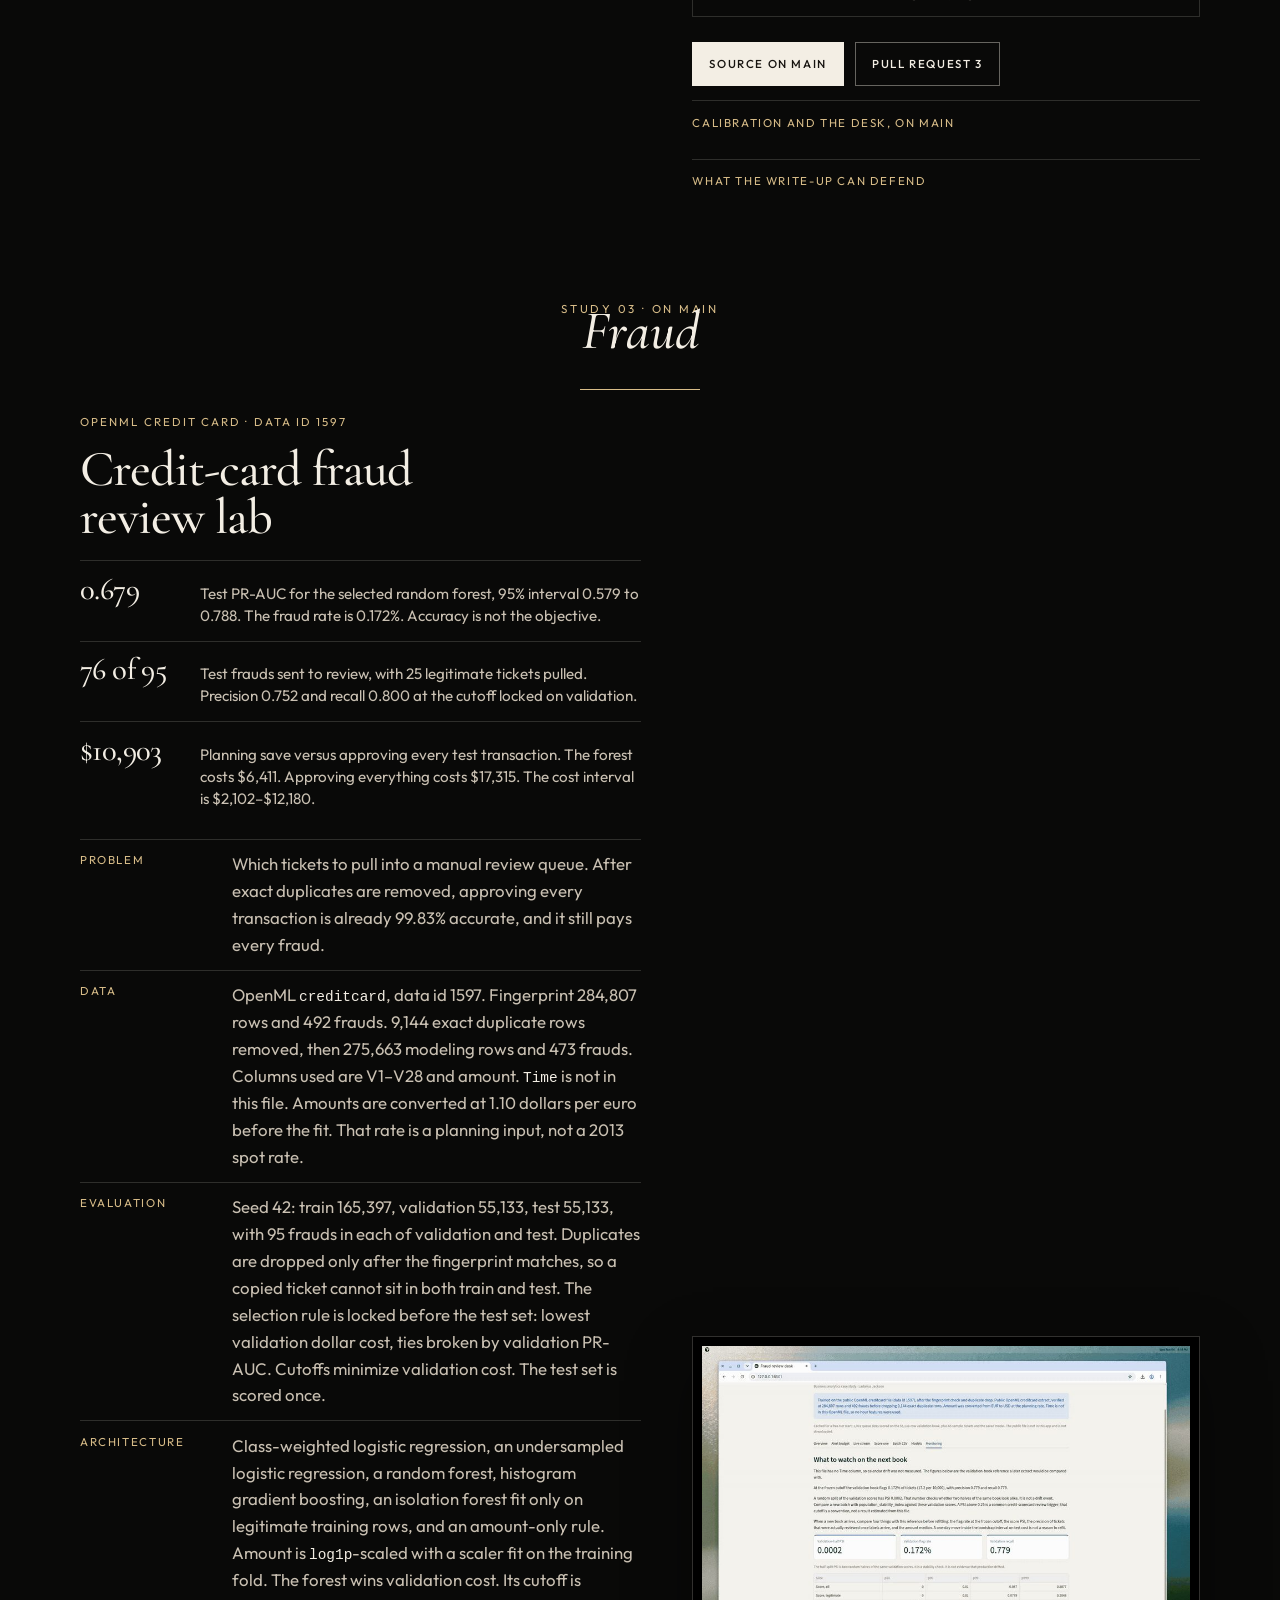
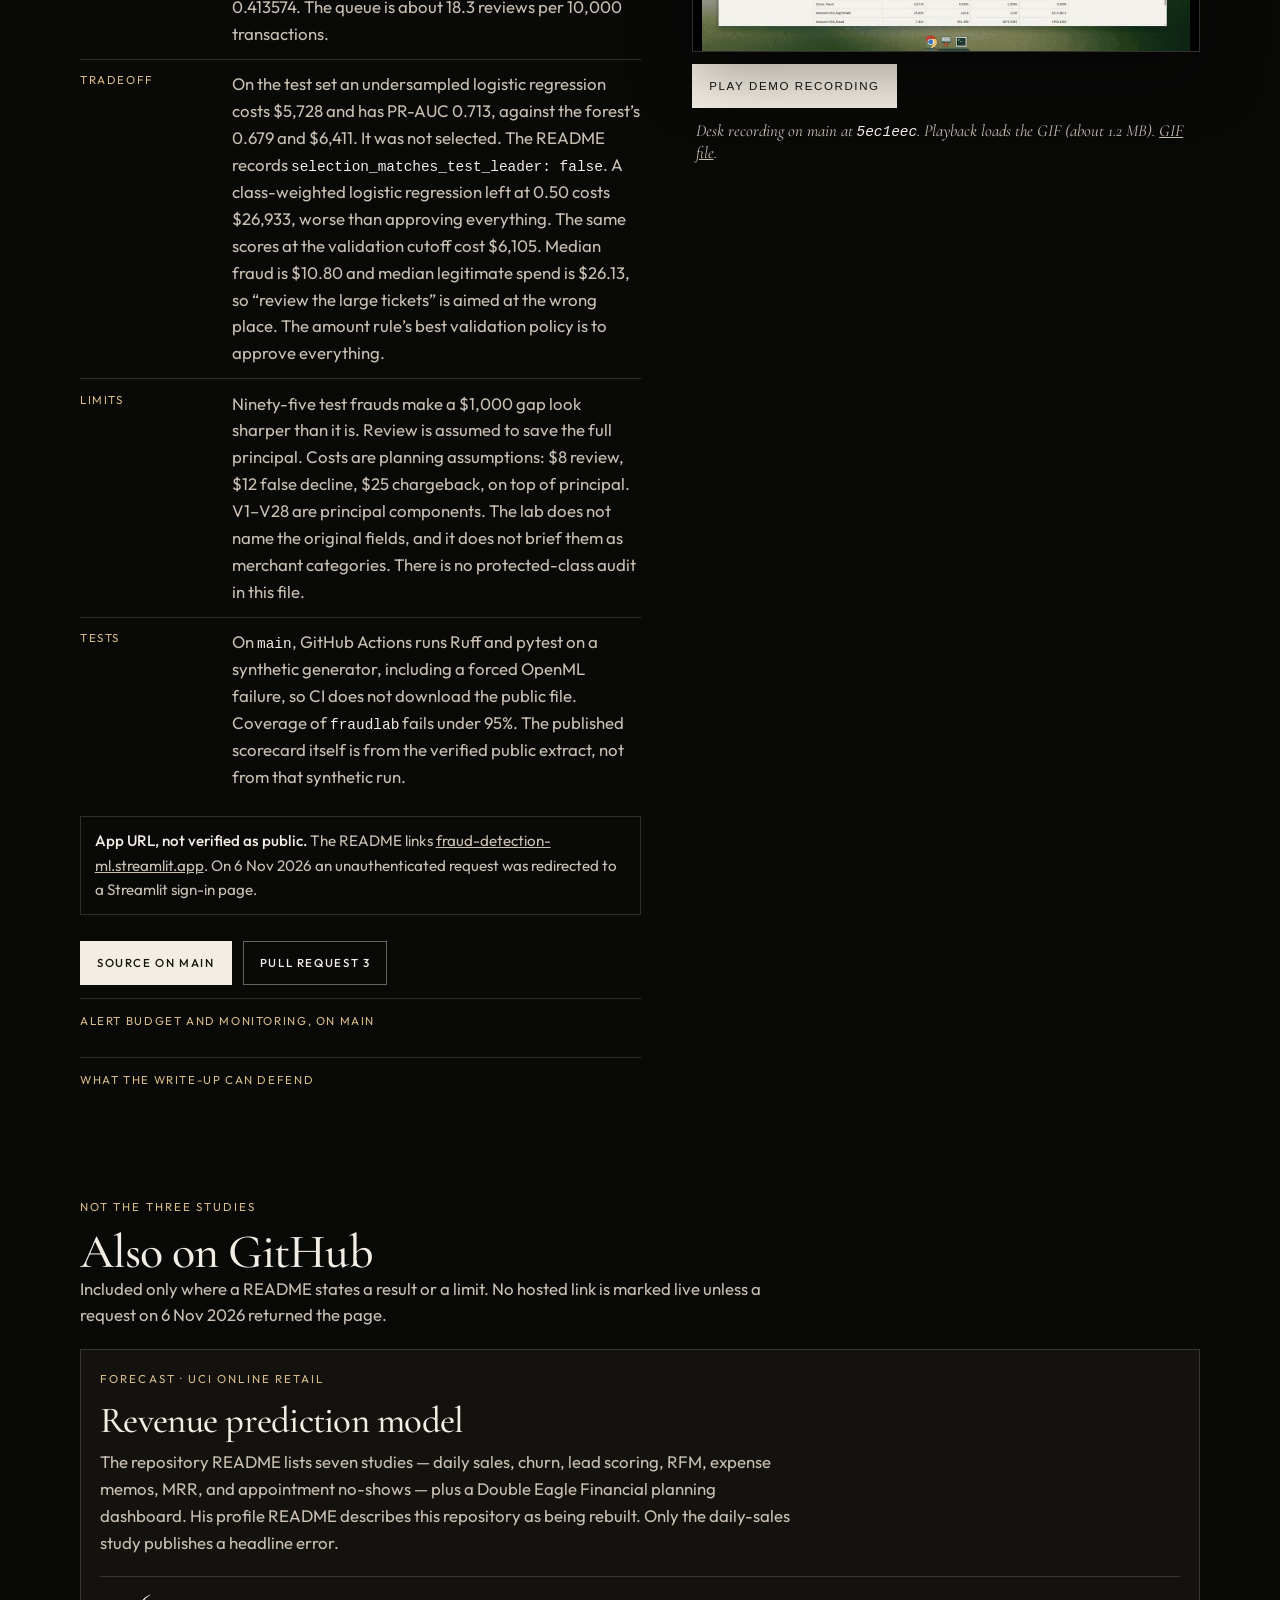
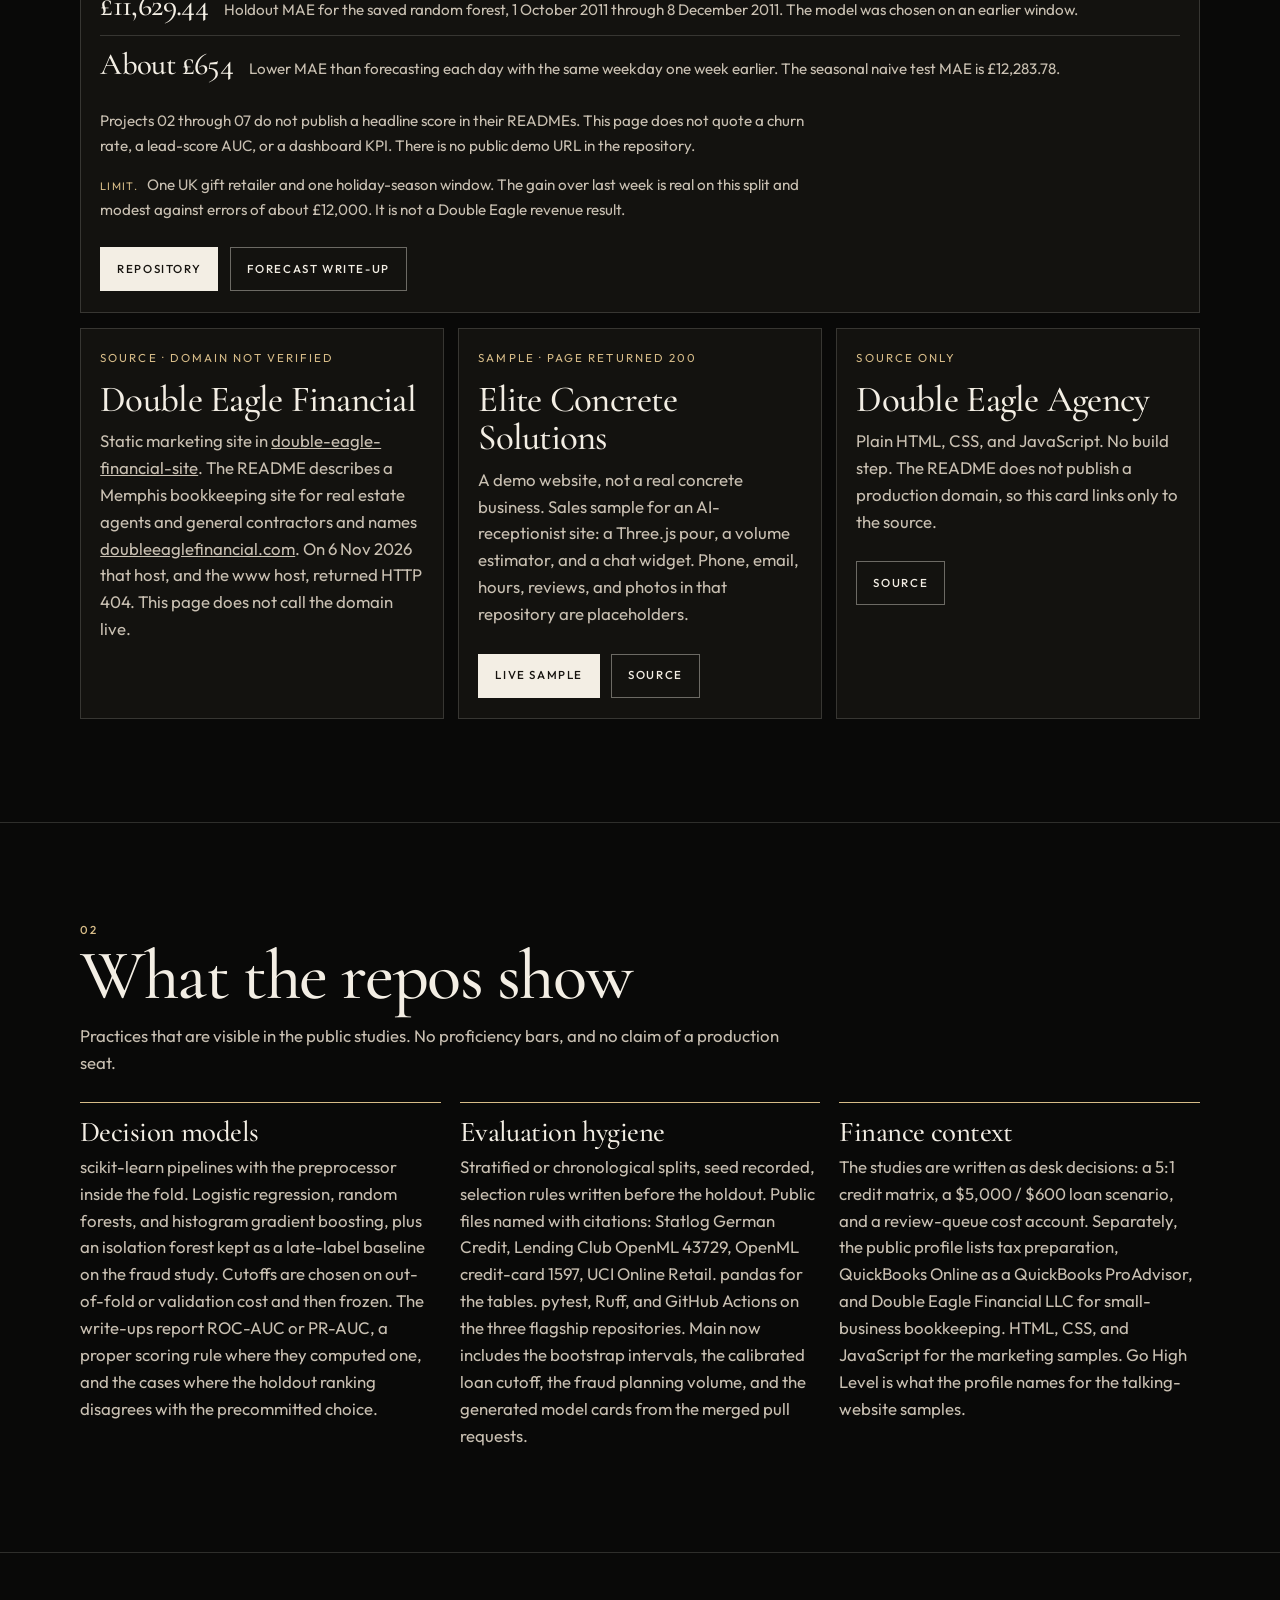
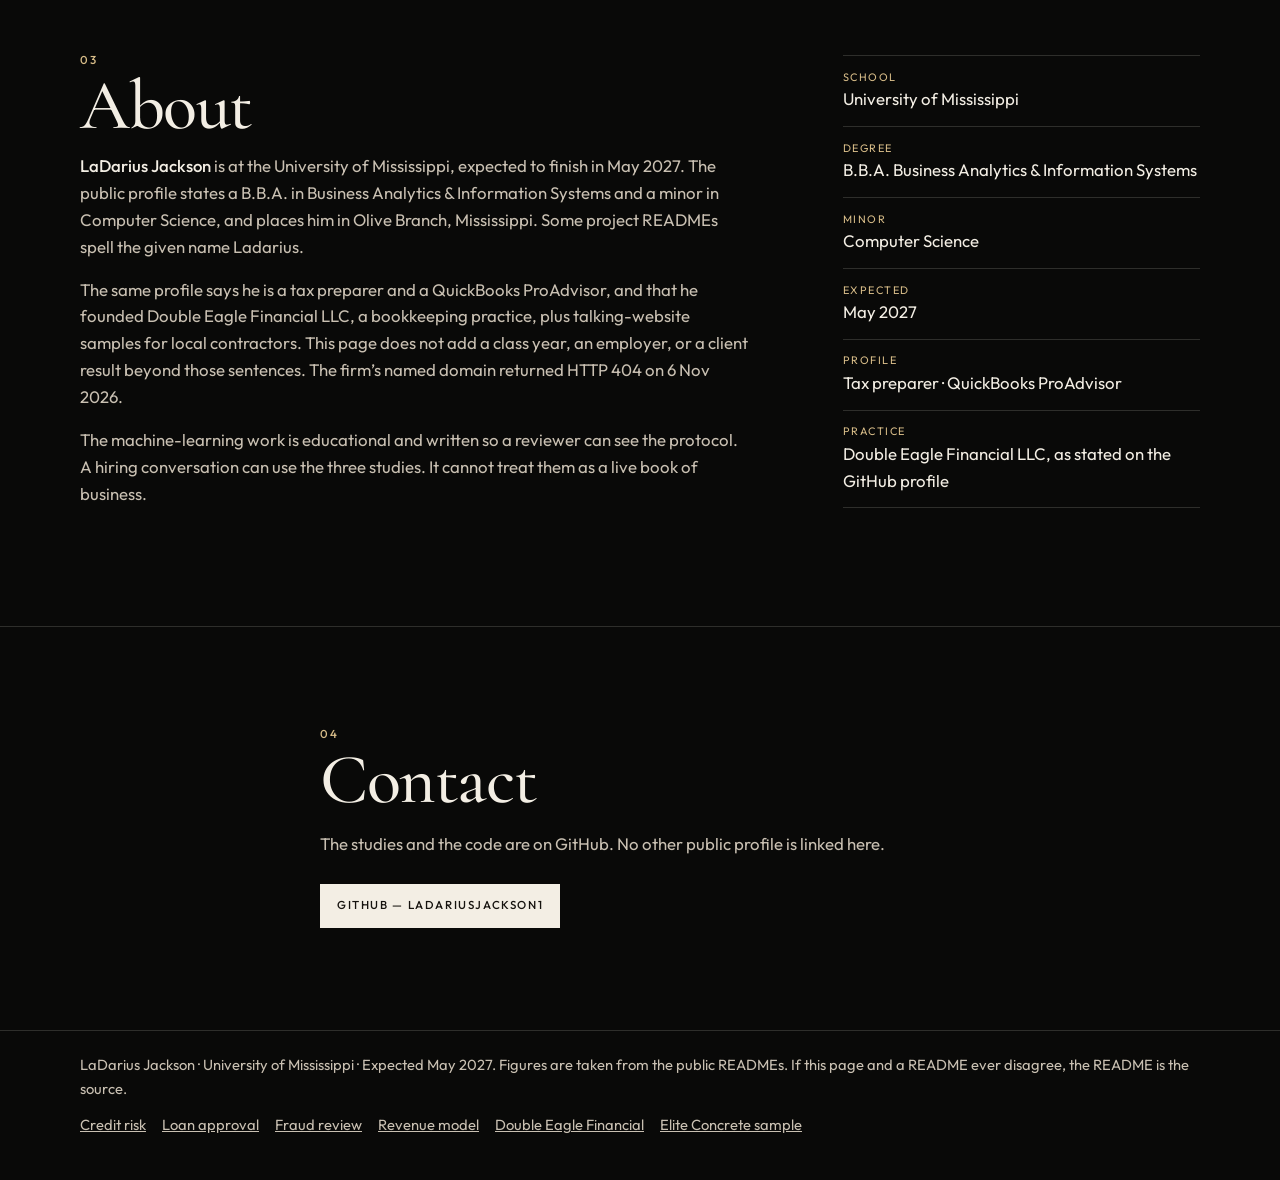
==== commit ebb5c258: "Mark the three flagship studies as merged on main. Use the post-merge READMEs for the calibrated loa" ====
--- a/index.html
+++ b/index.html
@@ -132,7 +132,7 @@
       <section class="section" id="projects" data-now="The work">
         <div class="wrap">
           <h2><span class="sec-num">01</span>Case studies</h2>
-          <p class="lede">Numbers below are from the <code>main</code> branch READMEs unless a sentence says they are in an open pull request. Opening <code>main</code> today will not show the pull-request desks. None of this is an employer book or a production loss.</p>
+          <p class="lede">Numbers below are from the <code>main</code> READMEs after pull request 3 merged in each study: credit <code>e4a0933</code>, loan <code>25bd00c</code>, fraud <code>5ec1eec</code>. None of this is an employer book or a production loss.</p>
           <div class="legend">
             <div>
               <strong>Holdout</strong>
@@ -144,7 +144,7 @@
             </div>
             <div>
               <strong>Not an outcome</strong>
-              <p>No origination portfolio, no employer, and no claim that a hosted app is serving unmerged code.</p>
+              <p>No origination portfolio and no employer. A Streamlit URL is not treated as a public demo while it redirects to a sign-in page.</p>
             </div>
           </div>
           <nav class="program-nav" aria-label="Projects">
@@ -198,15 +198,15 @@
                   </div>
                   <div>
                     <dt>Tradeoff</dt>
-                    <dd>The boosting margin over the forest on training-fold AUC is about 0.0005, inside a fold standard deviation near 0.05. Holdout cost prefers the forest ($20,400) and logistic regression ($22,000). The README reports that flip and does not use it to change the shipped model. Against approving everyone, the 0.15 rule’s illustrative gap is $37,200. A 0.50 cutoff costs $27,200 on the same 200 people.</dd>
+                    <dd>The boosting margin over the forest on training-fold AUC is about 0.0005, inside a fold standard deviation near 0.05. Holdout cost prefers the forest ($20,400) and the untuned logistic ($22,000). A tuned logistic baseline, C = 0.1, has holdout ROC-AUC 0.809 and illustrative cost $21,000. The README reports those gaps and does not use them to replace the shipped booster. Against approving everyone, the 0.15 rule’s illustrative gap is $37,200. A 0.50 cutoff costs $27,200 on the same 200 people.</dd>
                   </div>
                   <div>
                     <dt>Limits</dt>
-                    <dd>Dropping the two demographic columns moves boosting’s mean CV ROC-AUC from 0.793 to 0.786. That is not a fair-lending validation. Holdout Brier is 0.187, against 0.21 for predicting the base rate for everyone. This is a 1994 German installment file, not a 2026 U.S. application population.</dd>
+                    <dd>Dropping the two demographic columns moves boosting’s mean CV ROC-AUC from 0.793 to 0.786. That is not a fair-lending validation. On training out-of-fold scores at cutoff 0.15, female-labeled applicants are approved 9.4 percentage points less often than male-labeled applicants, almost entirely extra false denials, and applicants under 25 are approved 20.6 percentage points less often. The README says those gaps are not a fair-lending finding. Holdout Brier is 0.187, against 0.210 for predicting the 30% base rate for everyone. This is a 1994 German installment file, not a 2026 U.S. application population.</dd>
                   </div>
                   <div>
                     <dt>Tests</dt>
-                    <dd>On <code>main</code>, GitHub Actions runs Ruff and pytest. The README states 100% line coverage of <code>src/credit_risk</code>, including the cost arithmetic and the saved-model scorer, with no network call.</dd>
+                    <dd>On <code>main</code>, GitHub Actions runs Ruff and pytest. The README requires at least 95% line coverage of <code>src/credit_risk</code>. The suite includes the cost arithmetic and the saved-model scorer and does not need a network call.</dd>
                   </div>
                 </dl>
                 <p class="status"><strong>App URL, not verified as public.</strong> The README links <a href="https://credit-risk-prediction.streamlit.app">credit-risk-prediction.streamlit.app</a>. On 6 Nov 2026 an unauthenticated request was redirected to a Streamlit sign-in page. The still and GIF on this page are the files committed on <code>main</code>.</p>
@@ -215,9 +215,10 @@
                   <a class="btn" href="https://github.com/ladariusjackson1/credit-risk-prediction/pull/3" target="_blank" rel="noopener noreferrer">Pull request 3<span class="sr-only"> (opens in a new tab)</span></a>
                 </div>
                 <details class="fold">
-                  <summary>Open pull request, not merged</summary>
-                  <p>Pull request 3 compares the shipped booster with a logistic baseline whose penalty is chosen on the training folds. C = 0.1 wins that grid, with training-fold ROC-AUC 0.781 ± 0.057. Its holdout ROC-AUC is 0.809 and its illustrative holdout cost is $21,000, $1,800 under boosting. A stratified bootstrap of the out-of-fold gap includes zero for ROC-AUC and for cost per applicant. The pull request does not replace the shipped model.</p>
-                  <p>The same pull request tables out-of-fold approval rates by the file’s sex label and by age under 25 versus 25 and older, and it says the gap is not a fair-lending finding. Batch CSV scoring and a cost slider are in that branch only. GitHub Actions on the pull request passed. None of that is on <code>main</code>, and this page does not claim the hosted app is running it.</p>
+                  <summary>Baseline, bootstrap, and the desk, on main</summary>
+                  <p>Merged in pull request 3, commit <code>e4a0933</code>. A logistic baseline is allowed a penalty search the race models do not get. C is chosen on the training folds from 0.1, 1, and 10. The winner is C = 0.1, training-fold ROC-AUC 0.781 ± 0.057. The README says that CV number can look a little better than a nested search. The baseline is not allowed to replace boosting after the holdout is opened.</p>
+                  <p>A stratified percentile bootstrap of the out-of-fold scores, 1,000 replicates, seed 42, does not refit the model. Boosting minus that baseline is +0.010 ROC-AUC, 95% interval −0.010 to 0.031, which includes zero. The out-of-fold Brier difference is −0.011, interval −0.020 to −0.002, which excludes zero. Out-of-fold cost per applicant does not separate them. The holdout price gap of $1,800 is reported and is not a reason to change the shipped model.</p>
+                  <p>The README’s desk, on this same commit, scores one file, scores a CSV of up to 5,000 rows, draws bootstrap intervals, and moves a cost slider. Profit on that slider means illustrative dollars saved versus approving everyone, at $200 a cost unit. It is not revenue. The sign-in redirect above means this page does not claim a public browser can open that desk.</p>
                 </details>
                 <details class="fold">
                   <summary>What the write-up can defend</summary>
@@ -226,10 +227,10 @@
               </div>
               <figure class="reel tilt feature-media">
                 <div class="reel-frame">
-                  <img class="demo" src="/assets/reel/credit-desk.jpg" data-gif="/assets/reel/credit-desk.gif" width="1000" height="797" alt="Still from the credit desk recording on main: a typical applicant and the fields that move the default score." decoding="async">
+                  <img class="demo" src="/assets/reel/credit-desk.jpg?v=5" data-gif="/assets/reel/credit-desk.gif?v=5" width="980" height="681" alt="Still from the credit desk recording on main: a typical applicant and the fields that move the default score." decoding="async">
                 </div>
                 <button class="play-demo btn btn-solid" type="button">Play demo recording</button>
-                <figcaption>Desk recording committed on main. Playback loads the GIF (about 192 KB). <a href="/assets/reel/credit-desk.gif">GIF file</a>.</figcaption>
+                <figcaption>Desk recording on main at <code>e4a0933</code>. Playback loads the GIF (about 372 KB). <a href="/assets/reel/credit-desk.gif?v=5">GIF file</a>.</figcaption>
               </figure>
             </div>
           </article>
@@ -247,16 +248,16 @@
                 <h3>Loan approval prediction</h3>
                 <dl class="metrics">
                   <div>
-                    <dt>0.704</dt>
-                    <dd>Holdout ROC-AUC for logistic regression. The selection rule used cross-validated ROC-AUC, 0.670 ± 0.015, and did not see this split.</dd>
-                  </div>
-                  <div>
-                    <dt>94.8%</dt>
-                    <dd>Holdout precision at cutoff 0.64: 420 of 443 approvals were fully paid. The rule approves 23.1% of 1,916 loans.</dd>
-                  </div>
-                  <div>
-                    <dt>$137,000</dt>
-                    <dd>Planning-cost gap versus declining everyone. The scored book costs $828,400, decline-everyone $965,400, approve-everyone $1,535,000. Not a lender’s P&amp;L.</dd>
+                    <dt>0.703</dt>
+                    <dd>Calibrated holdout ROC-AUC, 95% interval 0.674 to 0.734. Selection used cross-validated ROC-AUC, 0.670 ± 0.015, not this split. Uncalibrated ranking AUC is 0.704.</dd>
+                  </div>
+                  <div>
+                    <dt>94.9%</dt>
+                    <dd>Holdout precision at the calibrated cutoff 0.89: 415 of 437 approvals were fully paid. The rule approves 22.8% of 1,916 loans.</dd>
+                  </div>
+                  <div>
+                    <dt>$139,000</dt>
+                    <dd>Planning-cost gap versus declining everyone. The scored book costs $826,400, decline-everyone $965,400, approve-everyone $1,535,000. Not a lender’s P&amp;L.</dd>
                   </div>
                 </dl>
                 <dl class="case">
@@ -270,23 +271,23 @@
                   </div>
                   <div>
                     <dt>Evaluation</dt>
-                    <dd>Stratified 20% holdout, seed 42 (1,916 loans). Model choice and the cutoff use the other 7,662 only. The same 5 stratified folds score logistic regression, a random forest, and gradient boosting, each once at defaults and once after a randomized search on ROC-AUC. The cutoff minimizes average planning cost on out-of-fold scores. The winner is refit on the training loans and scored once.</dd>
+                    <dd>Stratified 20% holdout, seed 42 (1,916 loans). Model choice and the cutoff use the other 7,662 only. Logistic regression and histogram gradient boosting are compared on the same 5 stratified folds. A paired bootstrap, 1,000 resamples, seed 42, must exclude zero before a more complex model replaces the simpler one. The holdout bootstrap is reported and is not used to choose. After the choice, isotonic regression is fit on out-of-fold scores only, and the cutoff minimizes planning cost on those cross-fit probabilities.</dd>
                   </div>
                   <div>
                     <dt>Architecture</dt>
-                    <dd>Preprocessing sits inside the pipeline, so each fold refits it: median impute and scale for numerics, most-frequent impute and one-hot for purpose. Logistic regression is the deployed model (<code>C=10</code>, balanced class weight). Tuning barely moved it, from 0.669 to 0.670. After search, holdout cost among the three models differs by about $7 a loan.</dd>
+                    <dd>Preprocessing sits inside the pipeline, so each fold refits it: median impute and scale for numerics, most-frequent impute and one-hot for purpose. Logistic regression is deployed (<code>C=10</code>, balanced class weight). Its cross-validated ROC-AUC is 0.670 ± 0.015 against 0.658 ± 0.012 for histogram gradient boosting. The out-of-fold gap, logistic minus boosting, is 0.003 to 0.021 and excludes zero. The same gap on the holdout is 0.006, interval −0.010 to 0.022, which includes zero and was not allowed to pick the model.</dd>
                   </div>
                   <div>
                     <dt>Tradeoff</dt>
-                    <dd>F1 of 0.409 is what a strict cutoff looks like when most fully paid loans are declined on purpose. The useful comparisons are the 23 false approvals out of 307 loans that were not fully paid, the 92.5% decline rate on that class, and the $71.50 planning save per holdout loan versus declining everyone. Shuffling FICO drops holdout ROC-AUC by about 0.078. Putting <code>credit_policy</code> and <code>int_rate</code> back changes cross-validated ROC-AUC by about +0.001.</dd>
+                    <dd>F1 of 0.406 is what a strict cutoff looks like when most fully paid loans are declined on purpose. The deployed book funds 22 loans that are not fully paid and books 415 that are. The planning save is $72.55 a loan versus declining everyone. Shuffling FICO drops holdout ROC-AUC by about 0.078. Putting <code>credit_policy</code> and <code>int_rate</code> back changes cross-validated ROC-AUC by about +0.001.</dd>
                   </div>
                   <div>
                     <dt>Limits</dt>
-                    <dd>Holdout Brier is 0.223, worse than guessing the 84% fully-paid rate (about 0.135), so 0.64 is not a repayment frequency. The weights are a scenario: the file has no term and no loss amount. Segment rates by FICO and purpose are screening arithmetic on fields the model is allowed to see. They are not a protected-class result, and the extract cannot support one.</dd>
+                    <dd>Before calibration the holdout Brier is 0.223, worse than guessing the 84% fully-paid rate (0.135). After the isotonic map it is 0.124, so the calibrated score beats that constant. The cutoff 0.89 sits next to the 0.893 break-even of the two weights. It is still a planning cutoff, not a charge-off probability from this file. The file has no term and no loss amount. Segment rates by FICO and purpose are screening arithmetic, not a protected-class result. The extract has no sex, age, or race fields.</dd>
                   </div>
                   <div>
                     <dt>Tests</dt>
-                    <dd>On <code>main</code>, pytest fails if coverage of <code>loan_approval</code> drops under 85%. GitHub Actions runs Ruff and pytest on Python 3.12 from the cached CSV. It does not retrain and it does not call OpenML.</dd>
+                    <dd>On <code>main</code>, pytest fails if coverage of <code>loan_approval</code> drops under 95%. GitHub Actions runs Ruff and pytest on Python 3.12 from the cached CSV. It does not retrain and it does not call OpenML.</dd>
                   </div>
                 </dl>
                 <p class="status"><strong>App URL, not verified as public.</strong> The README links <a href="https://loan-approval-prediction.streamlit.app">loan-approval-prediction.streamlit.app</a>. On 6 Nov 2026 an unauthenticated request was redirected to a Streamlit sign-in page.</p>
@@ -295,9 +296,9 @@
                   <a class="btn" href="https://github.com/ladariusjackson1/loan-approval-prediction/pull/3" target="_blank" rel="noopener noreferrer">Pull request 3<span class="sr-only"> (opens in a new tab)</span></a>
                 </div>
                 <details class="fold">
-                  <summary>Open pull request, not merged</summary>
-                  <p>Pull request 3 keeps logistic regression and compares it with histogram gradient boosting. Out of fold, logistic minus boosting is 0.013 ROC-AUC, 95% interval 0.003 to 0.021, which excludes zero and is what the pull request uses to deploy logistic regression. The same difference on the holdout is 0.006, interval −0.010 to 0.022, which includes zero and is not used to choose.</p>
-                  <p>Isotonic regression is fit on training out-of-fold scores only. The calibrated holdout ROC-AUC is 0.703. Brier moves from 0.223 to 0.124, against 0.135 for a constant at the holdout fully-paid rate. The calibrated cutoff is 0.89. Planning cost on the same 1,916 loans is $826,400, which is $139,000 under decline-everyone. That operating point is not the one on <code>main</code>. Actions on the pull request passed. The hosted URL above is not described as serving this branch.</p>
+                  <summary>Calibration and the desk, on main</summary>
+                  <p>Merged in pull request 3, commit <code>25bd00c</code>. The deployed probability is the isotonic map, not the balanced class-weight score. Expected profit on the portfolio tab is <code>p × $600 − (1 − p) × $5,000</code> on approved loans and does not use the labels. Realized counts do. The README says the map is flat in places, so a field can move the ranking and leave the calibrated probability unchanged. Explanations are not an adverse-action letter.</p>
+                  <p>The desk on this commit also scores a CSV. The sign-in redirect above means this page does not claim a public browser can open that desk.</p>
                 </details>
                 <details class="fold">
                   <summary>What the write-up can defend</summary>
@@ -306,10 +307,10 @@
               </div>
               <figure class="reel tilt feature-media">
                 <div class="reel-frame">
-                  <img class="demo" src="/assets/reel/loan-desk.jpg" data-gif="/assets/reel/loan-desk.gif" width="880" height="550" alt="Still from the loan desk recording on main: a higher-risk file, the decline, and the fields that pushed it." decoding="async">
+                  <img class="demo" src="/assets/reel/loan-desk.jpg?v=5" data-gif="/assets/reel/loan-desk.gif?v=5" width="960" height="733" alt="Still from the loan desk recording on main: a higher-risk file, the decline, and the fields that pushed it." decoding="async">
                 </div>
                 <button class="play-demo btn btn-solid" type="button">Play demo recording</button>
-                <figcaption>Desk recording committed on main. Playback loads the GIF (about 2.0 MB). <a href="/assets/reel/loan-desk.gif">GIF file</a>.</figcaption>
+                <figcaption>Desk recording on main at <code>25bd00c</code>. Playback loads the GIF (about 428 KB). <a href="/assets/reel/loan-desk.gif?v=5">GIF file</a>.</figcaption>
               </figure>
             </div>
           </article>
@@ -366,7 +367,7 @@
                   </div>
                   <div>
                     <dt>Tests</dt>
-                    <dd>On <code>main</code>, GitHub Actions runs Ruff and pytest on a synthetic generator, including a forced OpenML failure, so CI does not download the public file. Coverage of <code>fraudlab</code> fails under 85%. The published scorecard itself is from the verified public extract, not from that synthetic run.</dd>
+                    <dd>On <code>main</code>, GitHub Actions runs Ruff and pytest on a synthetic generator, including a forced OpenML failure, so CI does not download the public file. Coverage of <code>fraudlab</code> fails under 95%. The published scorecard itself is from the verified public extract, not from that synthetic run.</dd>
                   </div>
                 </dl>
                 <p class="status"><strong>App URL, not verified as public.</strong> The README links <a href="https://fraud-detection-ml.streamlit.app">fraud-detection-ml.streamlit.app</a>. On 6 Nov 2026 an unauthenticated request was redirected to a Streamlit sign-in page.</p>
@@ -375,9 +376,9 @@
                   <a class="btn" href="https://github.com/ladariusjackson1/fraud-detection-ml/pull/3" target="_blank" rel="noopener noreferrer">Pull request 3<span class="sr-only"> (opens in a new tab)</span></a>
                 </div>
                 <details class="fold">
-                  <summary>Open pull request, not merged</summary>
-                  <p>Pull request 3 does not refit the scorecard. It says the random forest is still the validation-cost choice. It adds an alert-budget view: a planning volume of 137,831.5 transactions a day, from two days in the extract and no timestamps to split them. At 237 review slots a day the cached validation grid expects 182.5 frauds caught. That is the validation rate times a planning volume, not a recount of the 76-of-95 test result, and not a measured production stream.</p>
-                  <p>The pull request also reports a random-half PSI of 0.0002 on validation scores and calls it a stability check, not a drift event, because the file has no time column. Batch CSV scoring is on that branch. The pull request reports 40 pytest passes and 96.26% coverage, with the floor raised from 85% to 95%. Actions on the pull request passed. Those desk features are not on <code>main</code>.</p>
+                  <summary>Alert budget and monitoring, on main</summary>
+                  <p>Merged in pull request 3, commit <code>5ec1eec</code>. The scorecard was not refit. The random forest is still the validation-cost choice. The README adds a planning volume of 137,831.5 transactions a day, from two days in the extract and no timestamps to split them. At 237 review slots a day the cached validation grid expects 182.5 frauds caught and $19,684 of loss. That is the validation rate times a planning volume. It is not a calendar day, and it is not the test result of 76 frauds out of 95.</p>
+                  <p>Random-half PSI on the validation scores is 0.0002. The README calls that two halves of the same book, not a drift event. A PSI above 0.25 is described as a common review trigger, not a number fit on this file. Batch CSV scoring, up to 2,000 rows, is in this commit. The sign-in redirect above means this page does not claim a public browser can open that desk.</p>
                 </details>
                 <details class="fold">
                   <summary>What the write-up can defend</summary>
@@ -386,10 +387,10 @@
               </div>
               <figure class="reel tilt feature-media">
                 <div class="reel-frame">
-                  <img class="demo" src="/assets/reel/fraud-desk.jpg" data-gif="/assets/reel/fraud-desk.gif" width="880" height="550" alt="Still from the fraud review recording on main: a held-out ticket and the fields that moved the fraud score." decoding="async">
+                  <img class="demo" src="/assets/reel/fraud-desk.jpg?v=5" data-gif="/assets/reel/fraud-desk.gif?v=5" width="880" height="550" alt="Still from the fraud review recording on main: a held-out ticket and the fields that moved the fraud score." decoding="async">
                 </div>
                 <button class="play-demo btn btn-solid" type="button">Play demo recording</button>
-                <figcaption>Desk recording committed on main. Playback loads the GIF (about 2.9 MB). <a href="/assets/reel/fraud-desk.gif">GIF file</a>.</figcaption>
+                <figcaption>Desk recording on main at <code>5ec1eec</code>. Playback loads the GIF (about 1.2 MB). <a href="/assets/reel/fraud-desk.gif?v=5">GIF file</a>.</figcaption>
               </figure>
             </div>
           </article>
@@ -462,7 +463,7 @@
             </article>
             <article class="skill reveal">
               <h3>Evaluation hygiene</h3>
-              <p>Stratified or chronological splits, seed recorded, selection rules written before the holdout. Public files named with citations: Statlog German Credit, Lending Club OpenML 43729, OpenML credit-card 1597, UCI Online Retail. pandas for the tables. pytest, Ruff, and GitHub Actions on the three flagship repositories. The open pull requests add bootstrap intervals, a calibrated loan cutoff, and model cards. Those commits are not on <code>main</code>.</p>
+              <p>Stratified or chronological splits, seed recorded, selection rules written before the holdout. Public files named with citations: Statlog German Credit, Lending Club OpenML 43729, OpenML credit-card 1597, UCI Online Retail. pandas for the tables. pytest, Ruff, and GitHub Actions on the three flagship repositories. Main now includes the bootstrap intervals, the calibrated loan cutoff, the fraud planning volume, and the generated model cards from the merged pull requests.</p>
             </article>
             <article class="skill reveal">
               <h3>Finance context</h3>
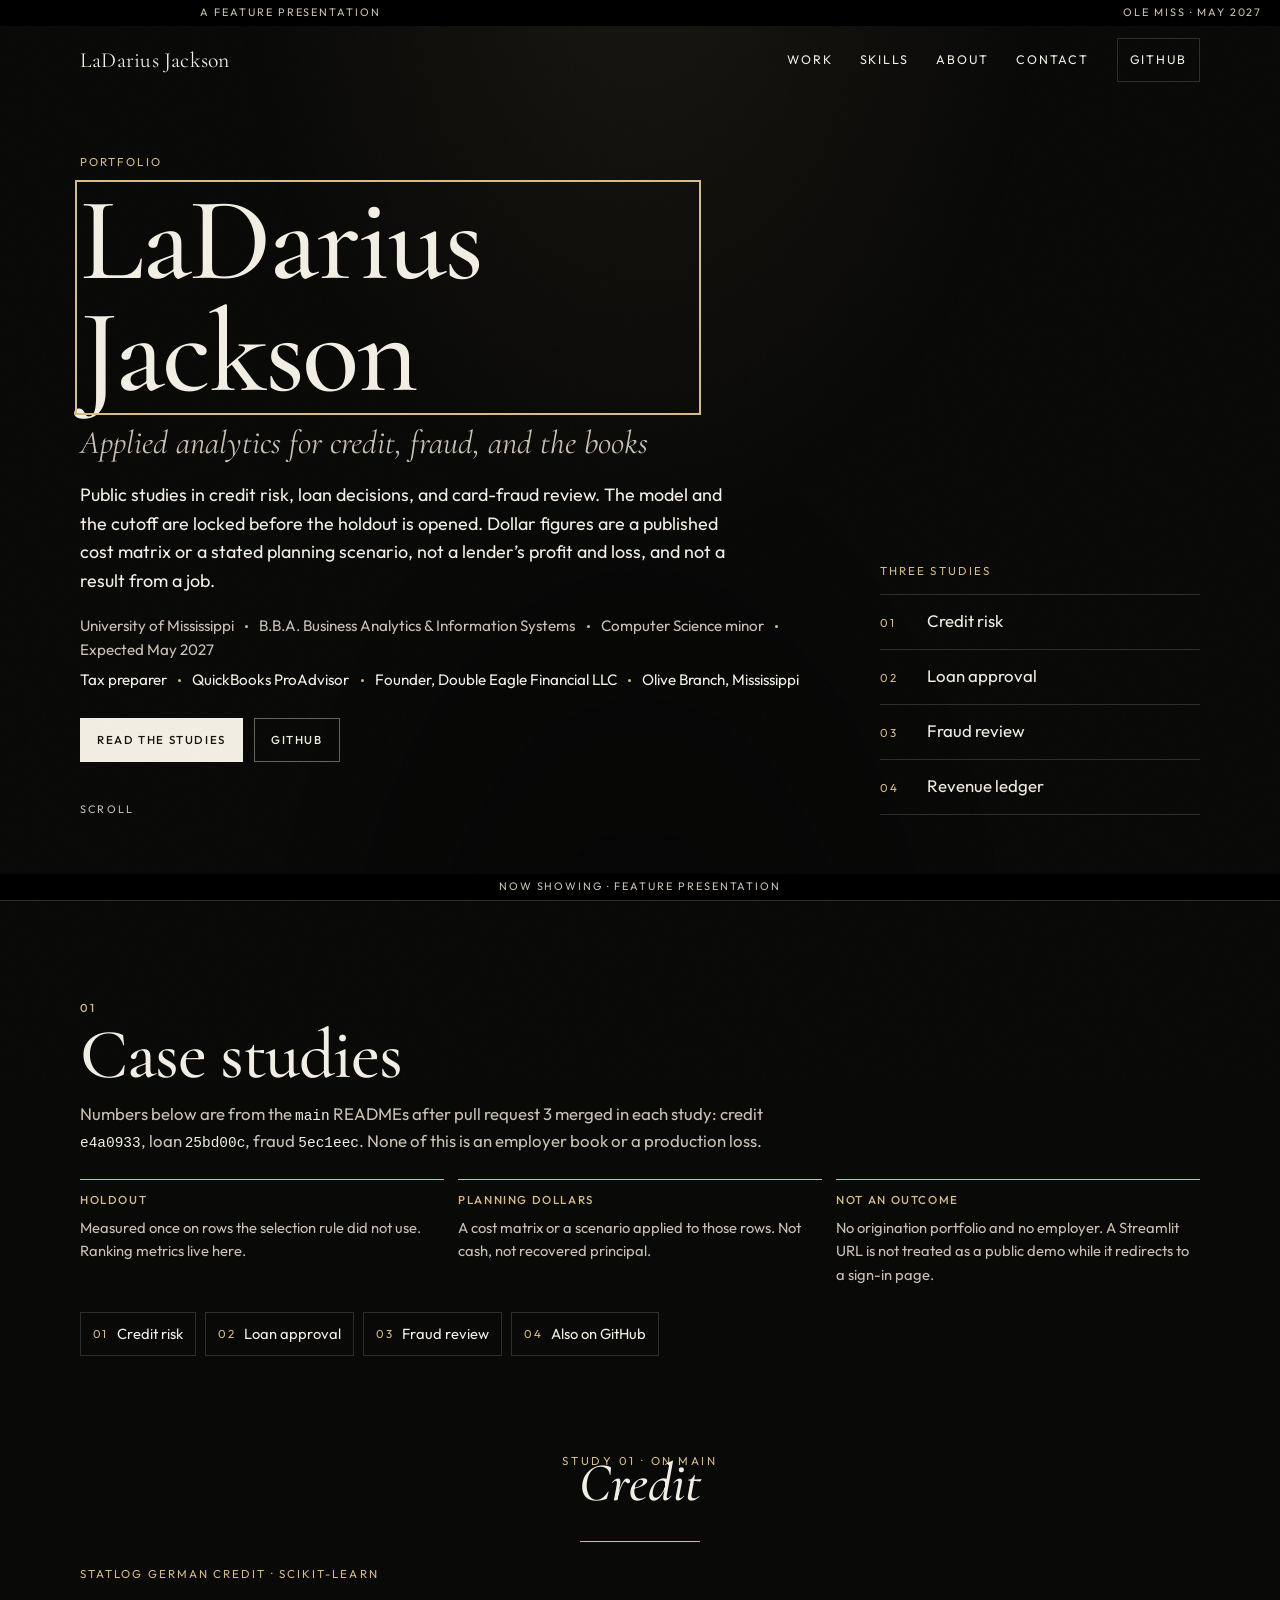
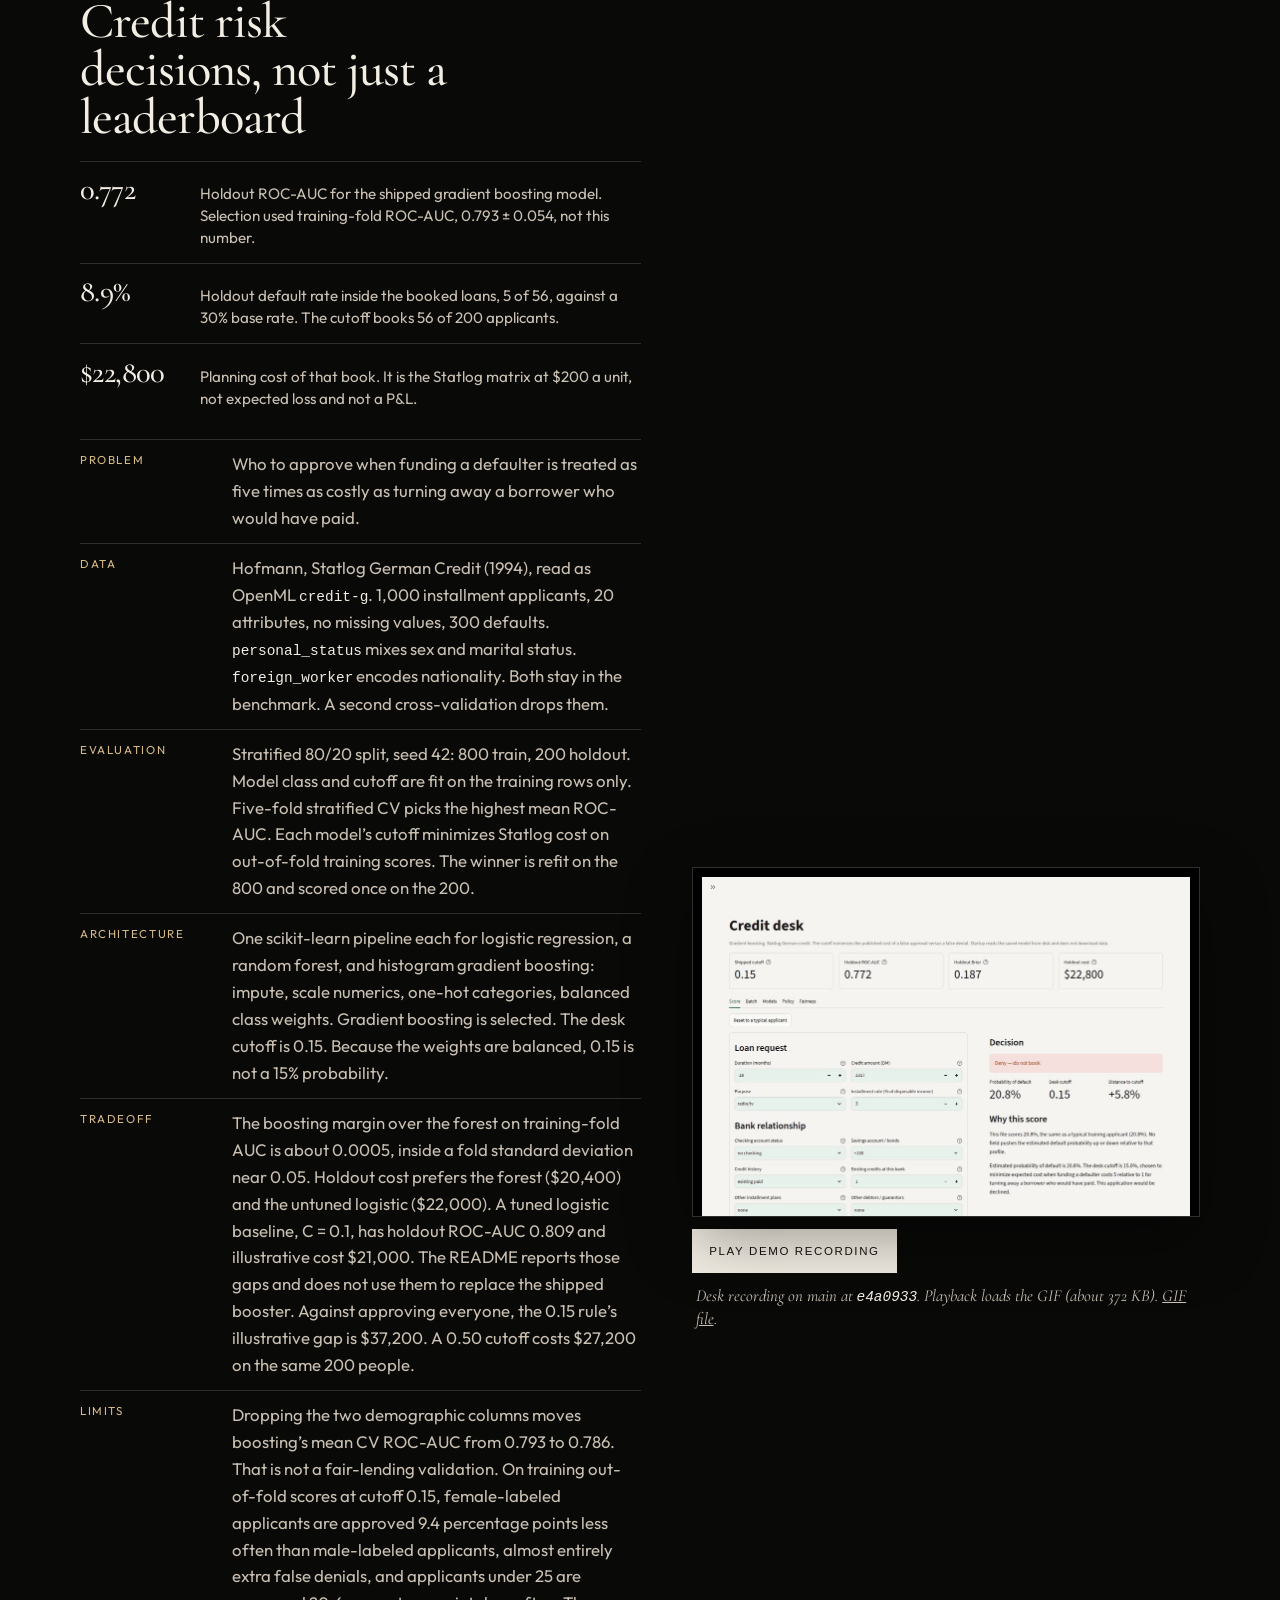
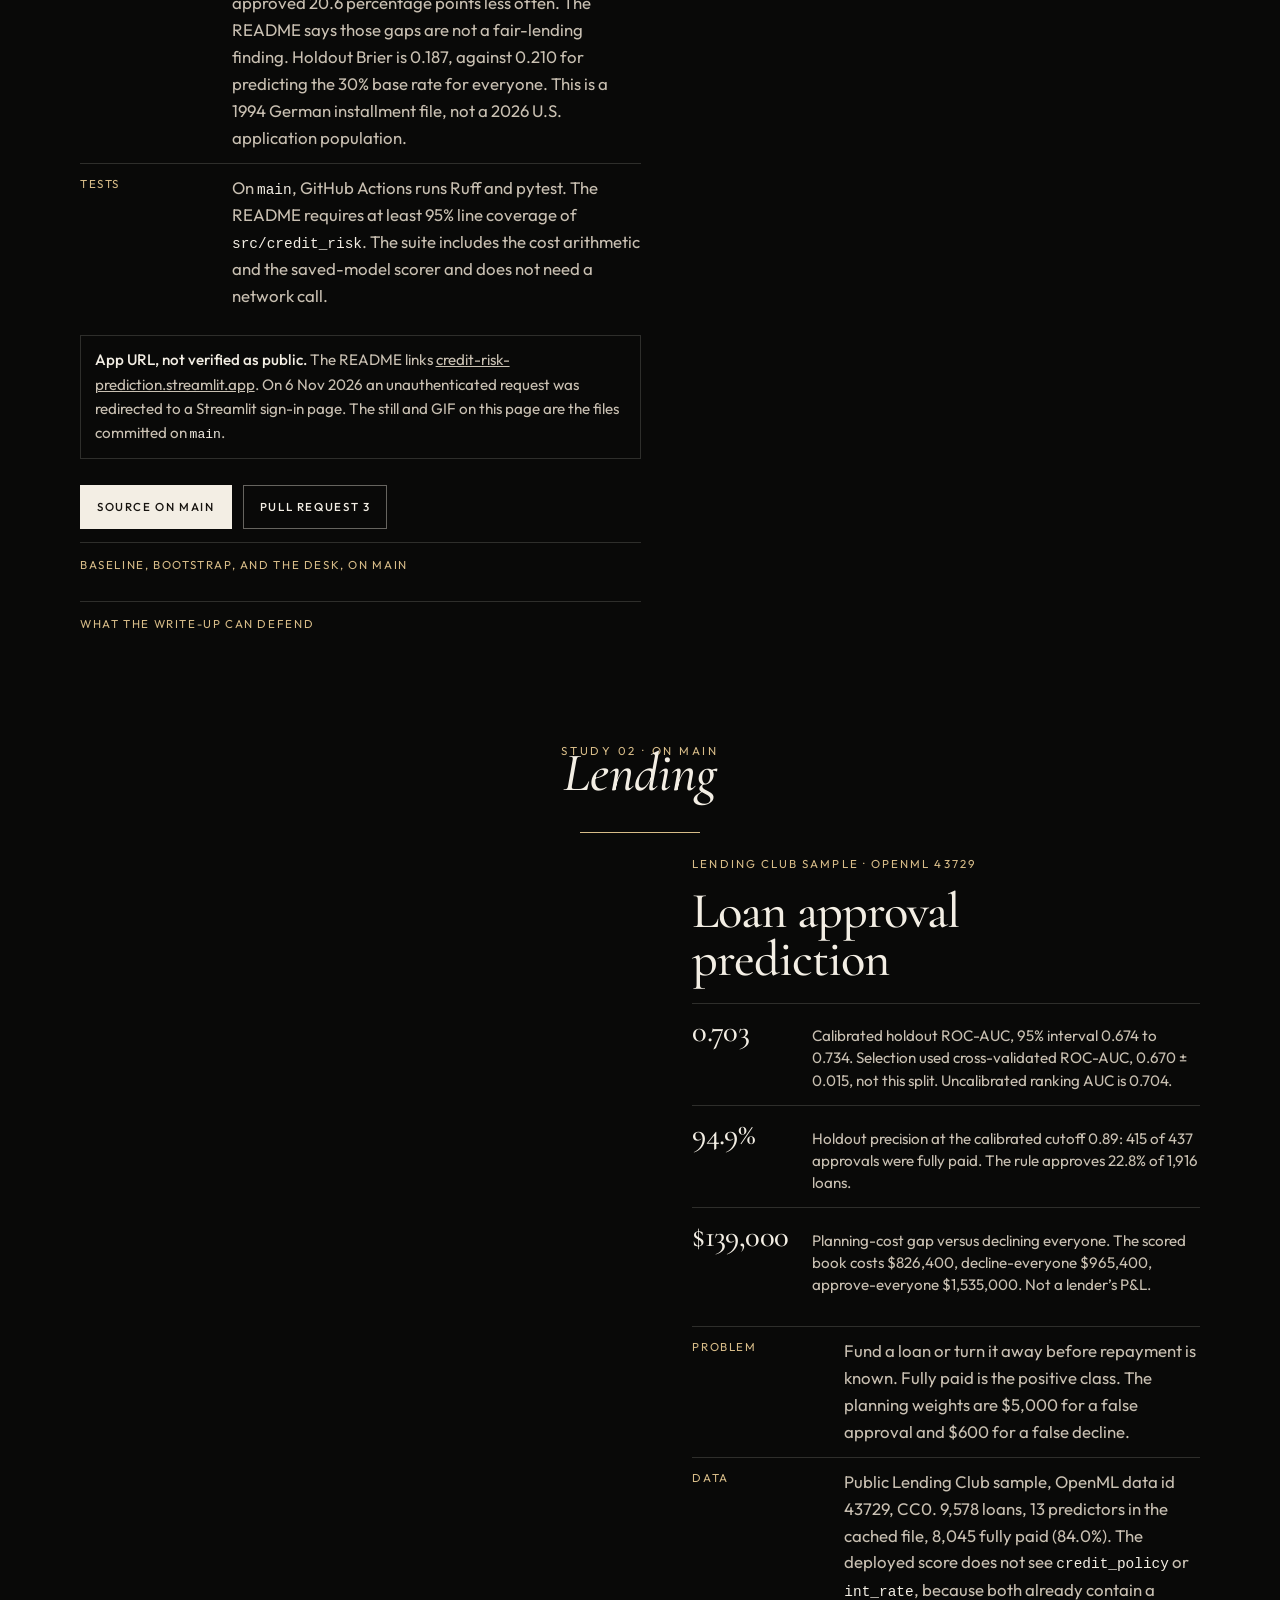
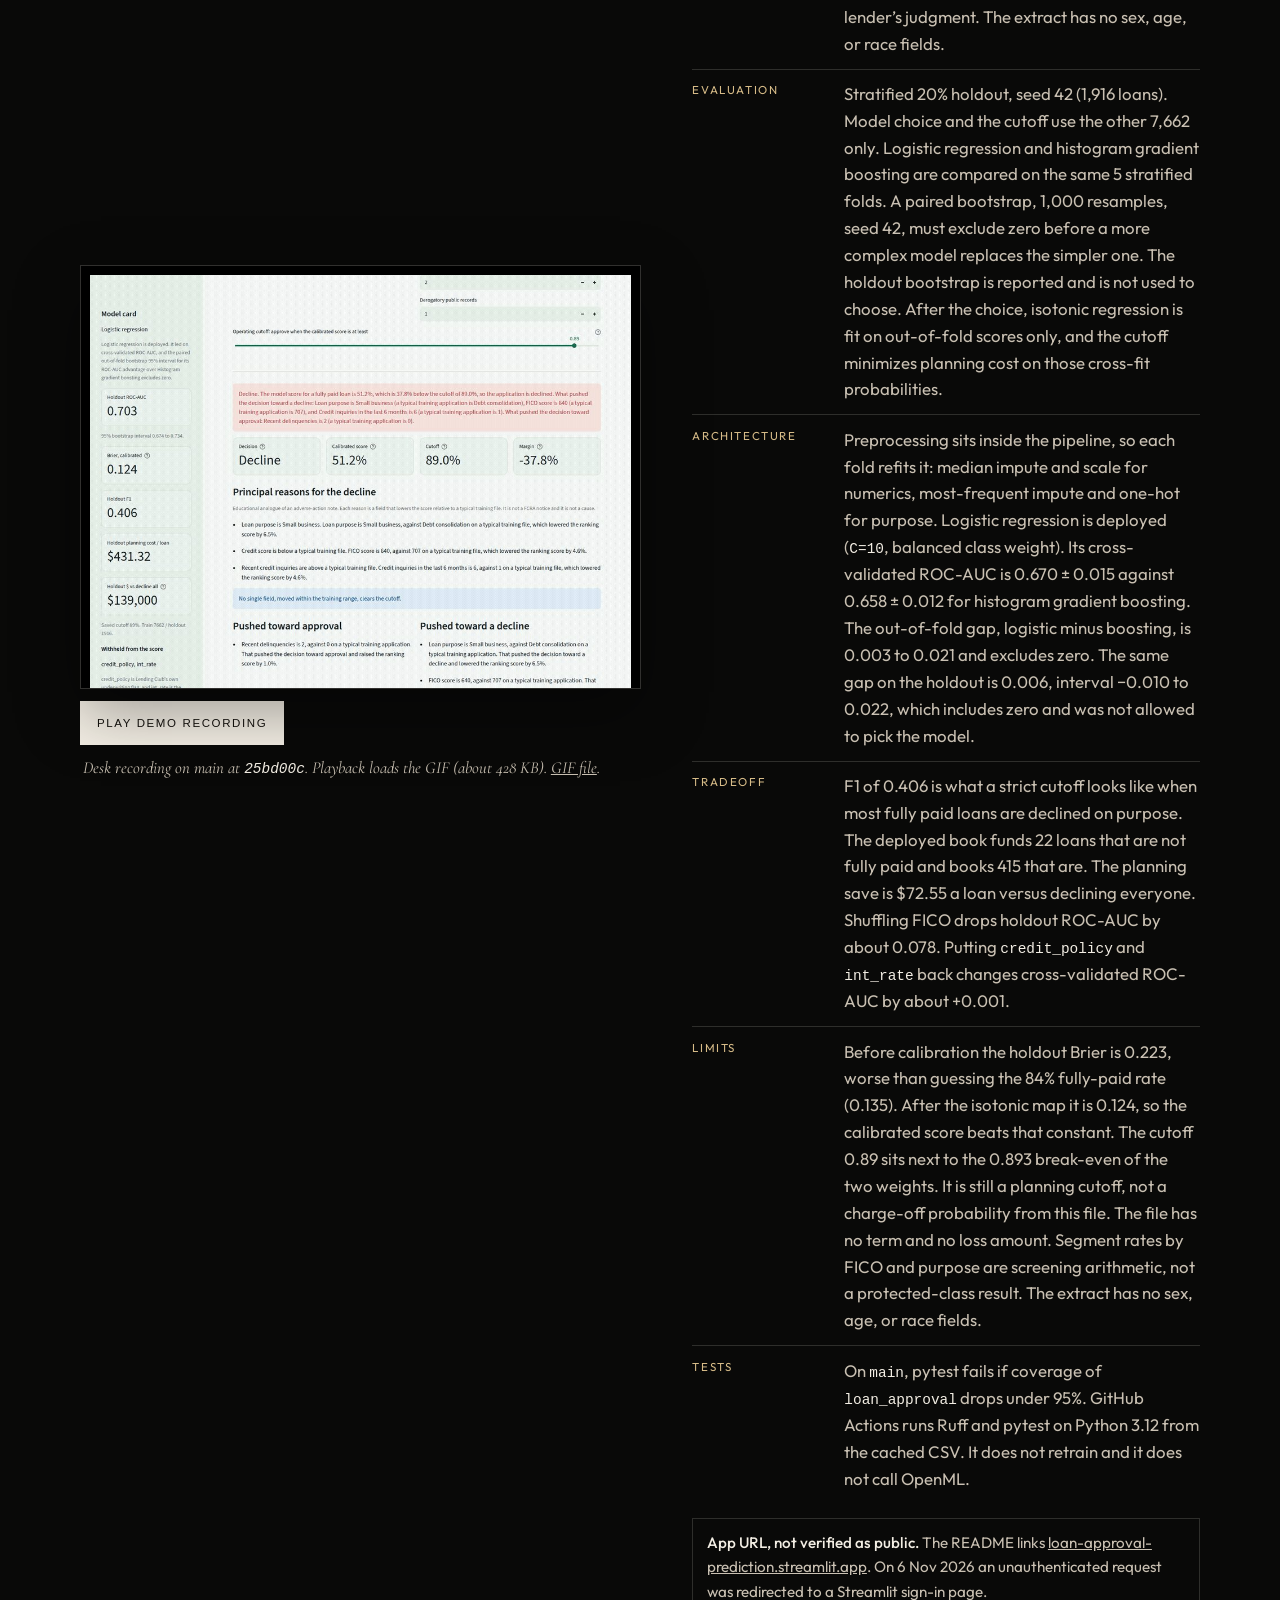
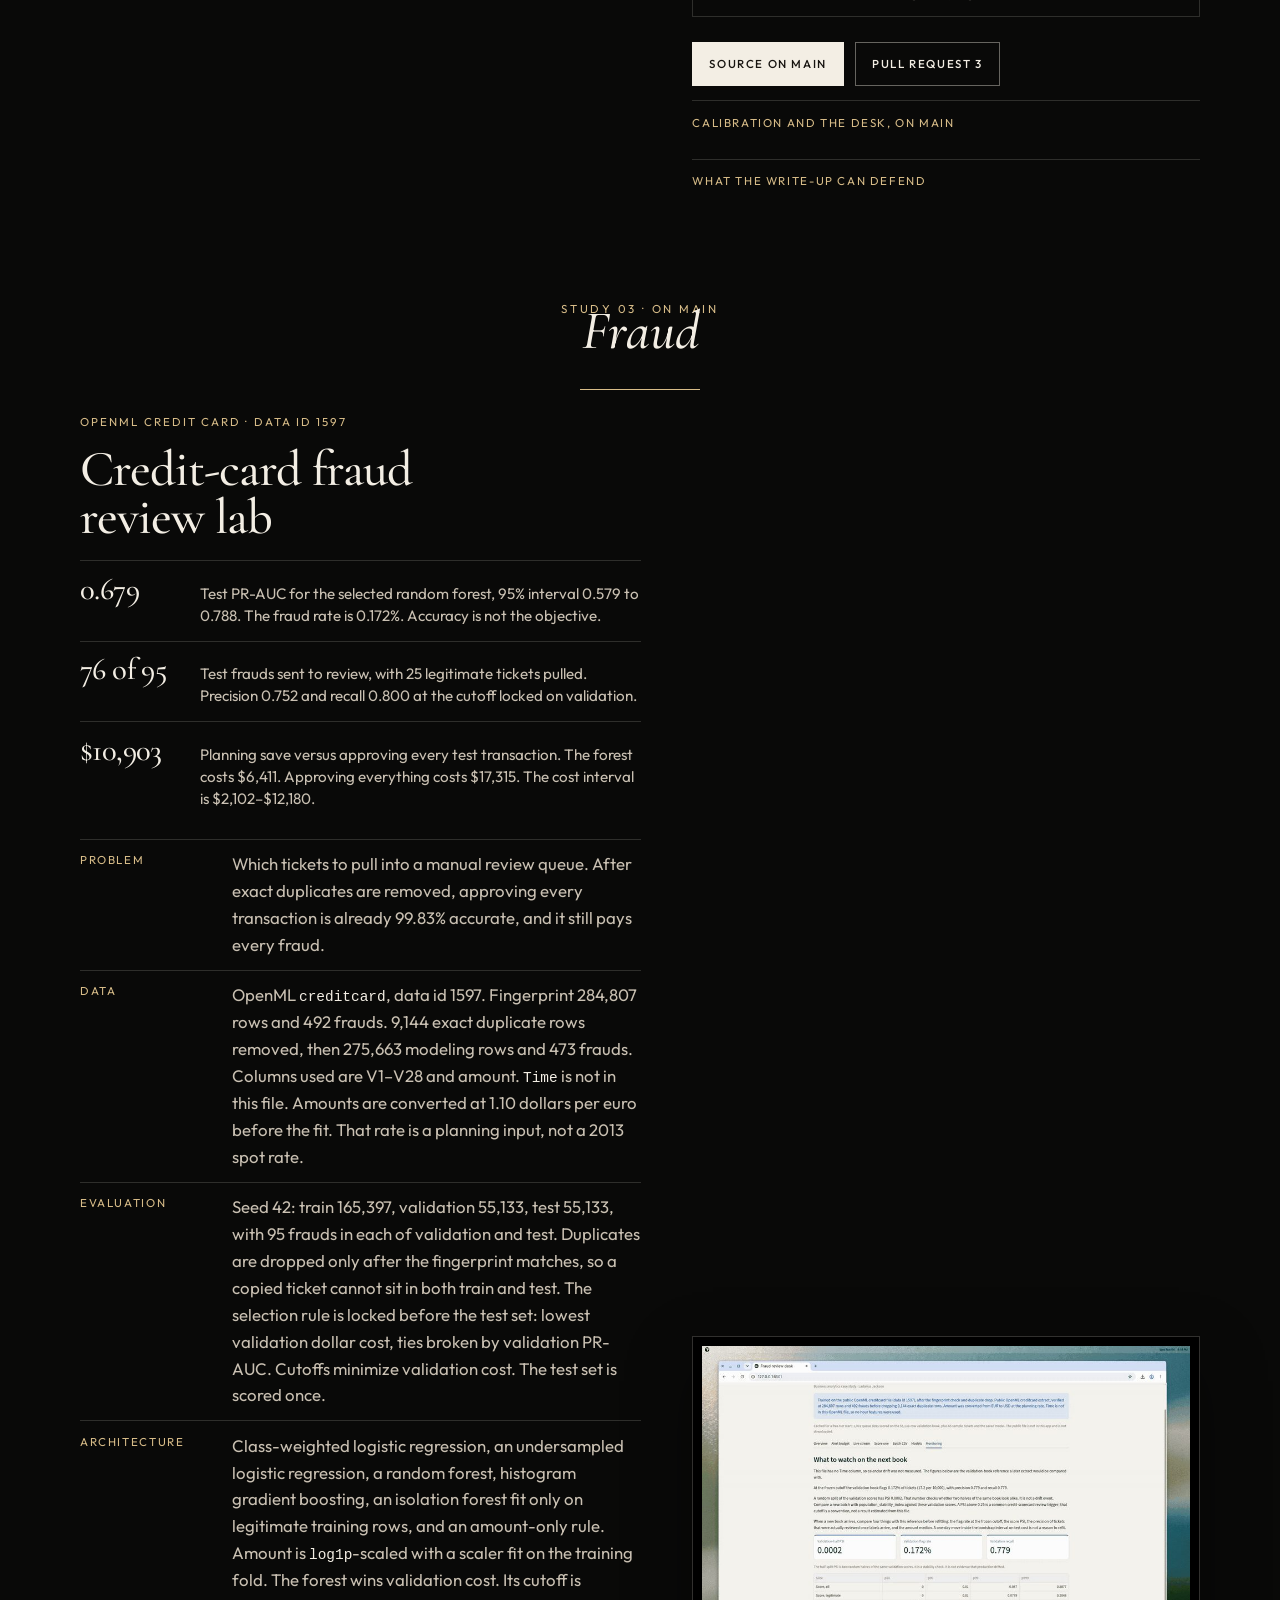
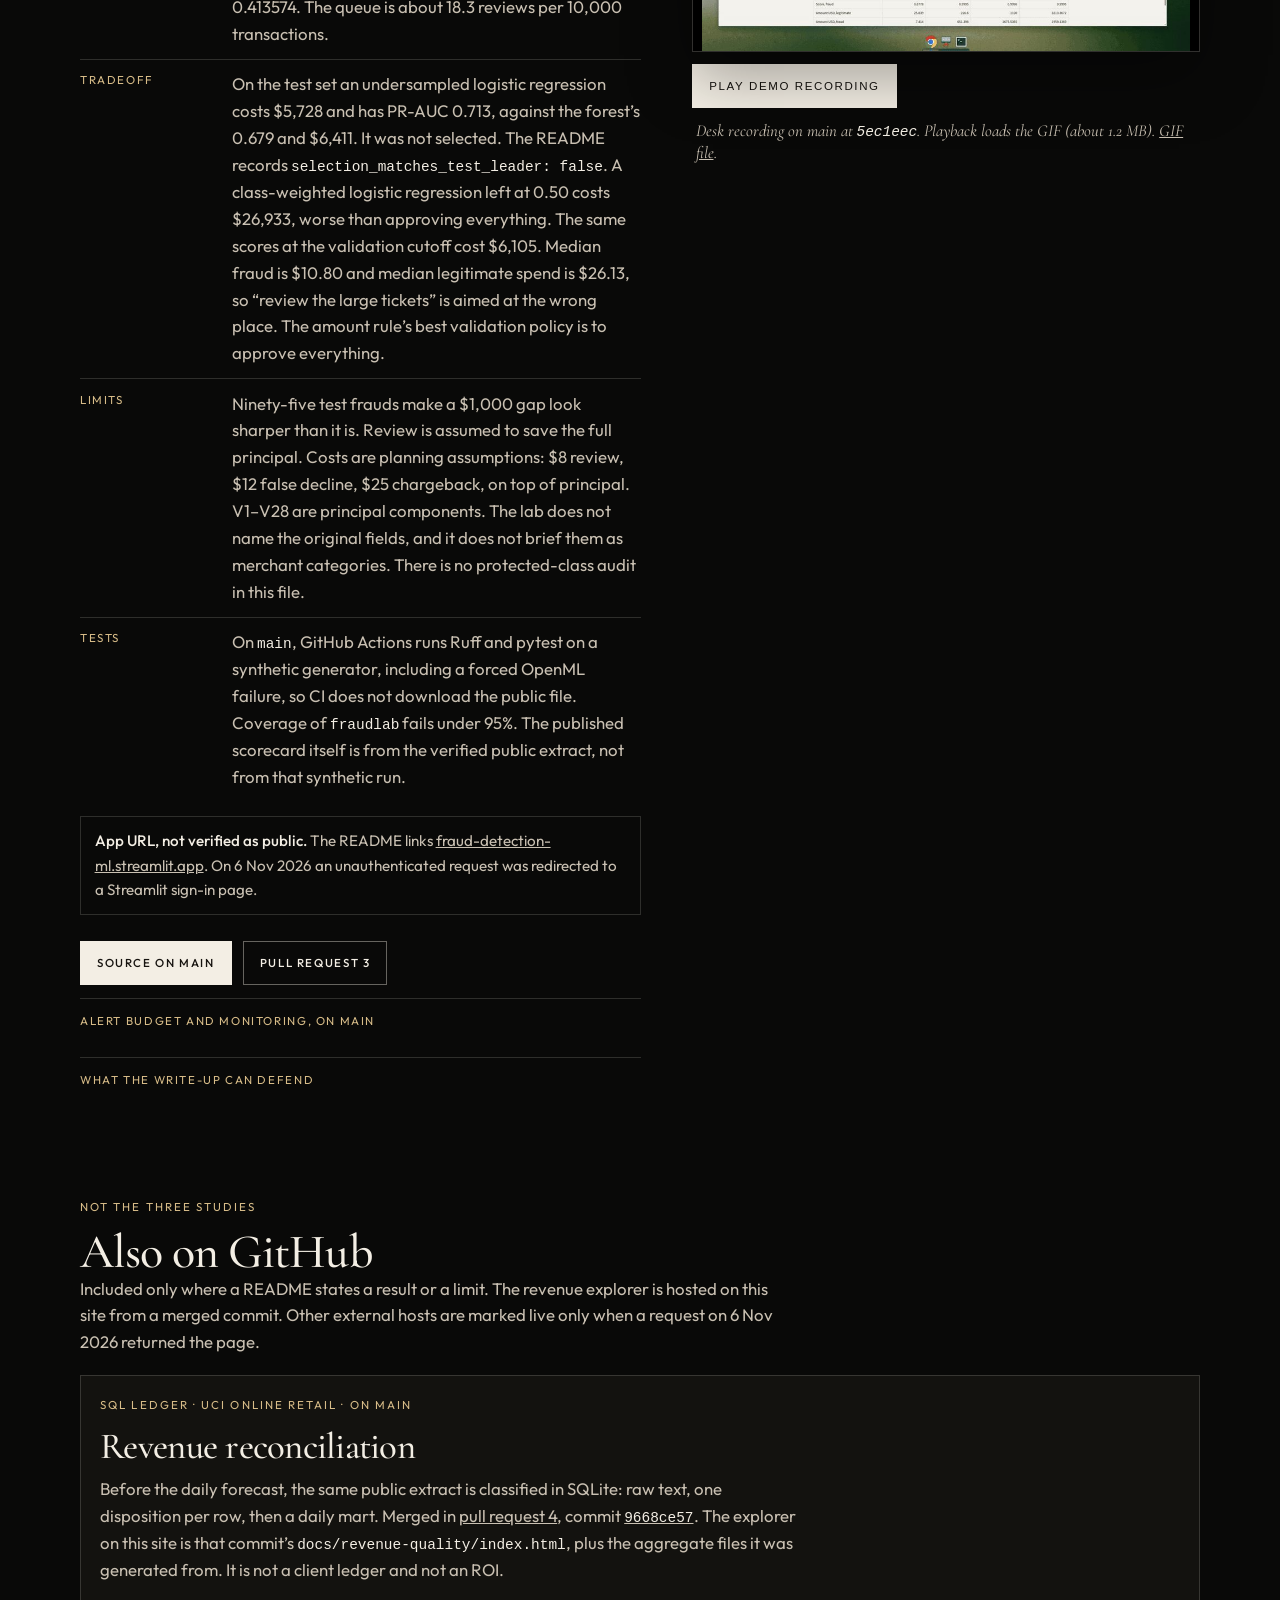
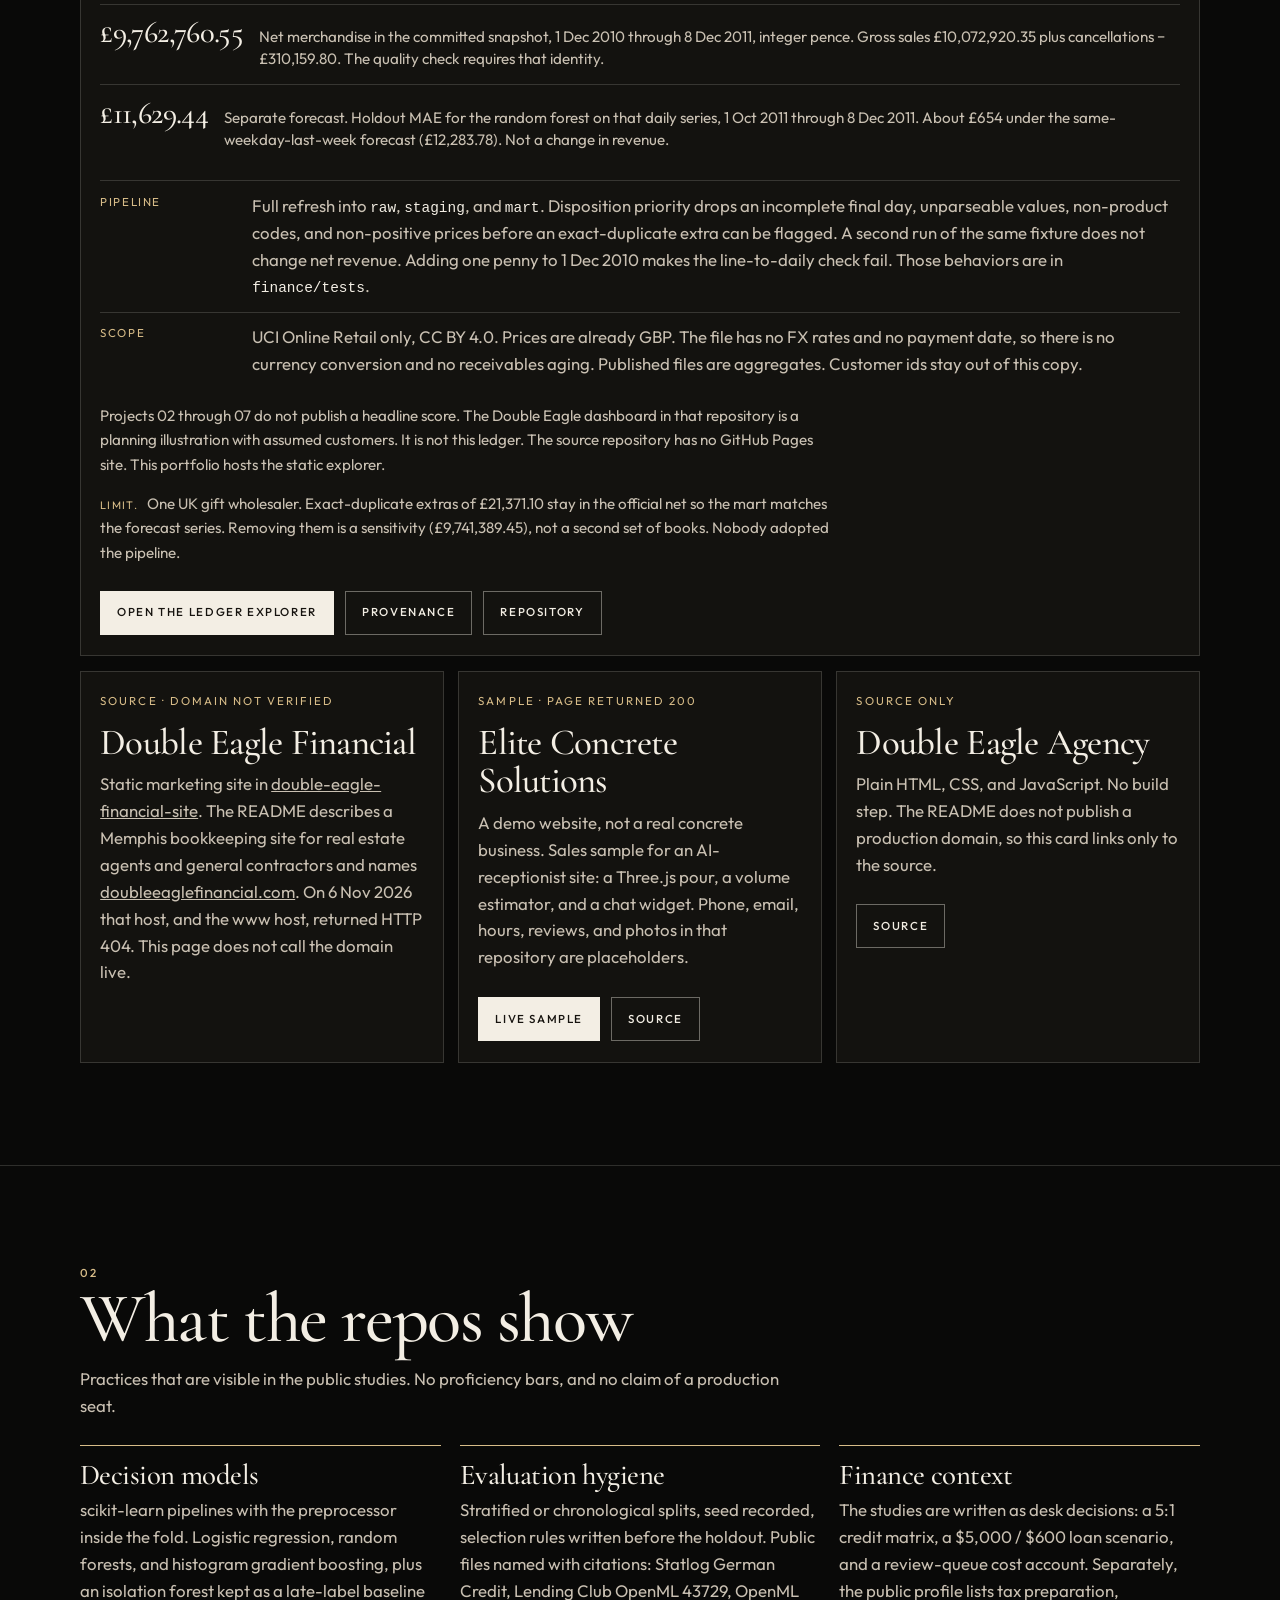
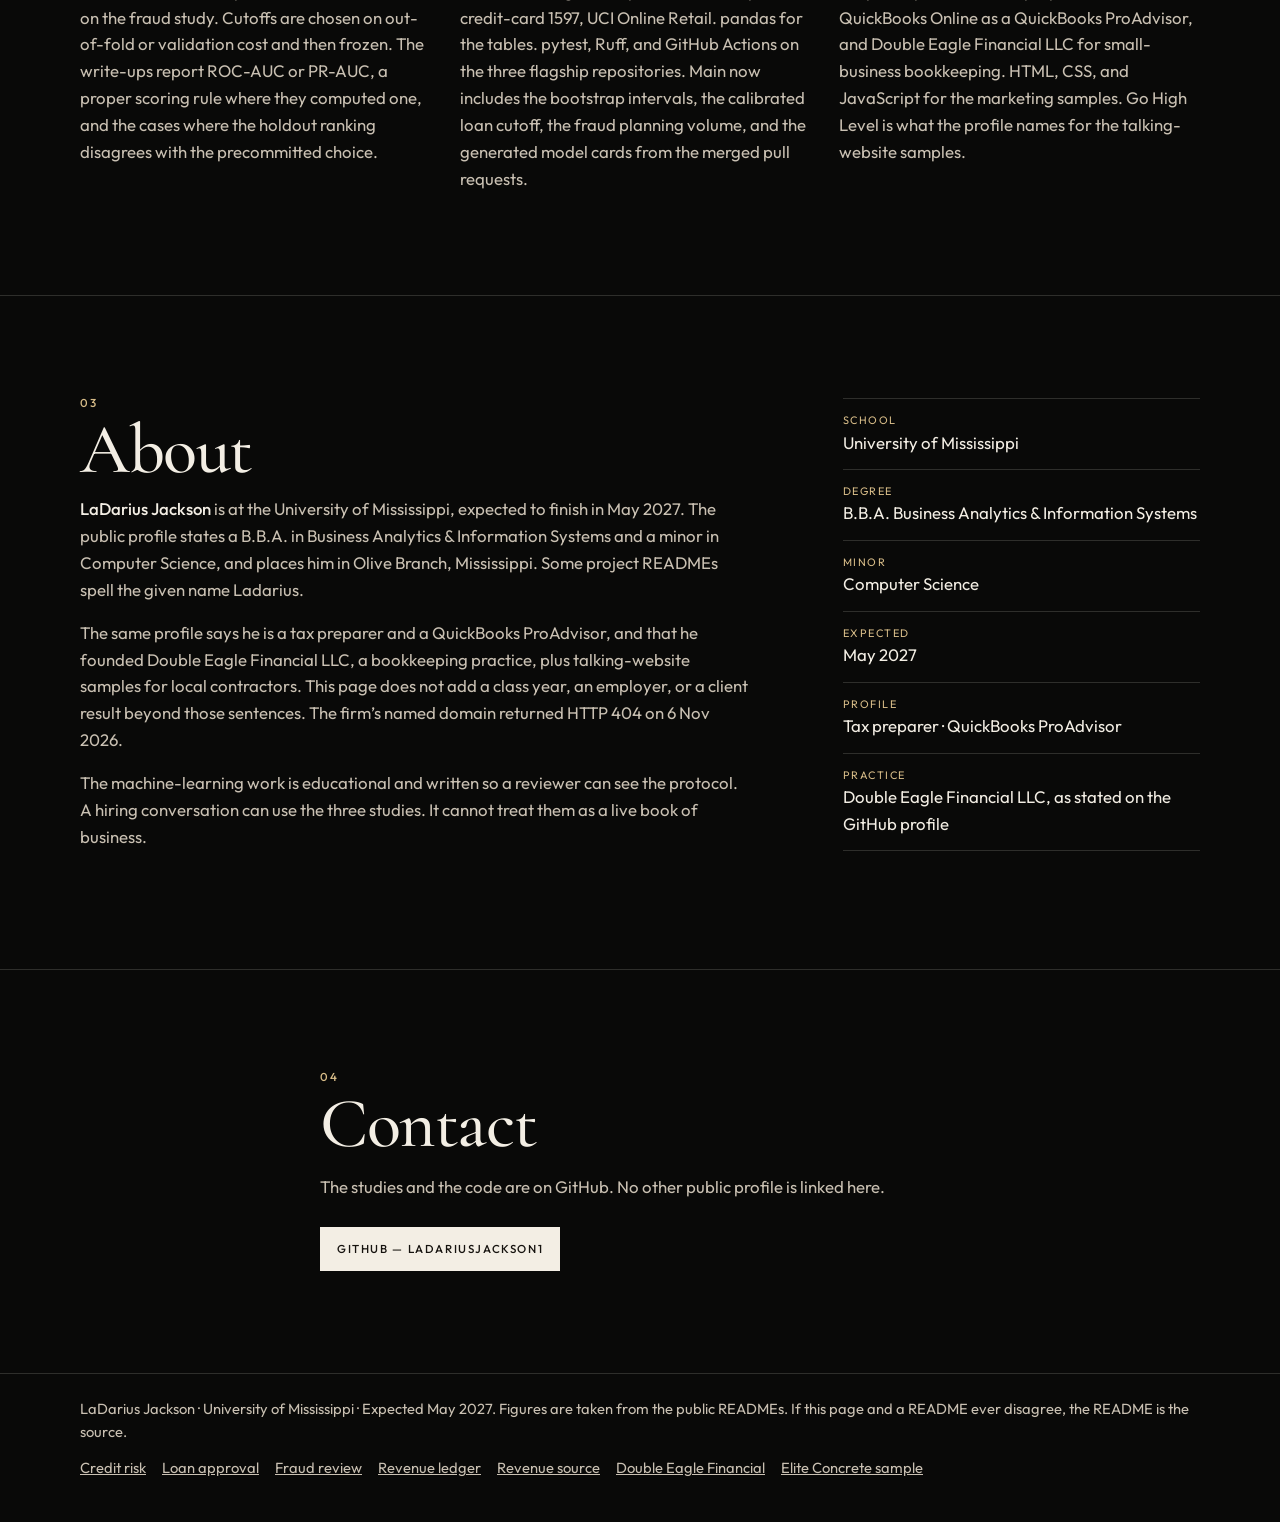
==== commit 00c04e60: "Host the UCI revenue ledger explorer on the portfolio. Mirror the merged static page and its aggrega" ====
--- a/index.html
+++ b/index.html
@@ -123,7 +123,7 @@
               <li><a href="#credit-risk"><span>01</span> Credit risk</a></li>
               <li><a href="#loan-approval"><span>02</span> Loan approval</a></li>
               <li><a href="#fraud-review"><span>03</span> Fraud review</a></li>
-              <li><a href="#revenue"><span>04</span> Revenue model</a></li>
+              <li><a href="#revenue"><span>04</span> Revenue ledger</a></li>
             </ol>
           </aside>
         </div>
@@ -398,29 +398,40 @@
           <div class="also-head" id="also-showing" data-now="Also on GitHub">
             <p class="kicker">Not the three studies</p>
             <h3>Also on GitHub</h3>
-            <p class="lede">Included only where a README states a result or a limit. No hosted link is marked live unless a request on 6 Nov 2026 returned the page.</p>
+            <p class="lede">Included only where a README states a result or a limit. The revenue explorer is hosted on this site from a merged commit. Other external hosts are marked live only when a request on 6 Nov 2026 returned the page.</p>
           </div>
 
           <div class="also-grid">
-            <article class="card tilt featurette reveal" id="revenue" data-now="Revenue model">
-              <p class="kicker">Forecast · UCI Online Retail</p>
-              <h3>Revenue prediction model</h3>
-              <p class="lede">The repository README lists seven studies — daily sales, churn, lead scoring, RFM, expense memos, MRR, and appointment no-shows — plus a Double Eagle Financial planning dashboard. His profile README describes this repository as being rebuilt. Only the daily-sales study publishes a headline error.</p>
+            <article class="card tilt featurette reveal" id="revenue" data-now="Revenue ledger">
+              <p class="kicker">SQL ledger · UCI Online Retail · on main</p>
+              <h3>Revenue reconciliation</h3>
+              <p class="lede">Before the daily forecast, the same public extract is classified in SQLite: raw text, one disposition per row, then a daily mart. Merged in <a href="https://github.com/ladariusjackson1/revenue-prediction-model/pull/4">pull request 4</a>, commit <a href="https://github.com/ladariusjackson1/revenue-prediction-model/commit/9668ce5784023b22adbc0ea89b6a859f02bd56d7"><code>9668ce57</code></a>. The explorer on this site is that commit’s <code>docs/revenue-quality/index.html</code>, plus the aggregate files it was generated from. It is not a client ledger and not an ROI.</p>
               <dl class="metrics">
                 <div>
+                  <dt>£9,762,760.55</dt>
+                  <dd>Net merchandise in the committed snapshot, 1 Dec 2010 through 8 Dec 2011, integer pence. Gross sales £10,072,920.35 plus cancellations −£310,159.80. The quality check requires that identity.</dd>
+                </div>
+                <div>
                   <dt>£11,629.44</dt>
-                  <dd>Holdout MAE for the saved random forest, 1 October 2011 through 8 December 2011. The model was chosen on an earlier window.</dd>
-                </div>
+                  <dd>Separate forecast. Holdout MAE for the random forest on that daily series, 1 Oct 2011 through 8 Dec 2011. About £654 under the same-weekday-last-week forecast (£12,283.78). Not a change in revenue.</dd>
+                </div>
+              </dl>
+              <dl class="case">
                 <div>
-                  <dt>About £654</dt>
-                  <dd>Lower MAE than forecasting each day with the same weekday one week earlier. The seasonal naive test MAE is £12,283.78.</dd>
+                  <dt>Pipeline</dt>
+                  <dd>Full refresh into <code>raw</code>, <code>staging</code>, and <code>mart</code>. Disposition priority drops an incomplete final day, unparseable values, non-product codes, and non-positive prices before an exact-duplicate extra can be flagged. A second run of the same fixture does not change net revenue. Adding one penny to 1 Dec 2010 makes the line-to-daily check fail. Those behaviors are in <code>finance/tests</code>.</dd>
+                </div>
+                <div>
+                  <dt>Scope</dt>
+                  <dd>UCI Online Retail only, CC BY 4.0. Prices are already GBP. The file has no FX rates and no payment date, so there is no currency conversion and no receivables aging. Published files are aggregates. Customer ids stay out of this copy.</dd>
                 </div>
               </dl>
-              <p class="note">Projects 02 through 07 do not publish a headline score in their READMEs. This page does not quote a churn rate, a lead-score AUC, or a dashboard KPI. There is no public demo URL in the repository.</p>
-              <p class="limit"><span>Limit.</span> One UK gift retailer and one holiday-season window. The gain over last week is real on this split and modest against errors of about £12,000. It is not a Double Eagle revenue result.</p>
+              <p class="note">Projects 02 through 07 do not publish a headline score. The Double Eagle dashboard in that repository is a planning illustration with assumed customers. It is not this ledger. The source repository has no GitHub Pages site. This portfolio hosts the static explorer.</p>
+              <p class="limit"><span>Limit.</span> One UK gift wholesaler. Exact-duplicate extras of £21,371.10 stay in the official net so the mart matches the forecast series. Removing them is a sensitivity (£9,741,389.45), not a second set of books. Nobody adopted the pipeline.</p>
               <div class="actions">
-                <a class="btn btn-solid" href="https://github.com/ladariusjackson1/revenue-prediction-model" target="_blank" rel="noopener noreferrer">Repository<span class="sr-only"> (opens in a new tab)</span></a>
-                <a class="btn" href="https://github.com/ladariusjackson1/revenue-prediction-model/blob/main/projects/01-daily-sales-forecast/README.md" target="_blank" rel="noopener noreferrer">Forecast write-up<span class="sr-only"> (opens in a new tab)</span></a>
+                <a class="btn btn-solid" href="/revenue-quality/">Open the ledger explorer</a>
+                <a class="btn" href="https://github.com/ladariusjackson1/revenue-prediction-model/blob/9668ce5784023b22adbc0ea89b6a859f02bd56d7/finance/PROVENANCE.md" target="_blank" rel="noopener noreferrer">Provenance<span class="sr-only"> (opens in a new tab)</span></a>
+                <a class="btn" href="https://github.com/ladariusjackson1/revenue-prediction-model" target="_blank" rel="noopener noreferrer">Repository<span class="sr-only"> (opens in a new tab)</span></a>
               </div>
             </article>
 
@@ -510,7 +521,8 @@
           <li><a href="https://github.com/ladariusjackson1/credit-risk-prediction" target="_blank" rel="noopener noreferrer">Credit risk</a></li>
           <li><a href="https://github.com/ladariusjackson1/loan-approval-prediction" target="_blank" rel="noopener noreferrer">Loan approval</a></li>
           <li><a href="https://github.com/ladariusjackson1/fraud-detection-ml" target="_blank" rel="noopener noreferrer">Fraud review</a></li>
-          <li><a href="https://github.com/ladariusjackson1/revenue-prediction-model" target="_blank" rel="noopener noreferrer">Revenue model</a></li>
+          <li><a href="/revenue-quality/">Revenue ledger</a></li>
+          <li><a href="https://github.com/ladariusjackson1/revenue-prediction-model" target="_blank" rel="noopener noreferrer">Revenue source</a></li>
           <li><a href="https://github.com/ladariusjackson1/double-eagle-financial-site" target="_blank" rel="noopener noreferrer">Double Eagle Financial</a></li>
           <li><a href="https://github.com/ladariusjackson1/elite-concrete" target="_blank" rel="noopener noreferrer">Elite Concrete sample</a></li>
         </ul>
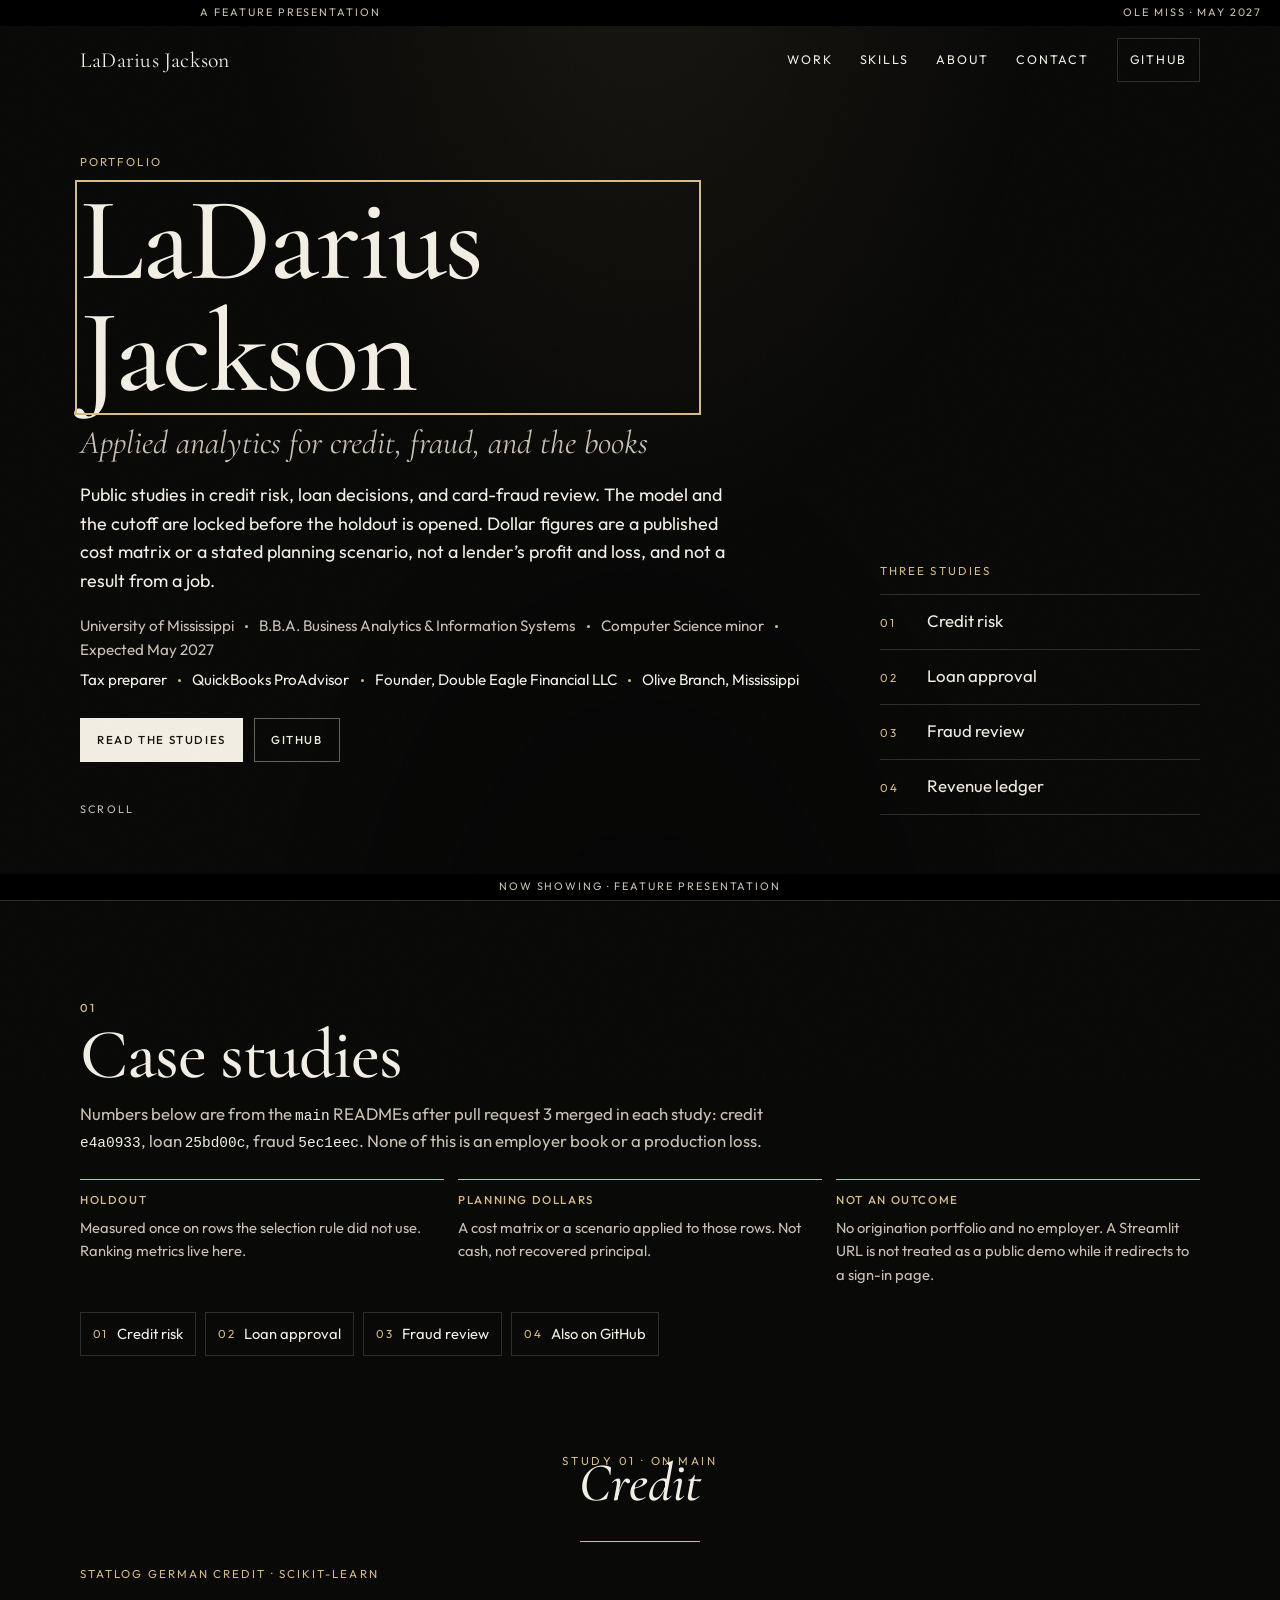
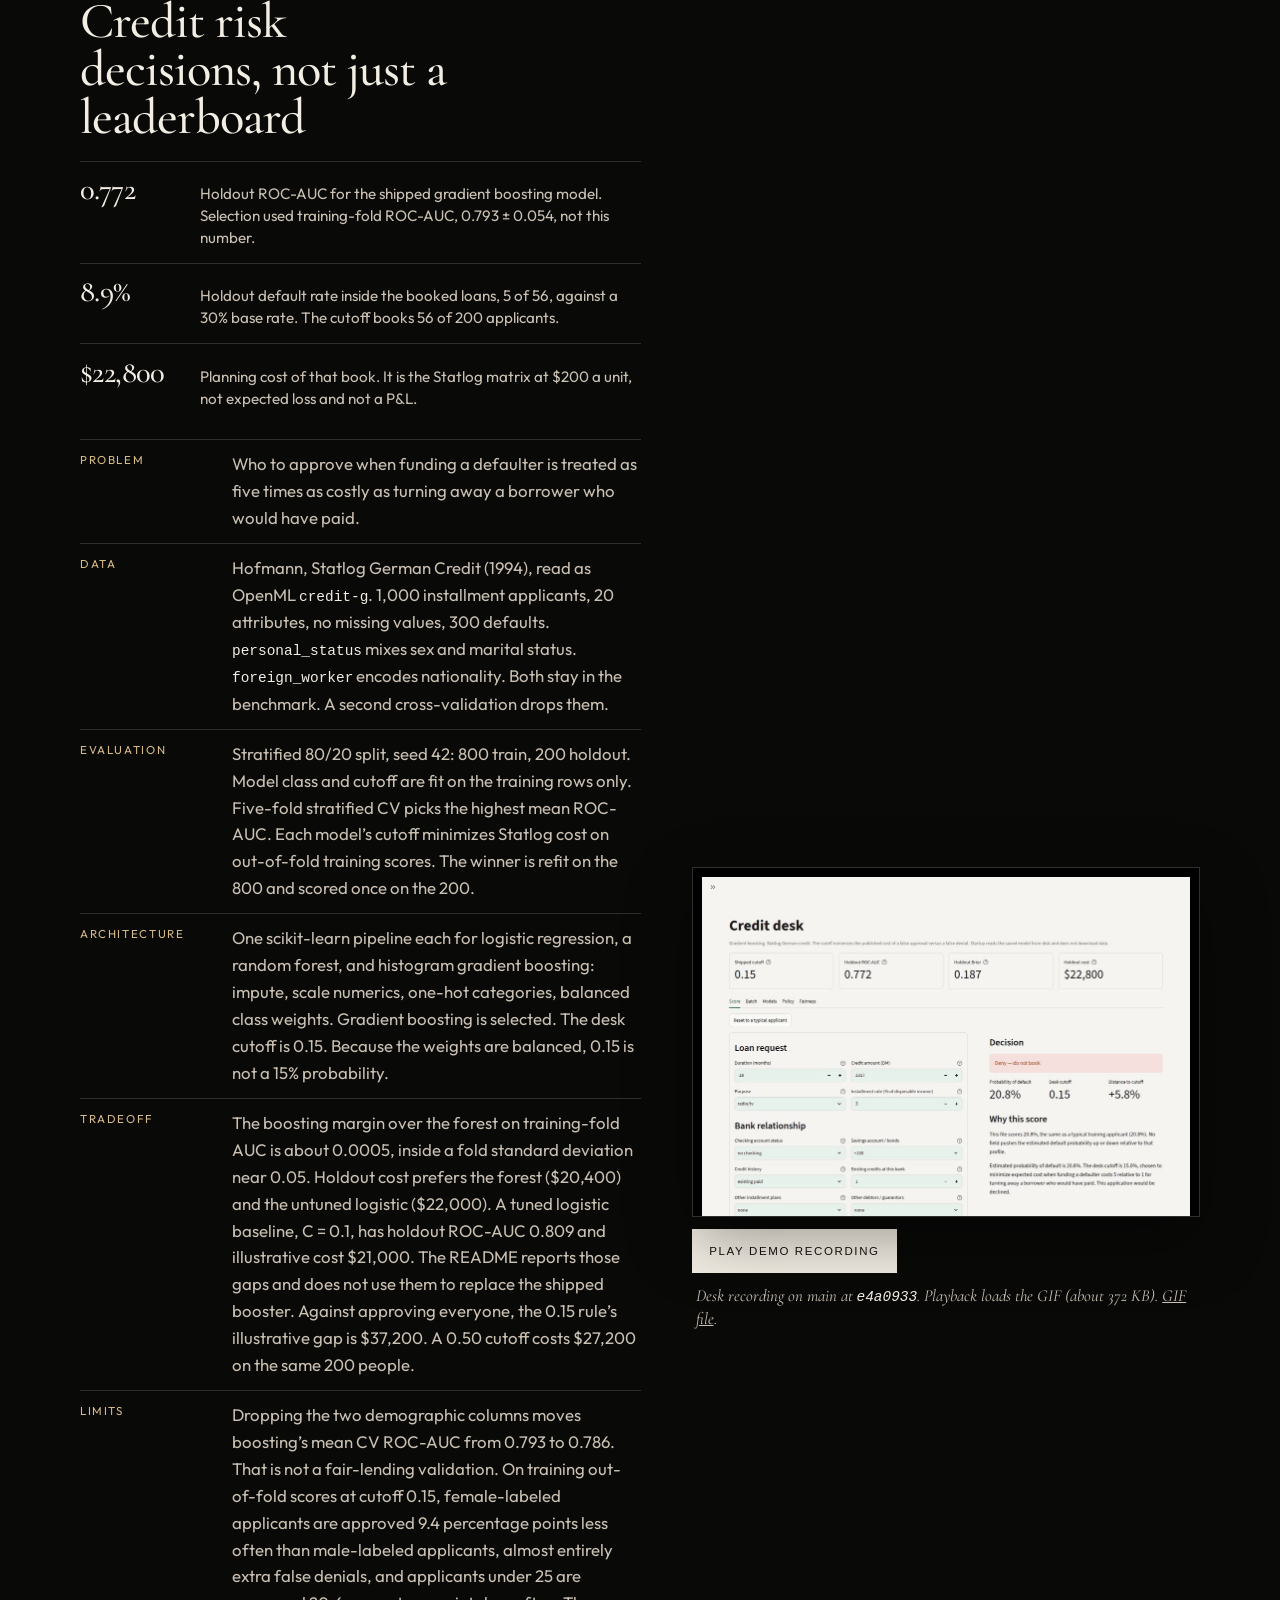
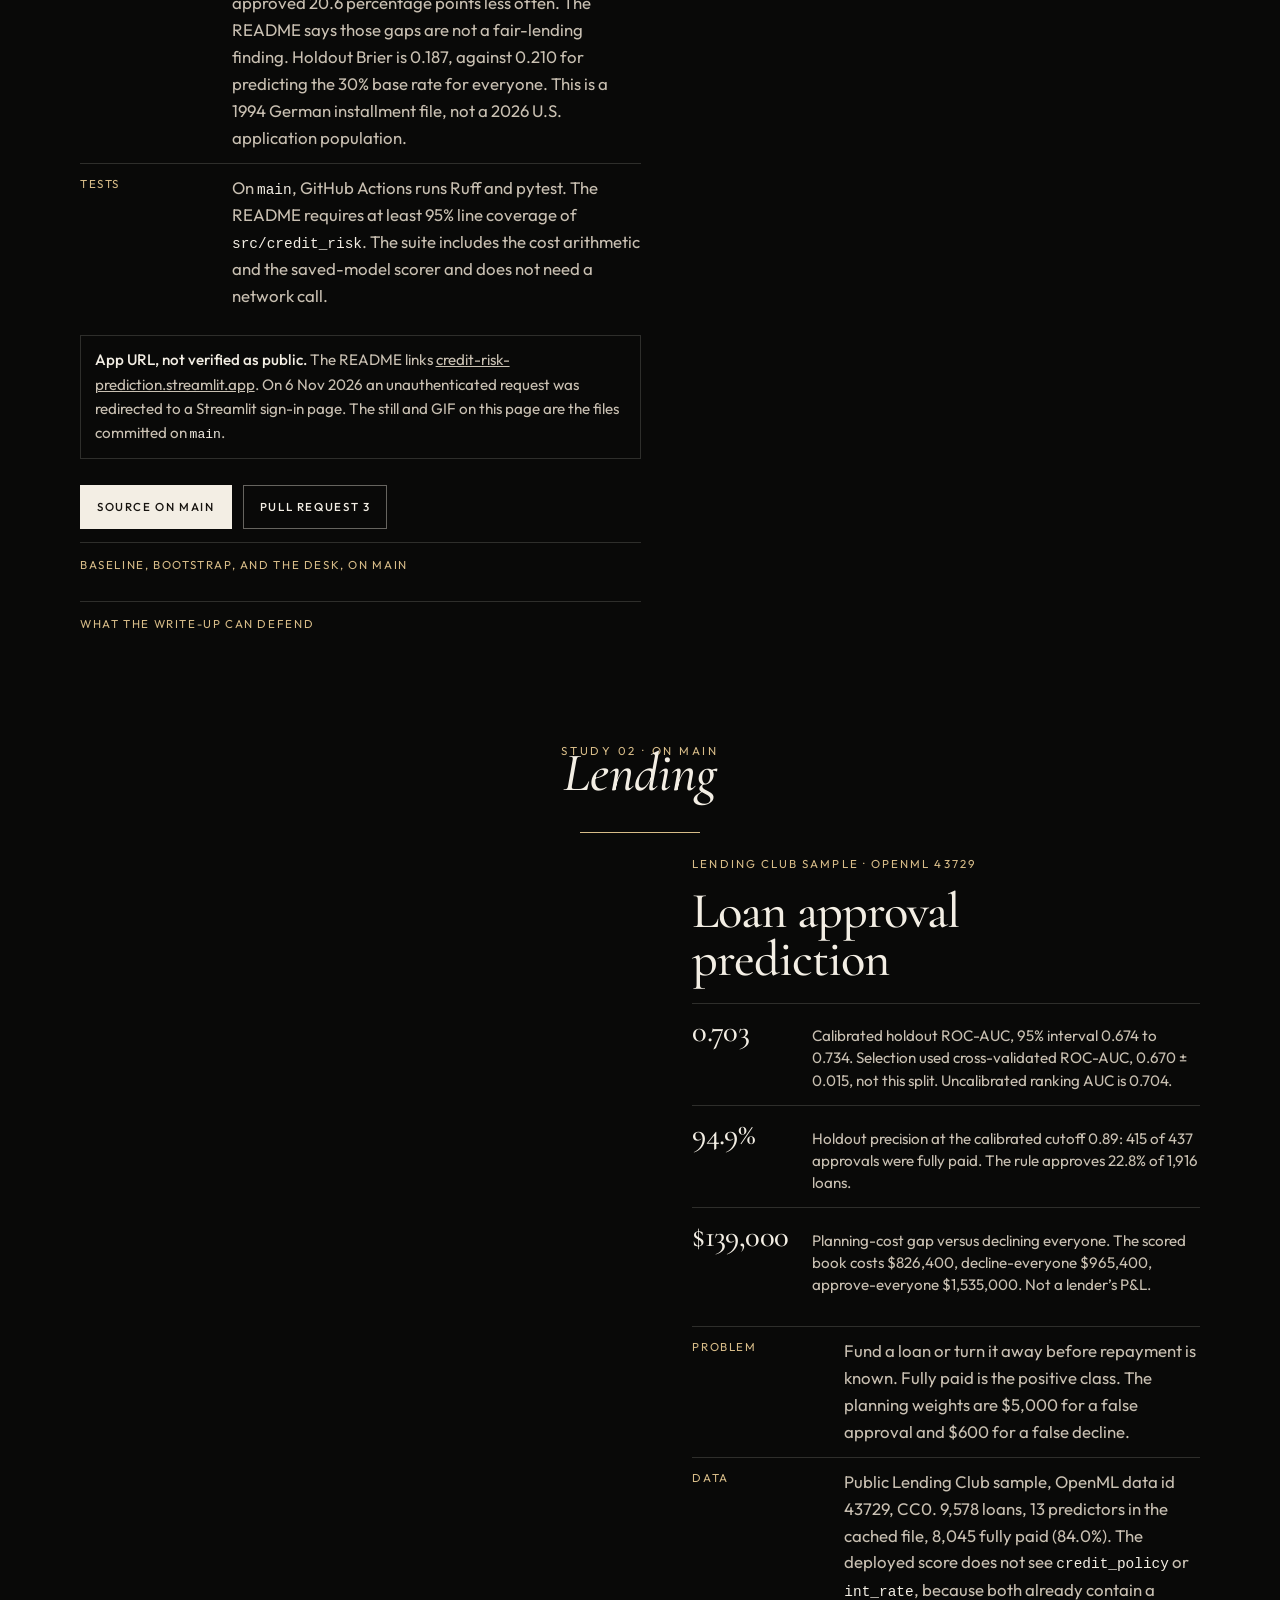
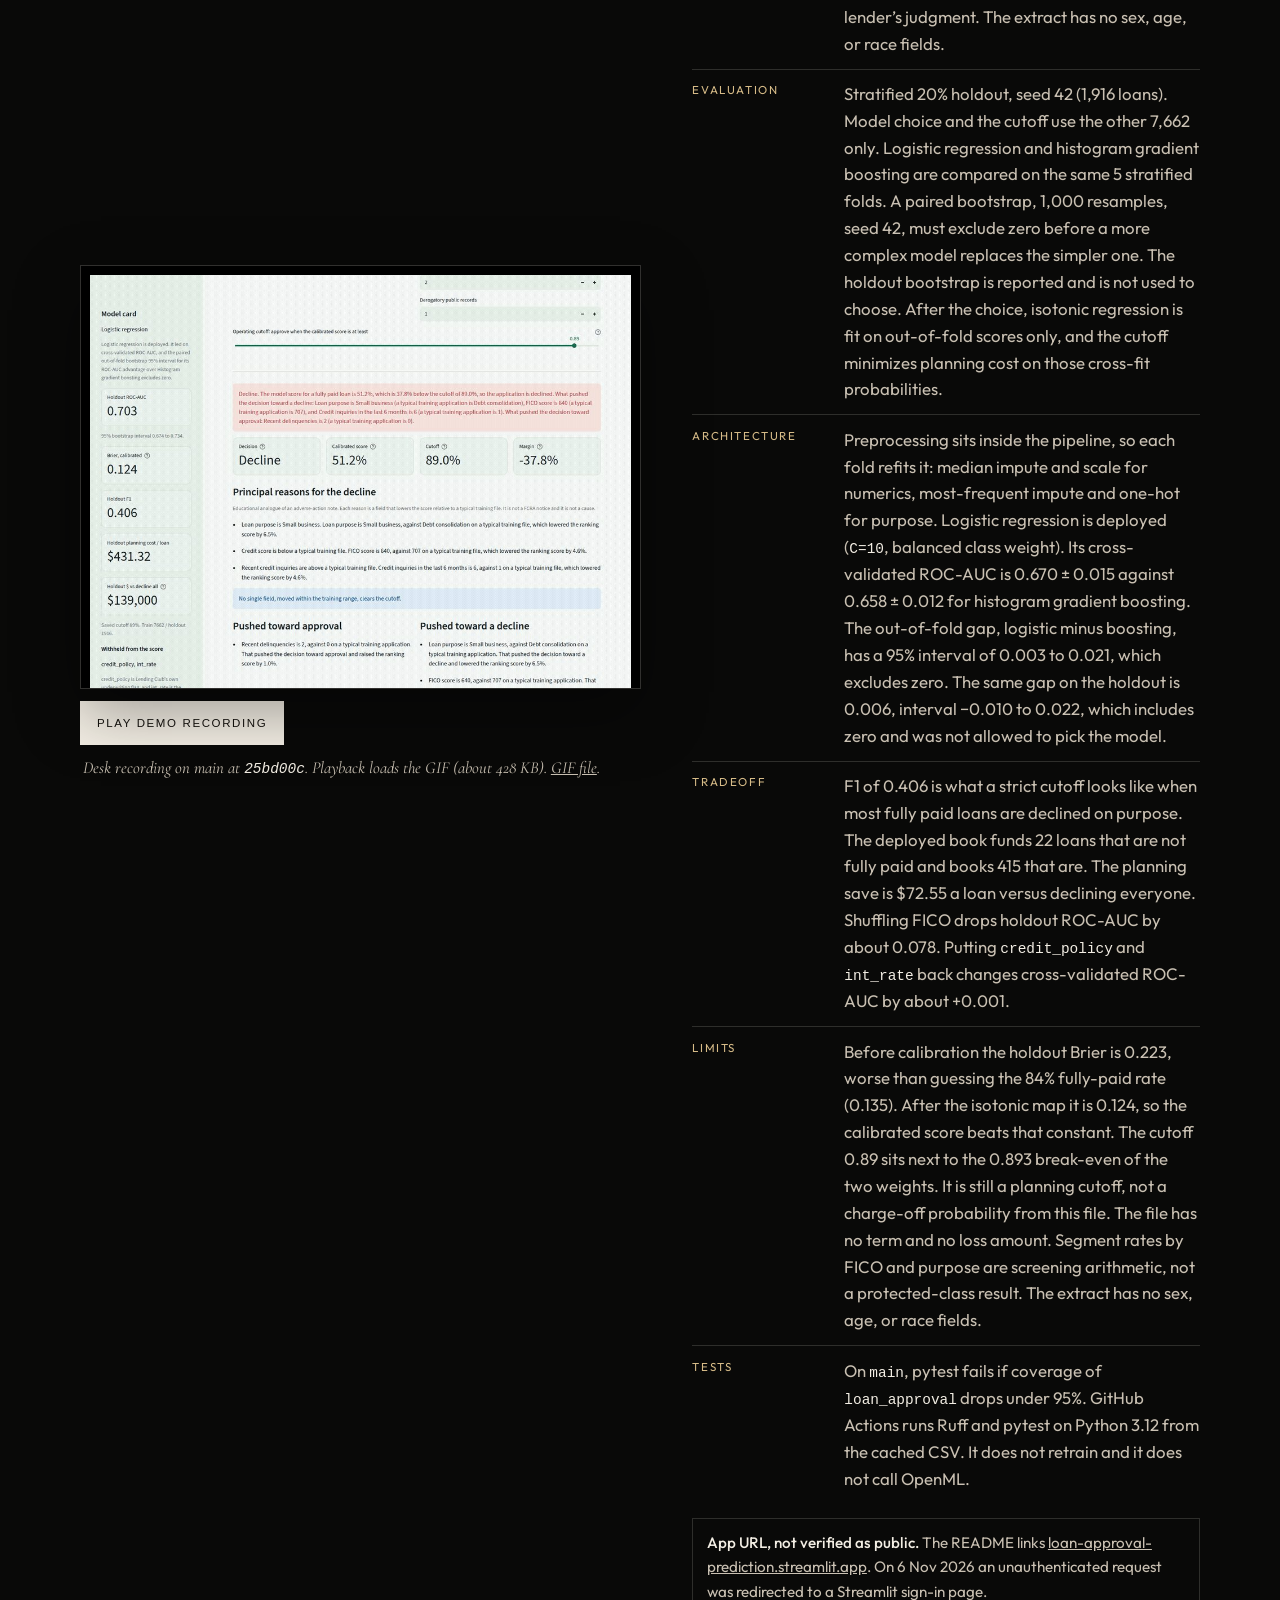
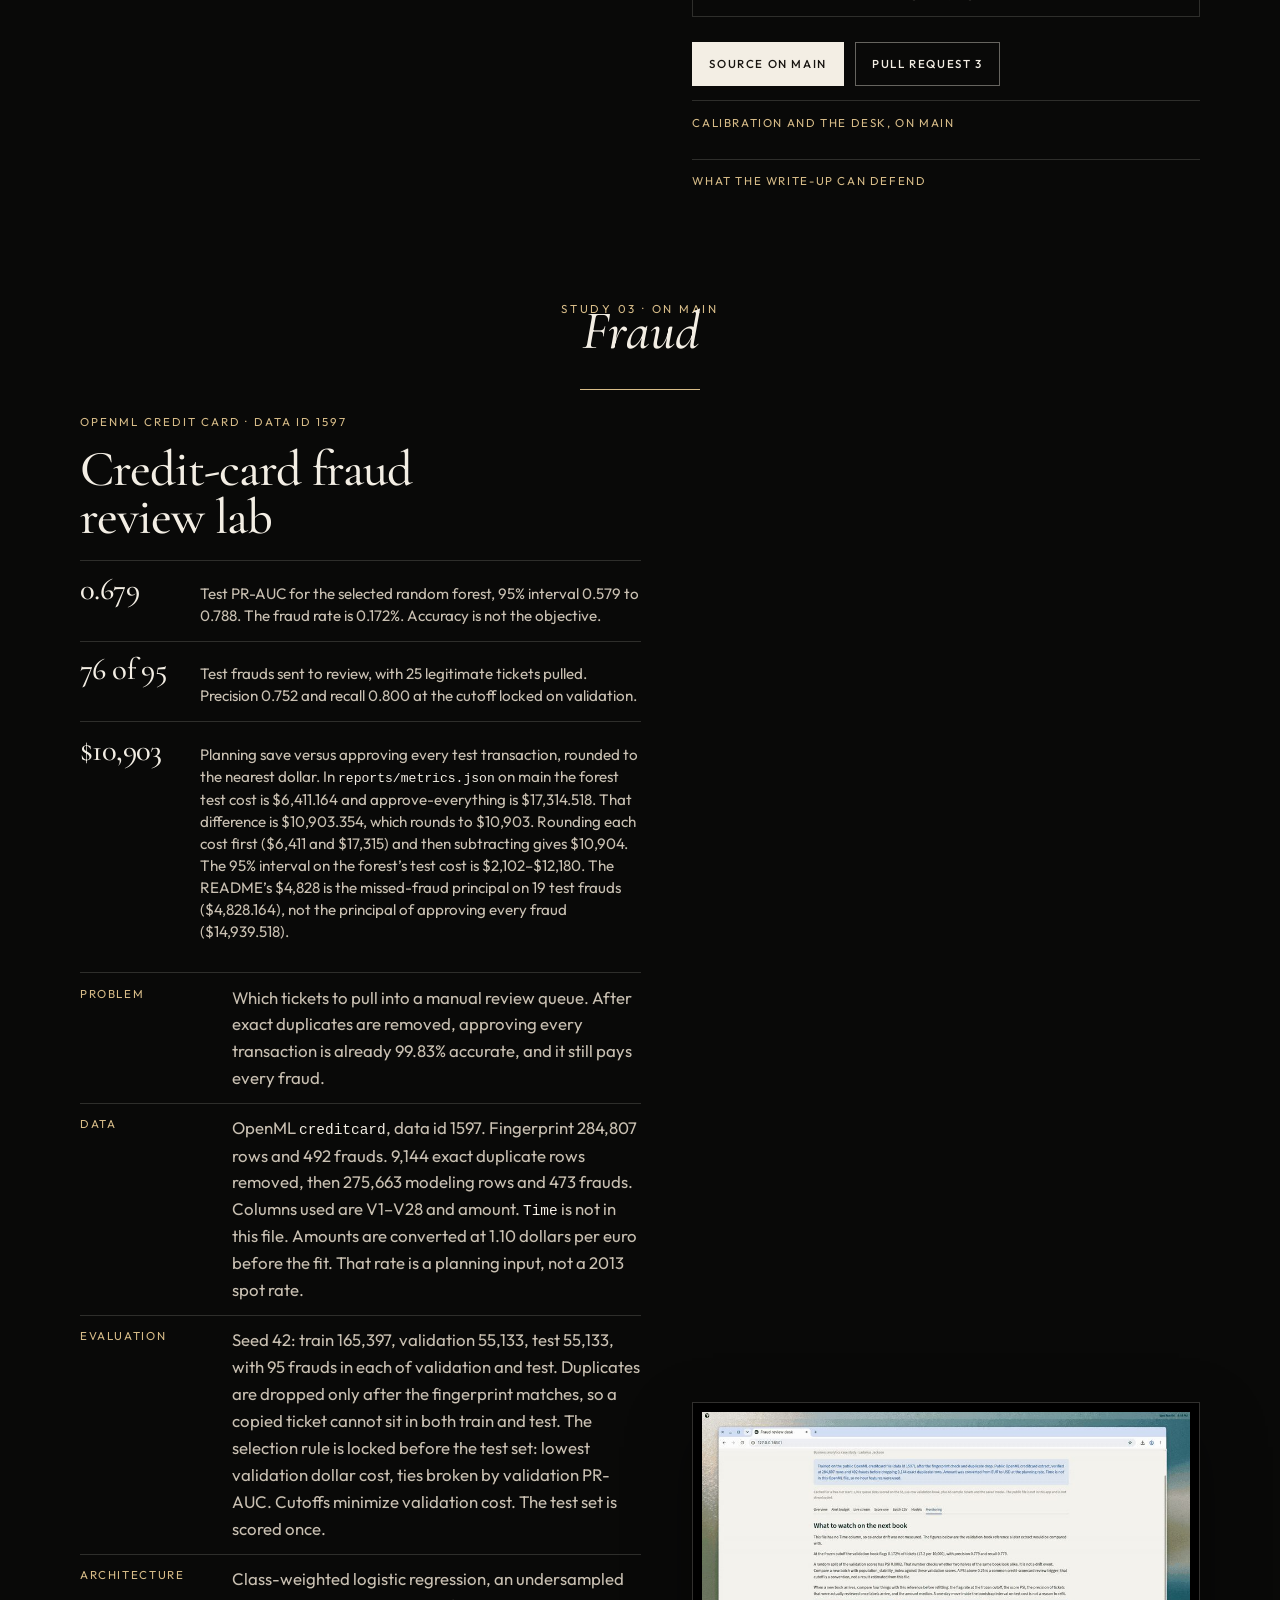
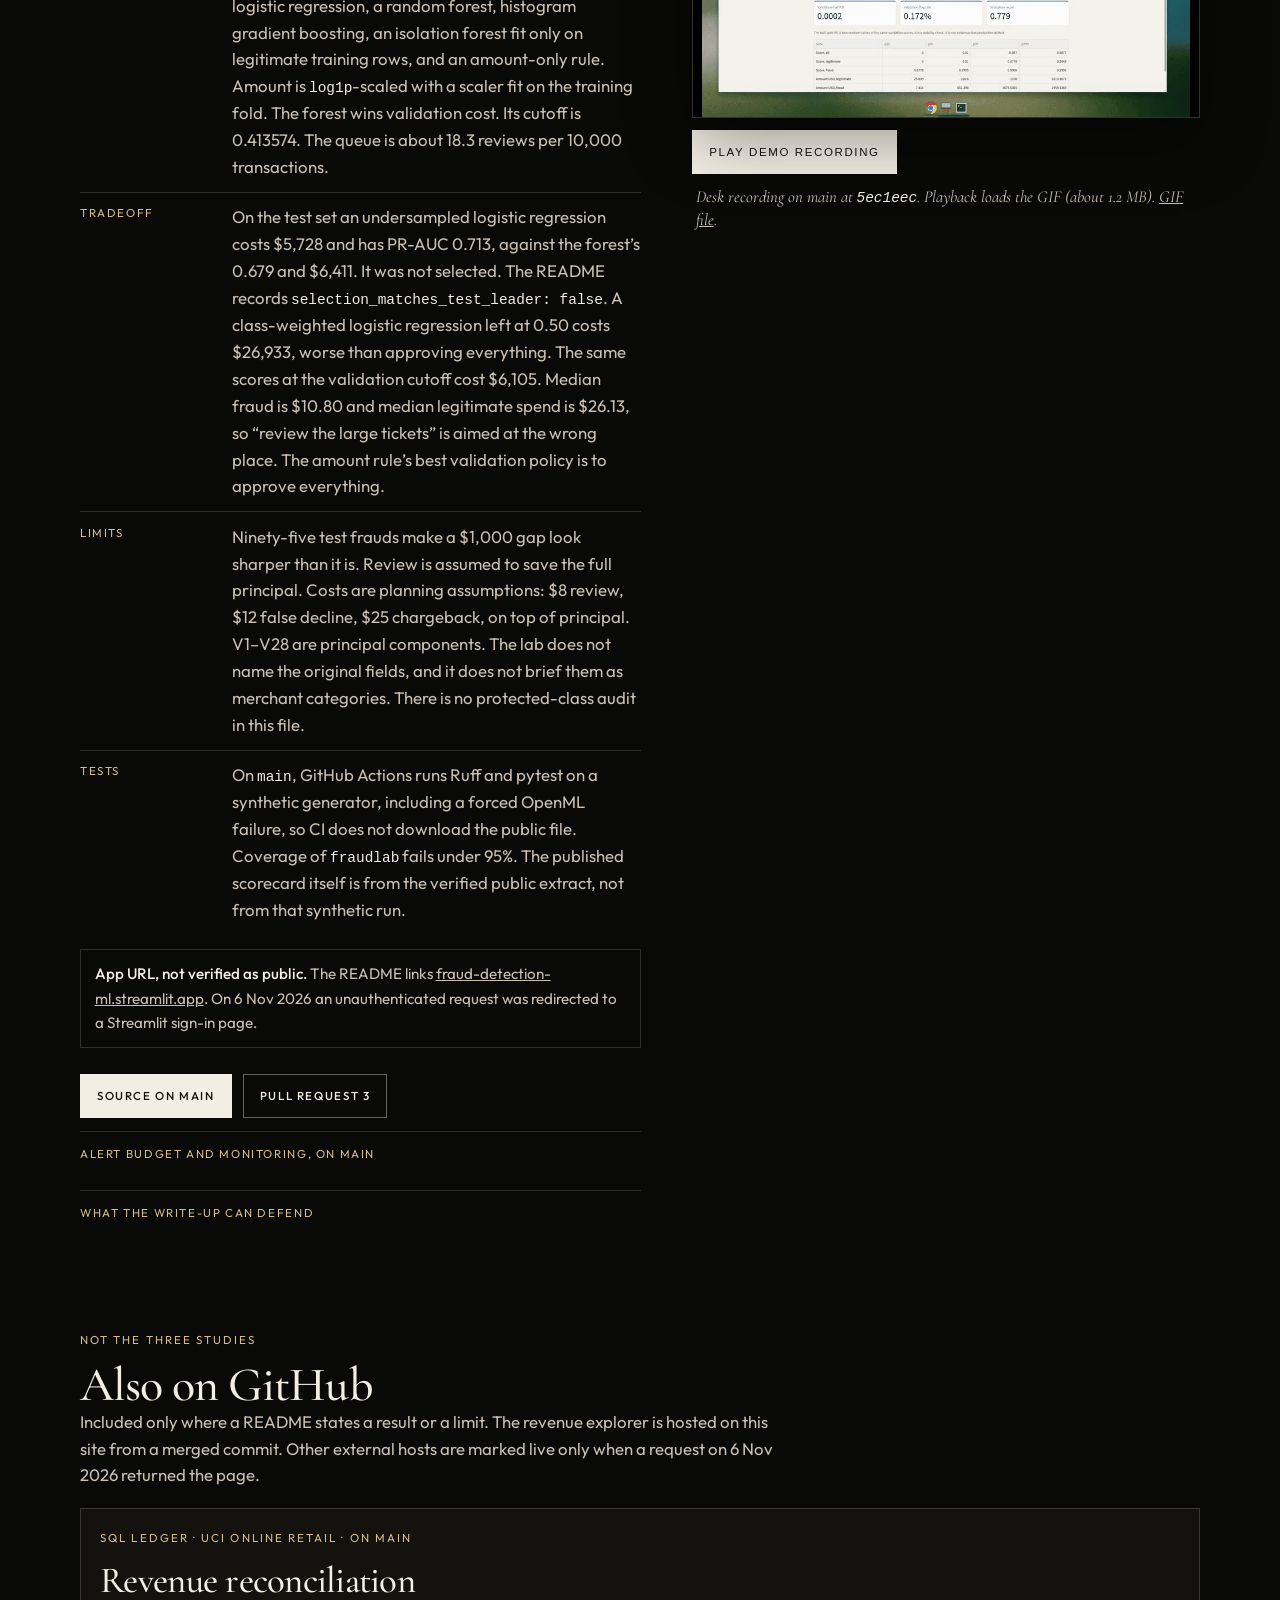
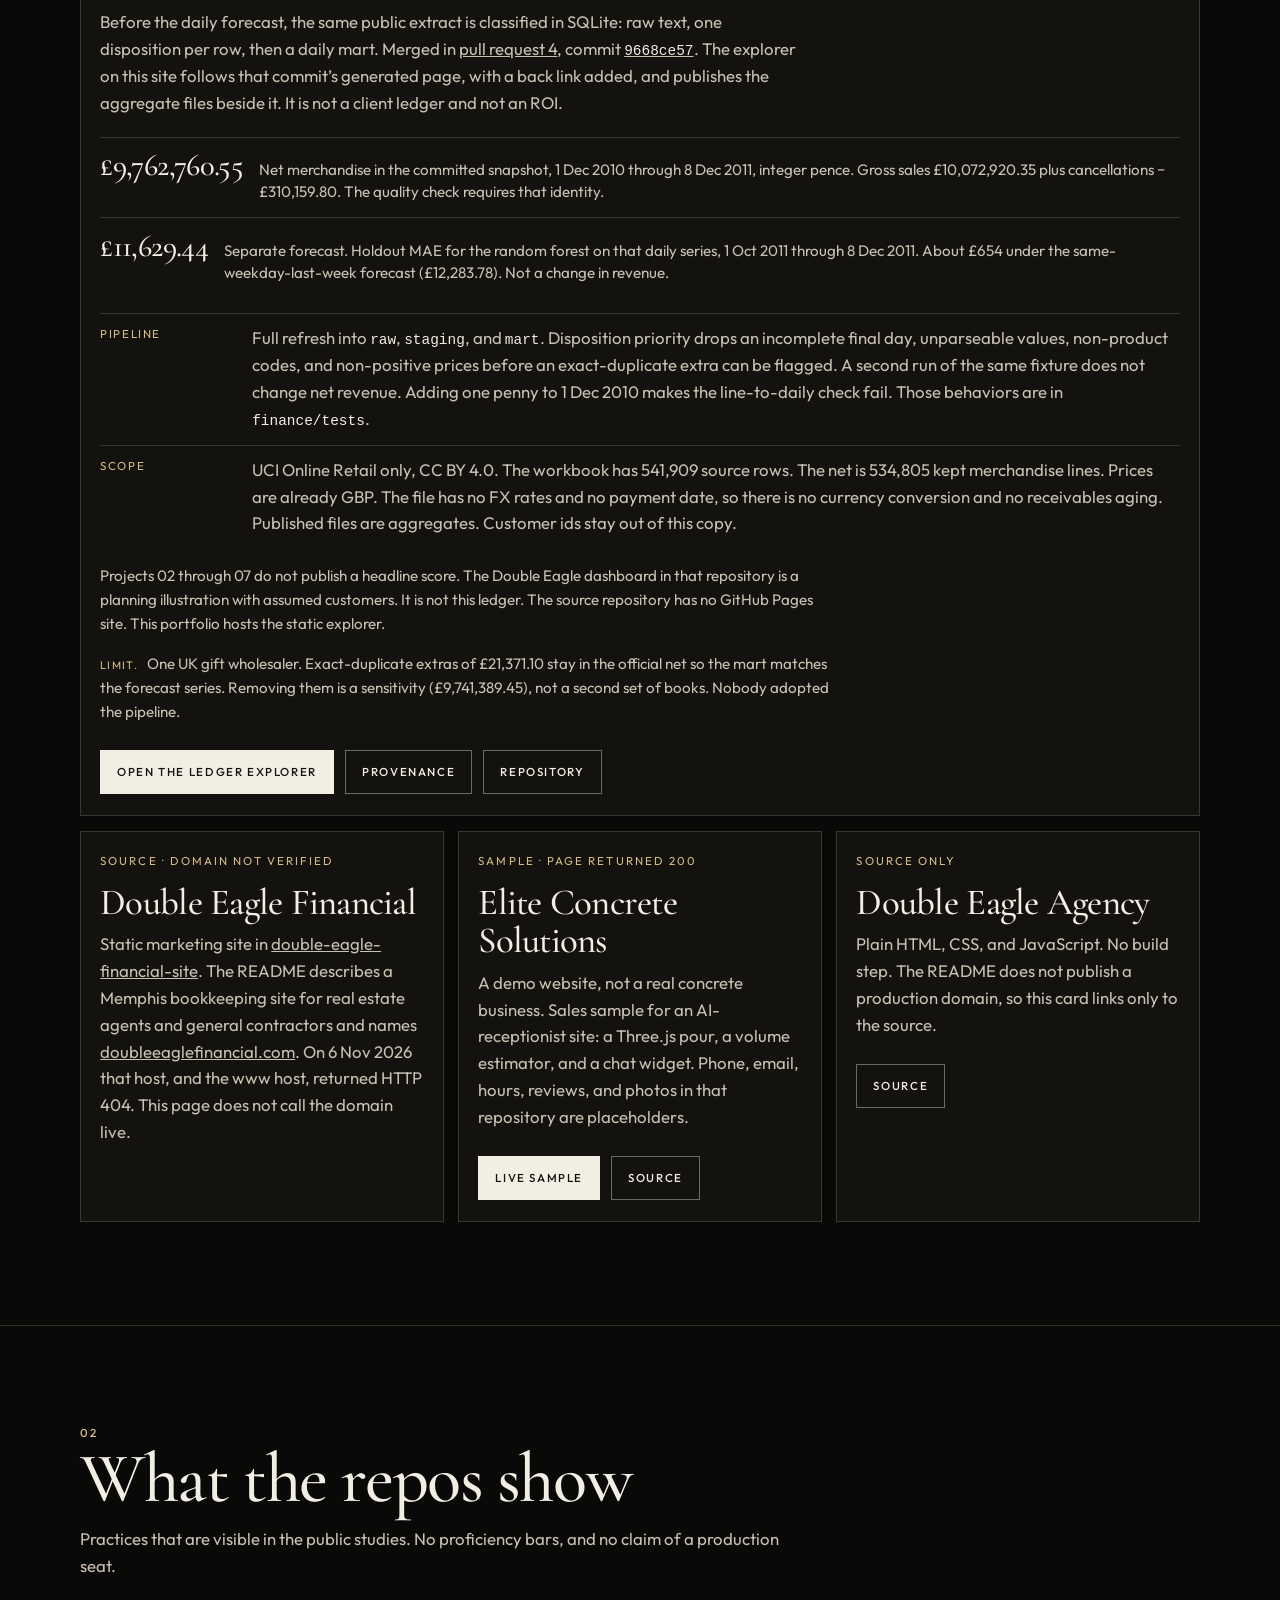
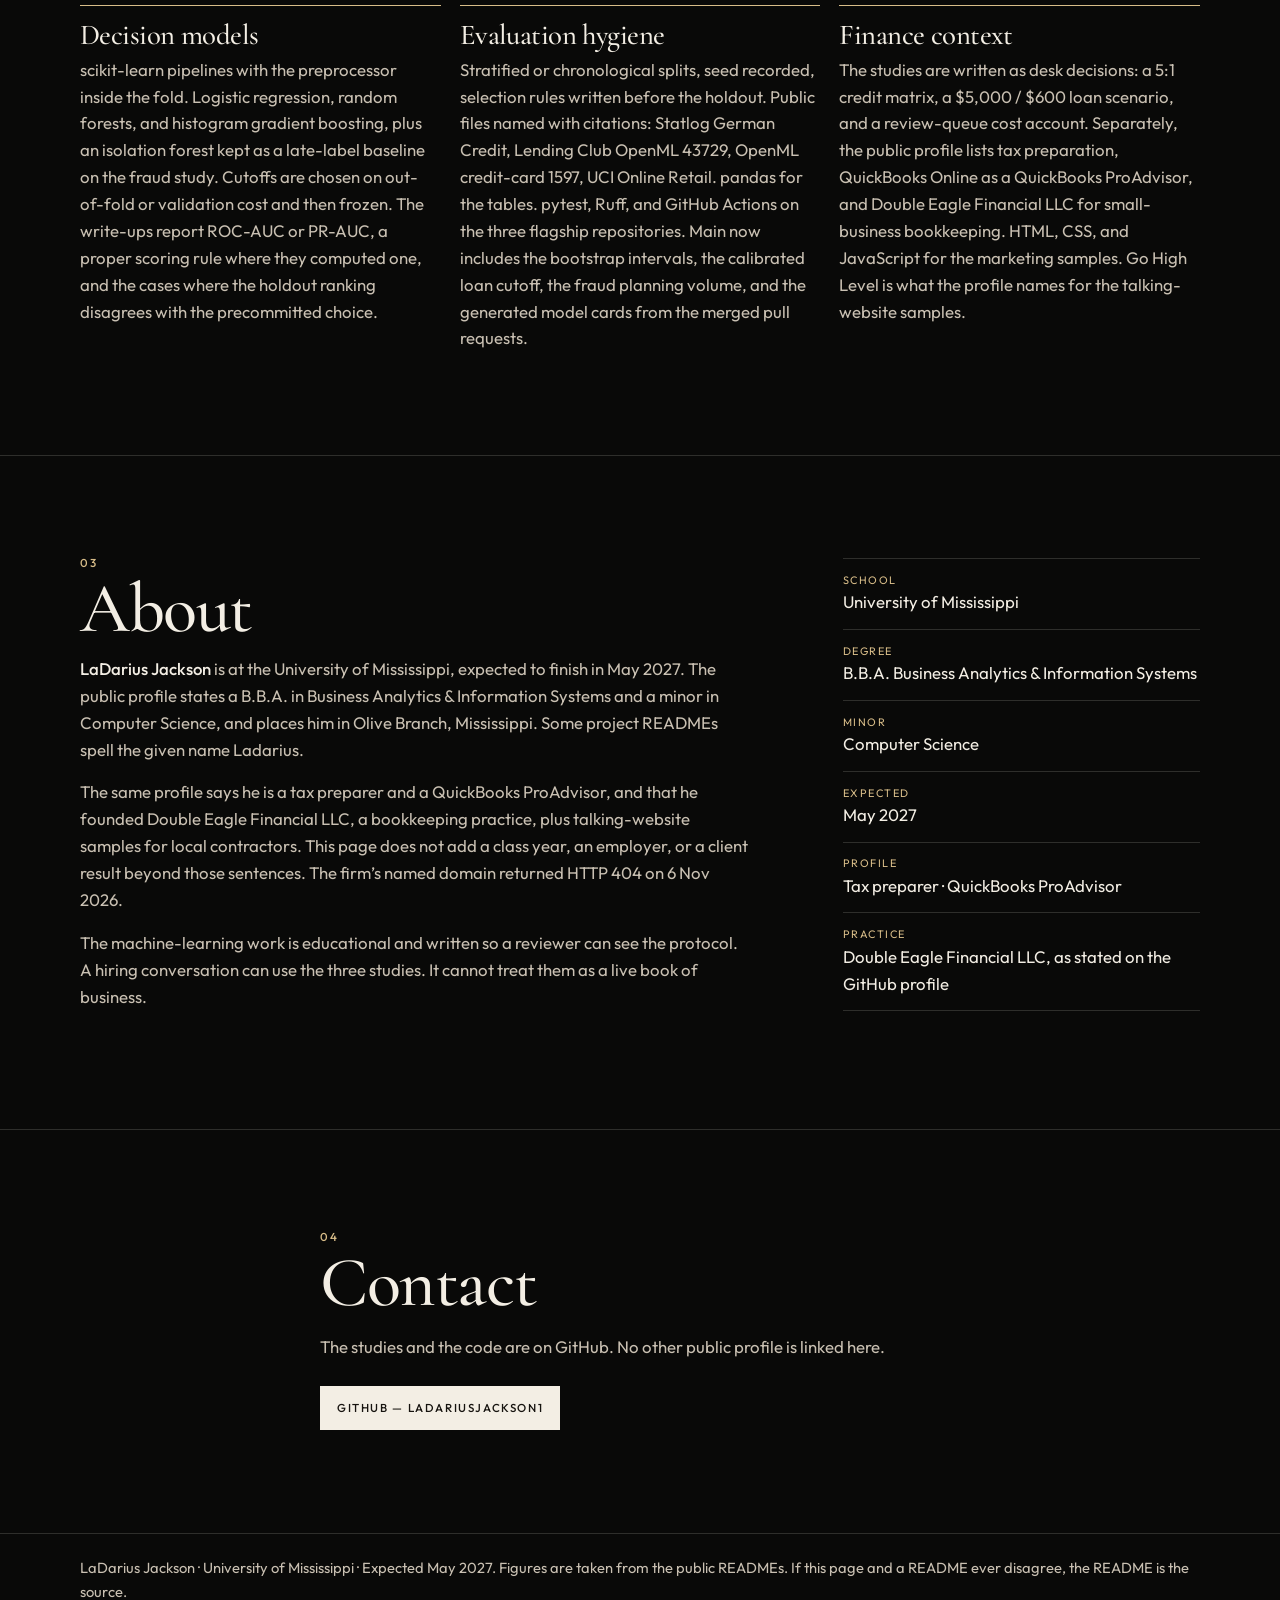
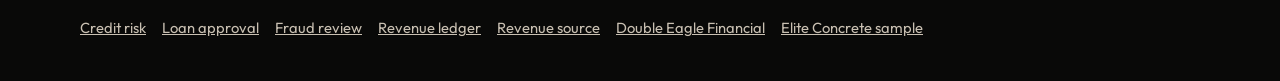
==== commit 36aba432: "Explain the fraud savings rounding and the kept retail rows. Keep the published $10,903, which is th" ====
--- a/index.html
+++ b/index.html
@@ -275,7 +275,7 @@
                   </div>
                   <div>
                     <dt>Architecture</dt>
-                    <dd>Preprocessing sits inside the pipeline, so each fold refits it: median impute and scale for numerics, most-frequent impute and one-hot for purpose. Logistic regression is deployed (<code>C=10</code>, balanced class weight). Its cross-validated ROC-AUC is 0.670 ± 0.015 against 0.658 ± 0.012 for histogram gradient boosting. The out-of-fold gap, logistic minus boosting, is 0.003 to 0.021 and excludes zero. The same gap on the holdout is 0.006, interval −0.010 to 0.022, which includes zero and was not allowed to pick the model.</dd>
+                    <dd>Preprocessing sits inside the pipeline, so each fold refits it: median impute and scale for numerics, most-frequent impute and one-hot for purpose. Logistic regression is deployed (<code>C=10</code>, balanced class weight). Its cross-validated ROC-AUC is 0.670 ± 0.015 against 0.658 ± 0.012 for histogram gradient boosting. The out-of-fold gap, logistic minus boosting, has a 95% interval of 0.003 to 0.021, which excludes zero. The same gap on the holdout is 0.006, interval −0.010 to 0.022, which includes zero and was not allowed to pick the model.</dd>
                   </div>
                   <div>
                     <dt>Tradeoff</dt>
@@ -337,7 +337,7 @@
                   </div>
                   <div>
                     <dt>$10,903</dt>
-                    <dd>Planning save versus approving every test transaction. The forest costs $6,411. Approving everything costs $17,315. The cost interval is $2,102–$12,180.</dd>
+                    <dd>Planning save versus approving every test transaction, rounded to the nearest dollar. In <code>reports/metrics.json</code> on main the forest test cost is $6,411.164 and approve-everything is $17,314.518. That difference is $10,903.354, which rounds to $10,903. Rounding each cost first ($6,411 and $17,315) and then subtracting gives $10,904. The 95% interval on the forest’s test cost is $2,102–$12,180. The README’s $4,828 is the missed-fraud principal on 19 test frauds ($4,828.164), not the principal of approving every fraud ($14,939.518).</dd>
                   </div>
                 </dl>
                 <dl class="case">
@@ -405,7 +405,7 @@
             <article class="card tilt featurette reveal" id="revenue" data-now="Revenue ledger">
               <p class="kicker">SQL ledger · UCI Online Retail · on main</p>
               <h3>Revenue reconciliation</h3>
-              <p class="lede">Before the daily forecast, the same public extract is classified in SQLite: raw text, one disposition per row, then a daily mart. Merged in <a href="https://github.com/ladariusjackson1/revenue-prediction-model/pull/4">pull request 4</a>, commit <a href="https://github.com/ladariusjackson1/revenue-prediction-model/commit/9668ce5784023b22adbc0ea89b6a859f02bd56d7"><code>9668ce57</code></a>. The explorer on this site is that commit’s <code>docs/revenue-quality/index.html</code>, plus the aggregate files it was generated from. It is not a client ledger and not an ROI.</p>
+              <p class="lede">Before the daily forecast, the same public extract is classified in SQLite: raw text, one disposition per row, then a daily mart. Merged in <a href="https://github.com/ladariusjackson1/revenue-prediction-model/pull/4">pull request 4</a>, commit <a href="https://github.com/ladariusjackson1/revenue-prediction-model/commit/9668ce5784023b22adbc0ea89b6a859f02bd56d7"><code>9668ce57</code></a>. The explorer on this site follows that commit’s generated page, with a back link added, and publishes the aggregate files beside it. It is not a client ledger and not an ROI.</p>
               <dl class="metrics">
                 <div>
                   <dt>£9,762,760.55</dt>
@@ -423,7 +423,7 @@
                 </div>
                 <div>
                   <dt>Scope</dt>
-                  <dd>UCI Online Retail only, CC BY 4.0. Prices are already GBP. The file has no FX rates and no payment date, so there is no currency conversion and no receivables aging. Published files are aggregates. Customer ids stay out of this copy.</dd>
+                  <dd>UCI Online Retail only, CC BY 4.0. The workbook has 541,909 source rows. The net is 534,805 kept merchandise lines. Prices are already GBP. The file has no FX rates and no payment date, so there is no currency conversion and no receivables aging. Published files are aggregates. Customer ids stay out of this copy.</dd>
                 </div>
               </dl>
               <p class="note">Projects 02 through 07 do not publish a headline score. The Double Eagle dashboard in that repository is a planning illustration with assumed customers. It is not this ledger. The source repository has no GitHub Pages site. This portfolio hosts the static explorer.</p>
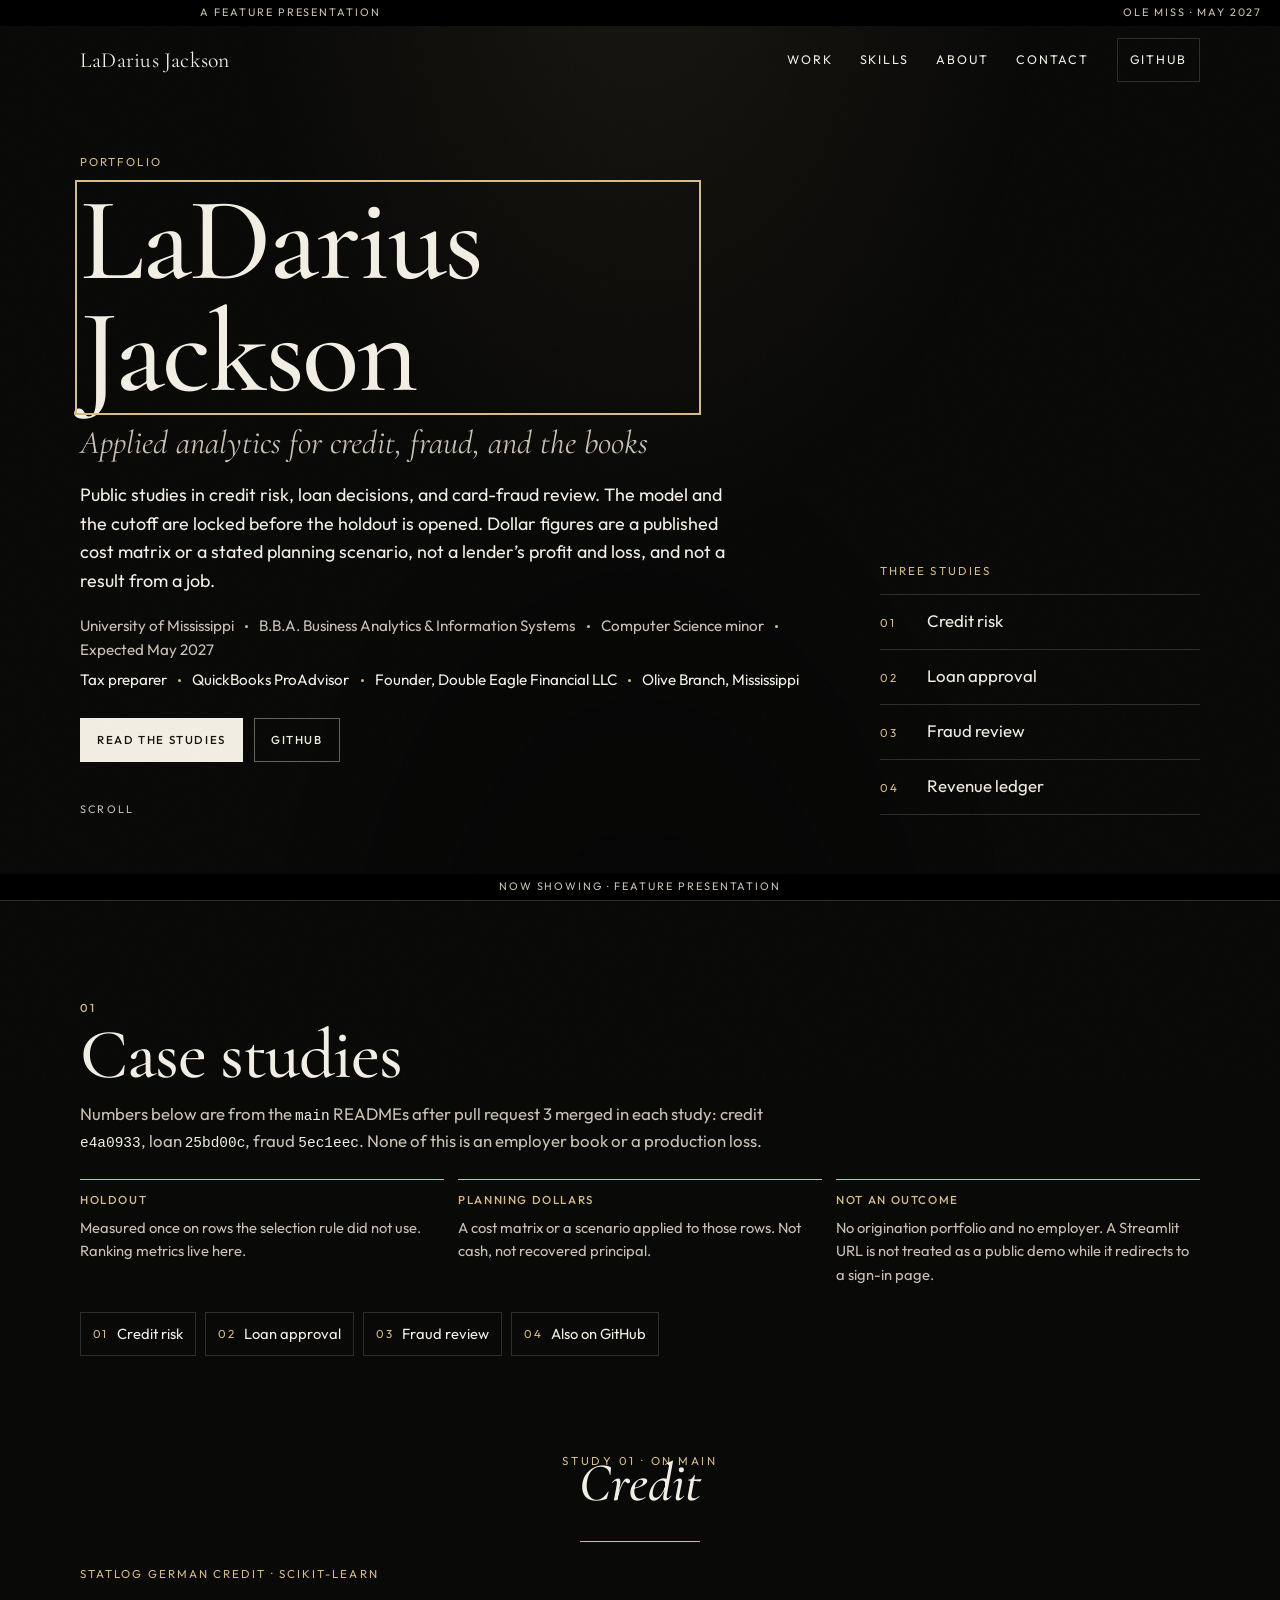
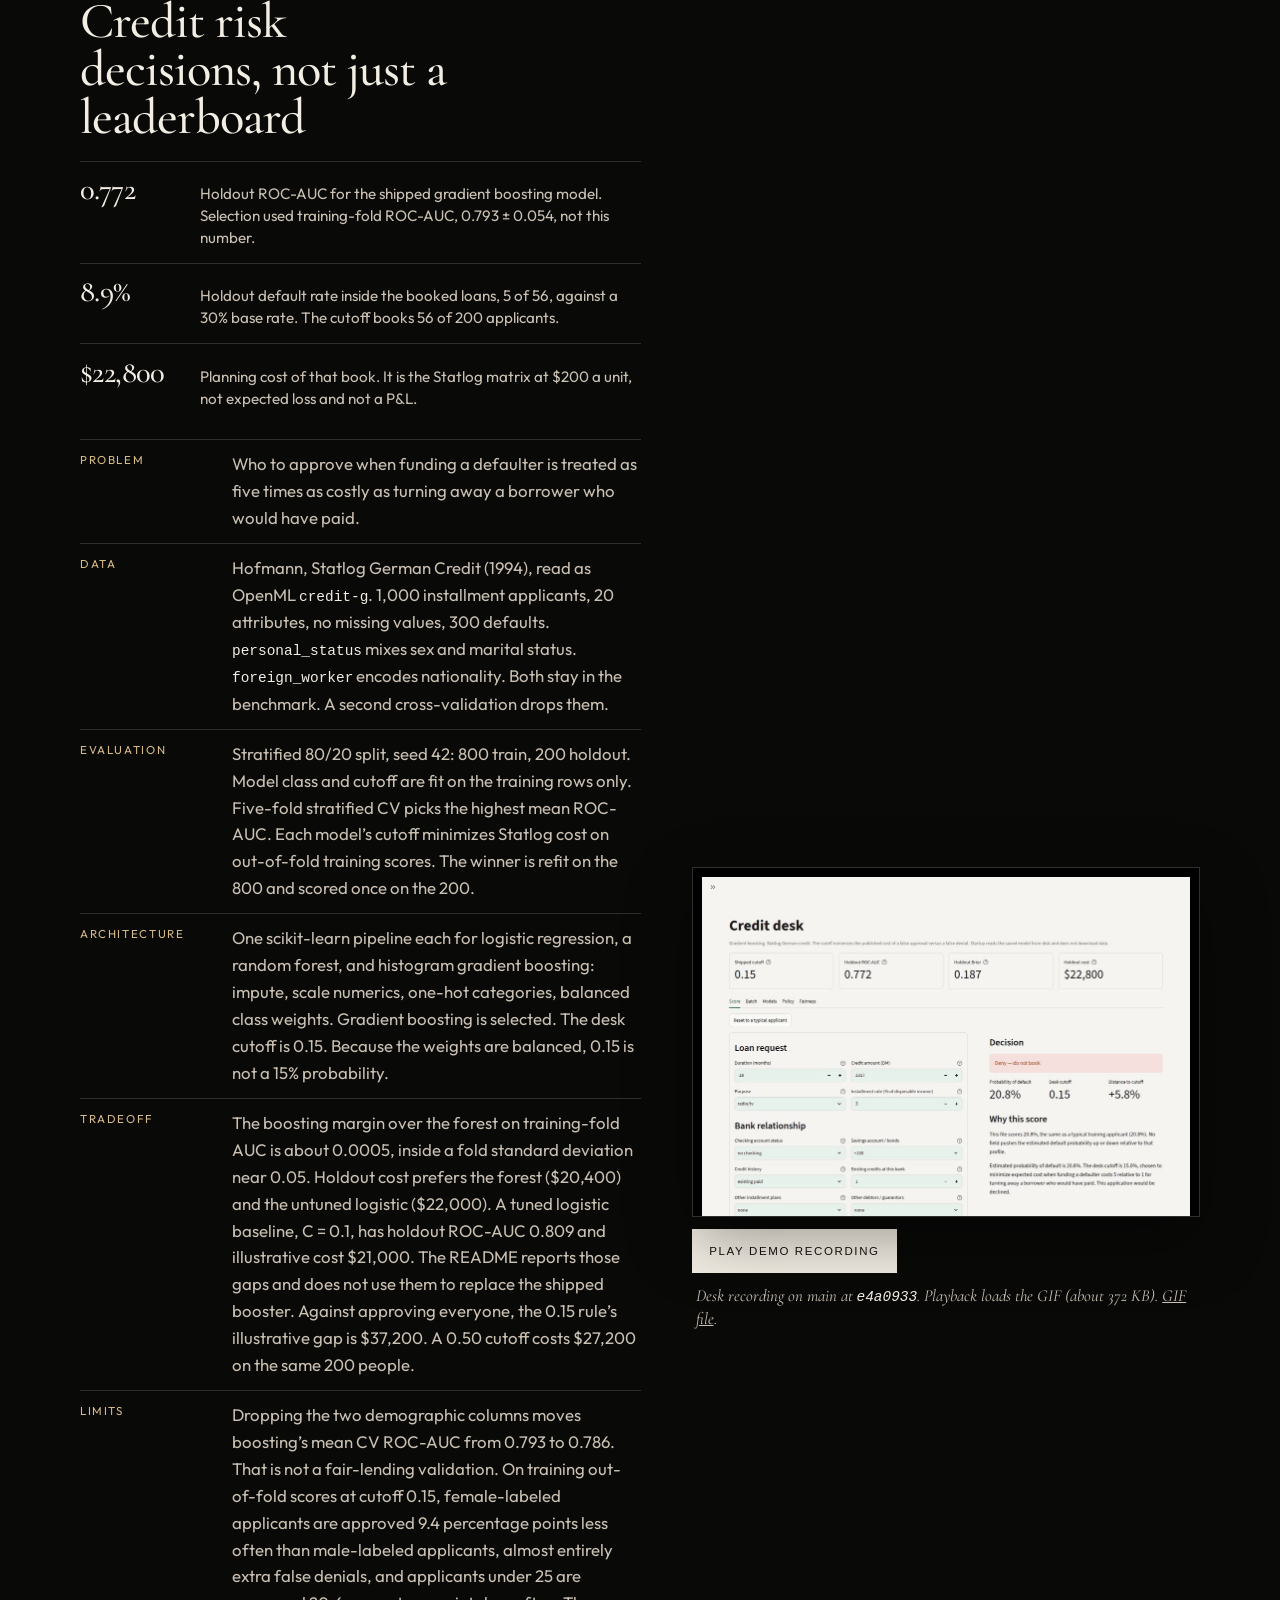
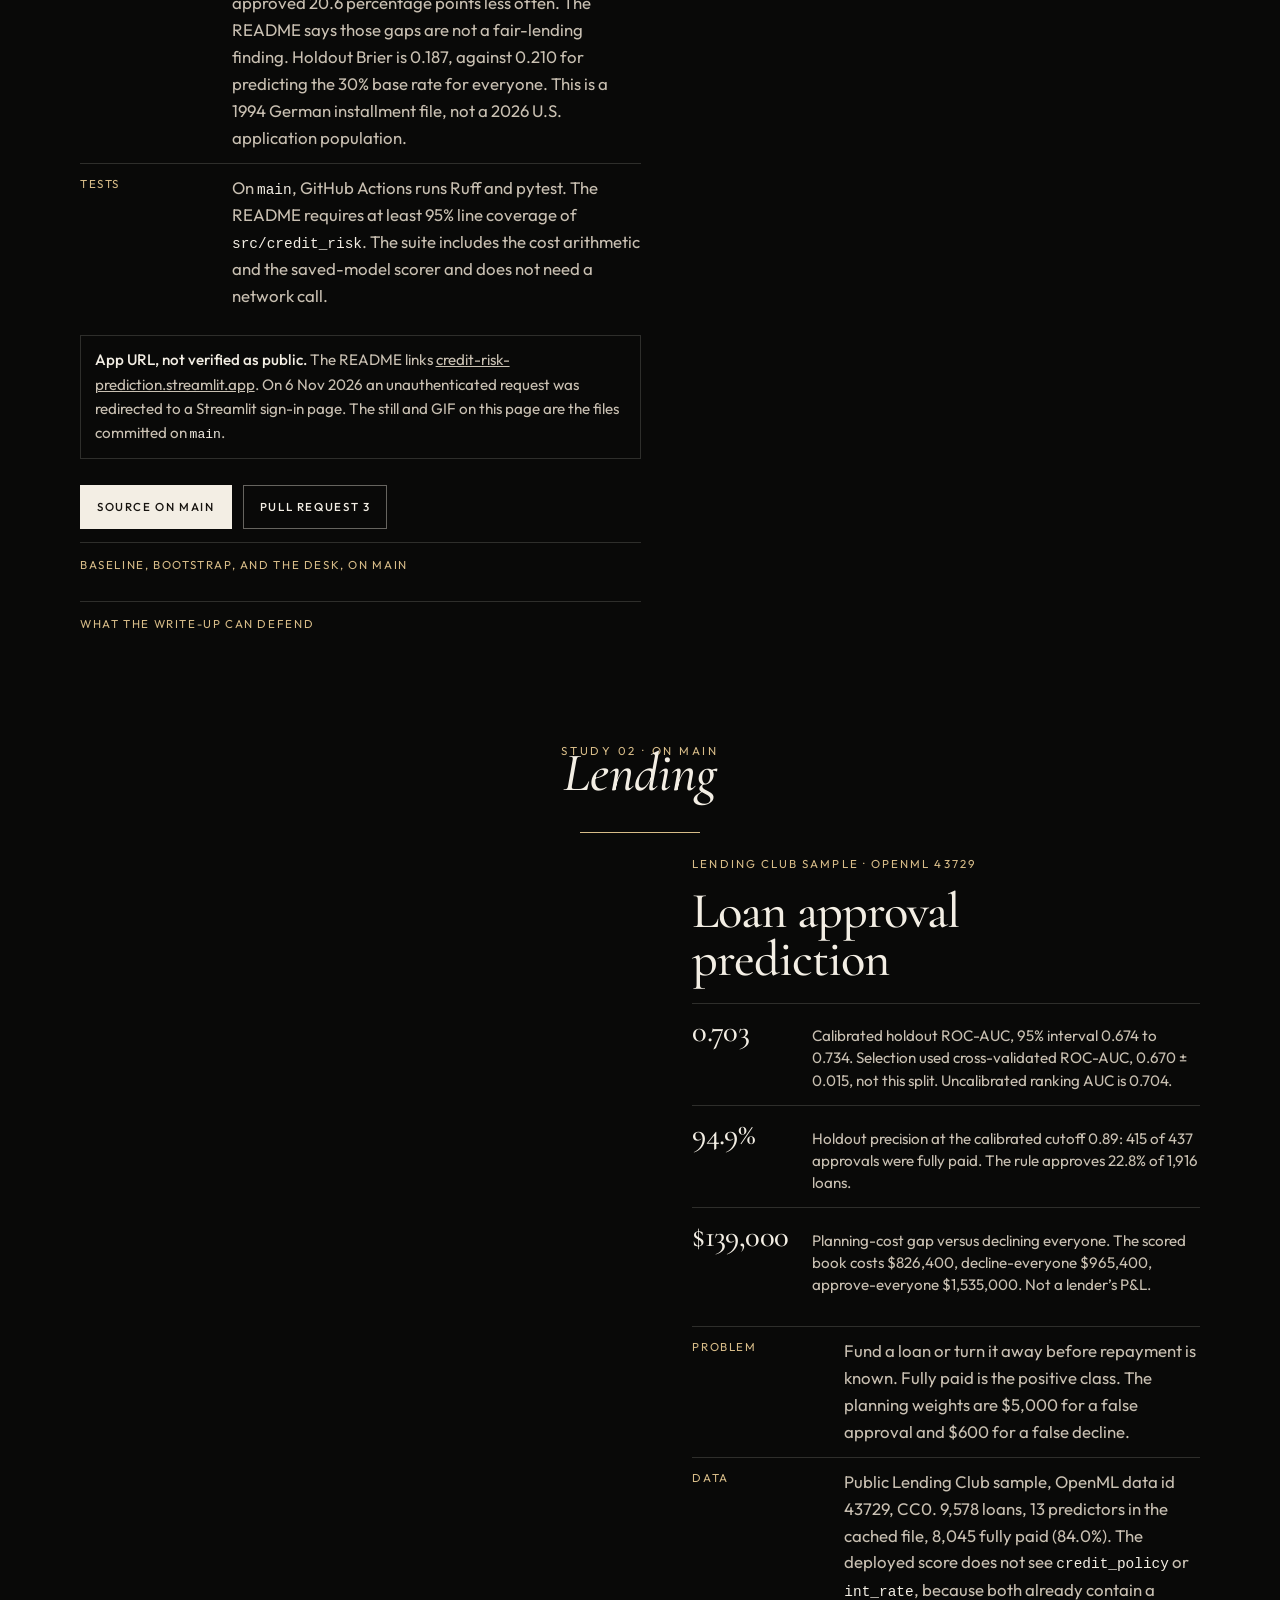
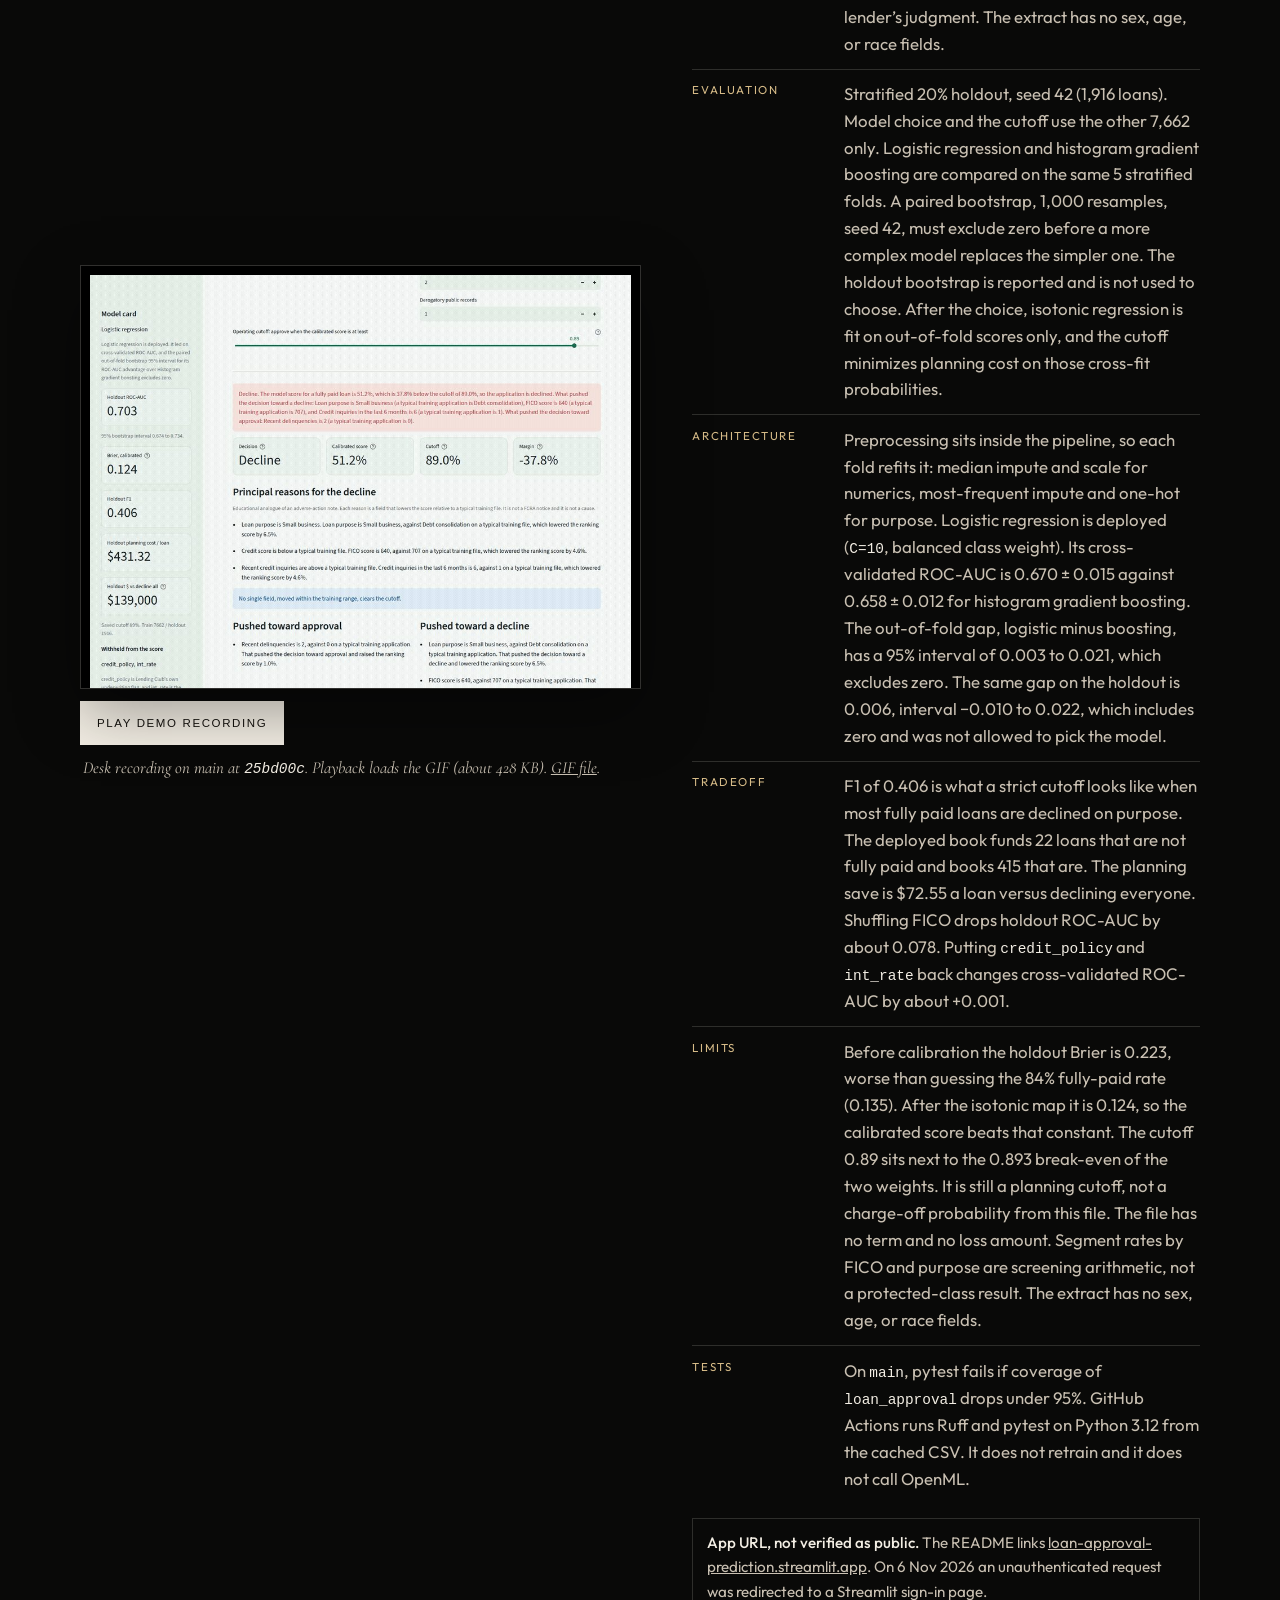
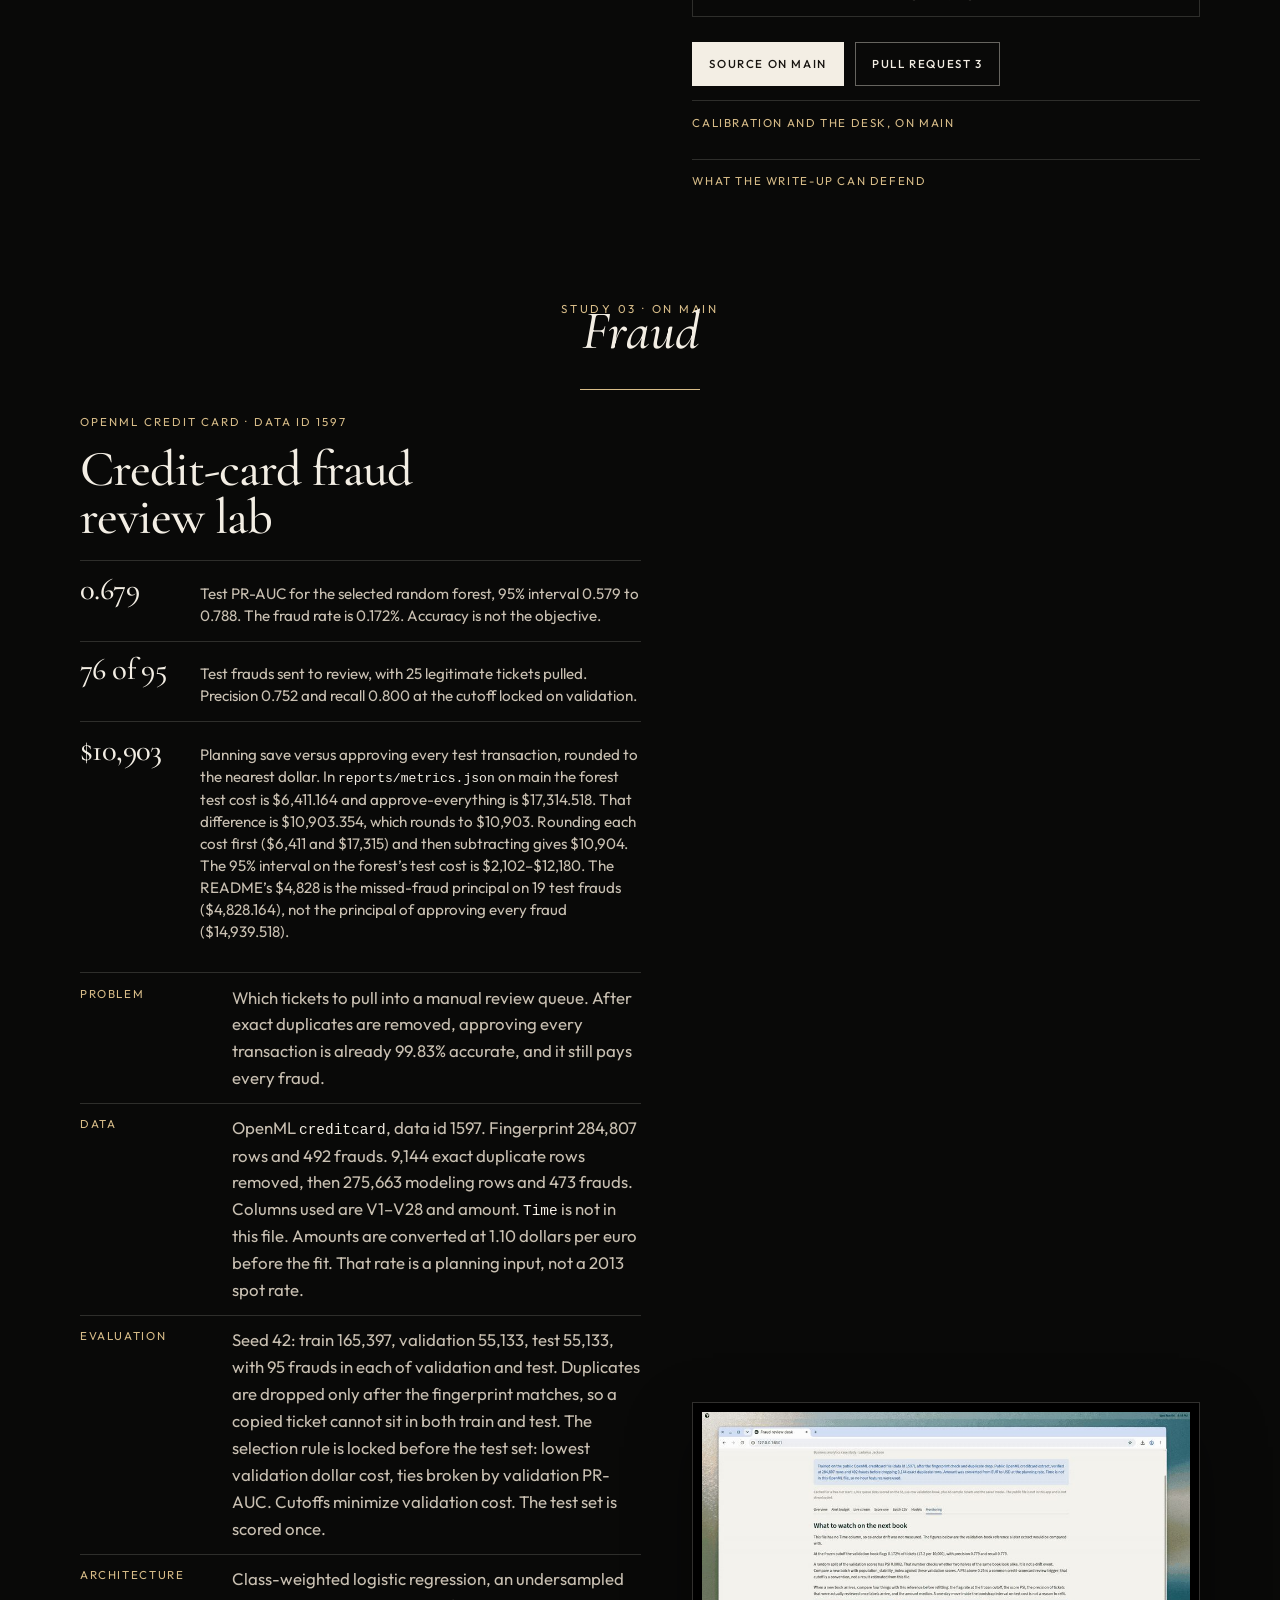
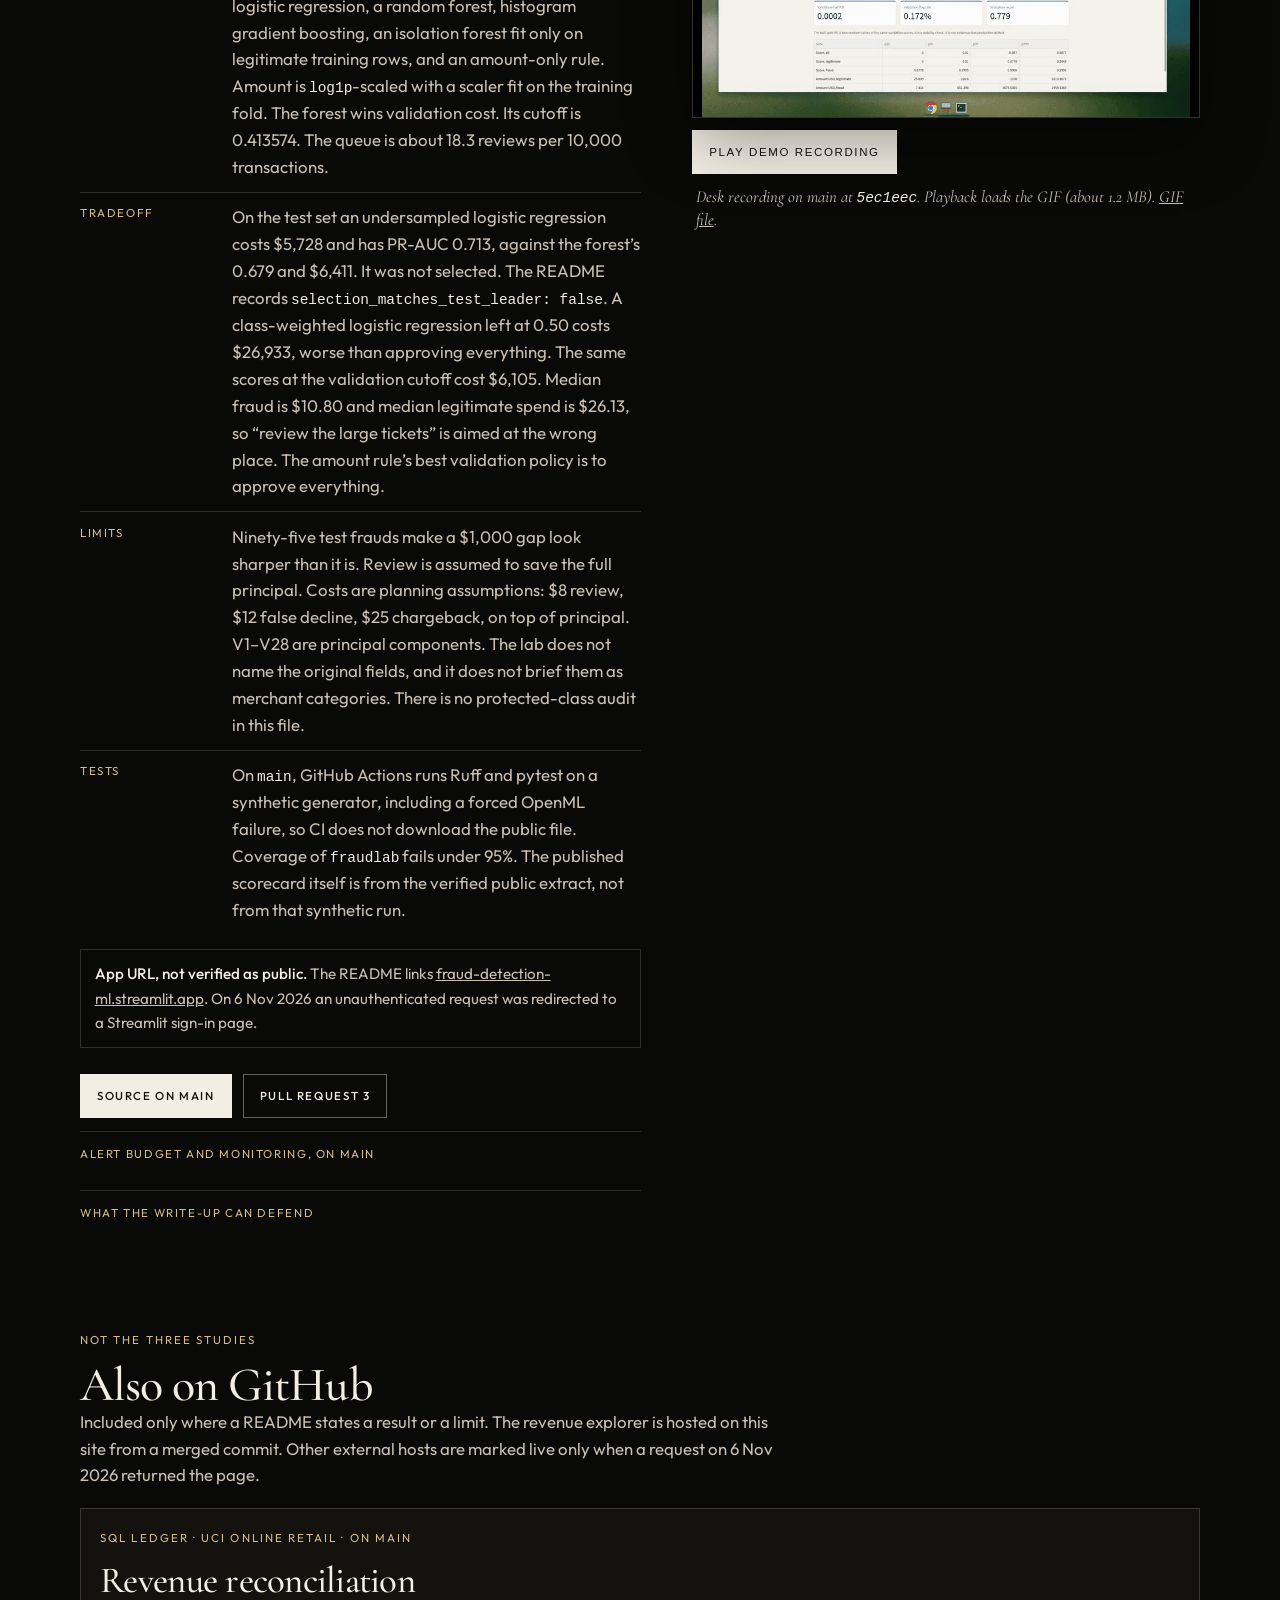
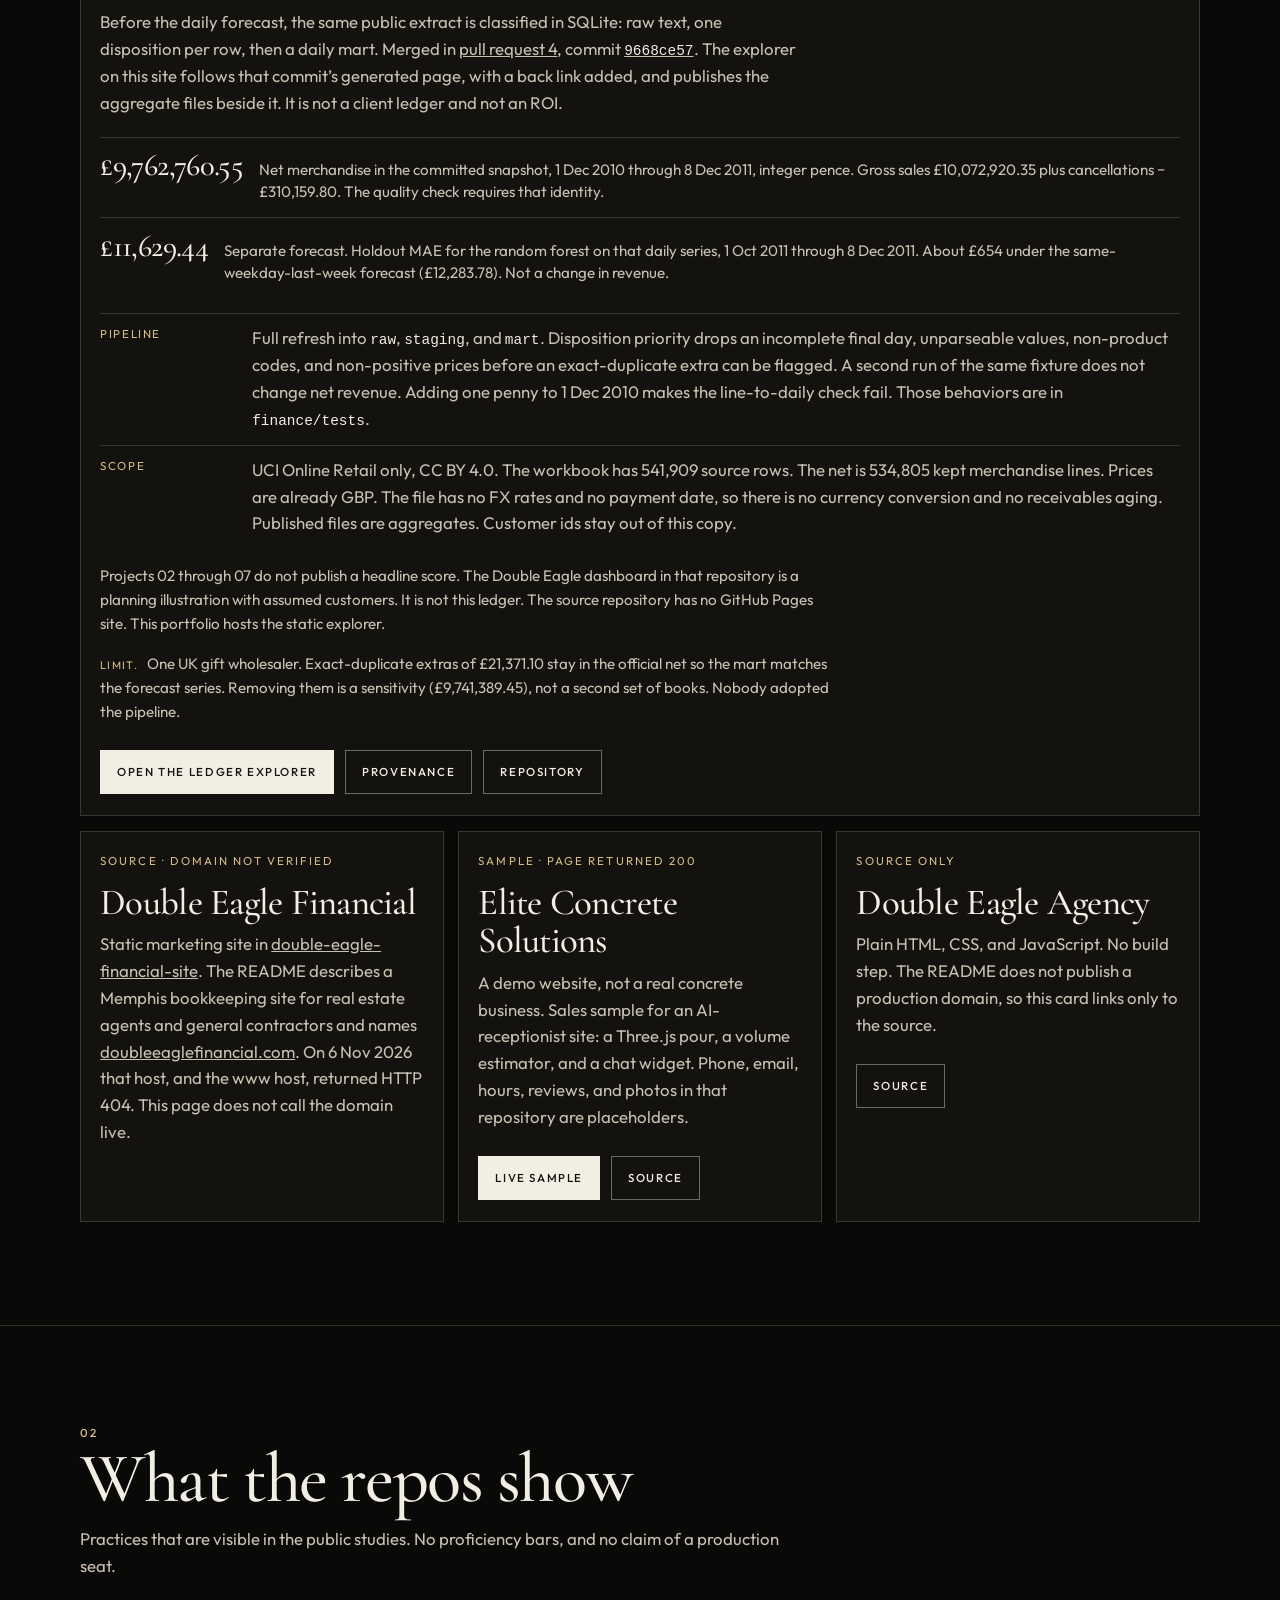
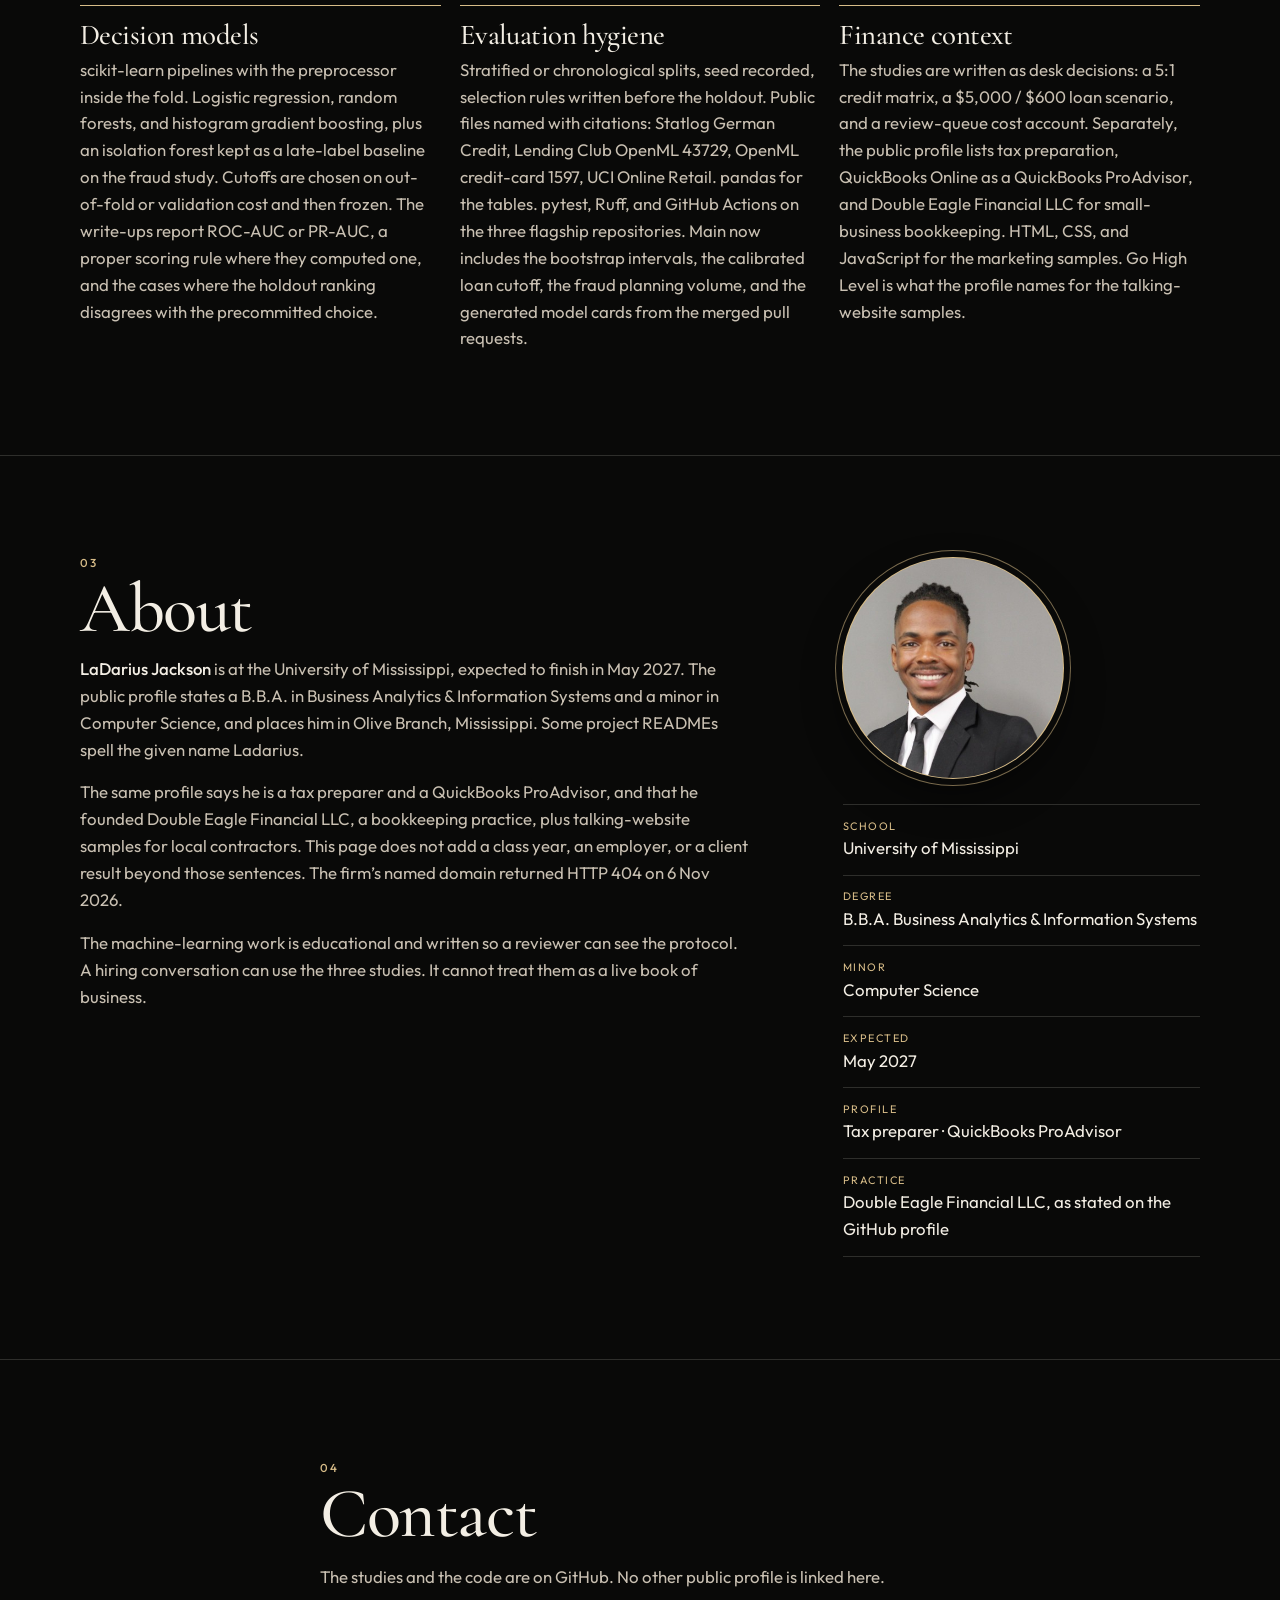
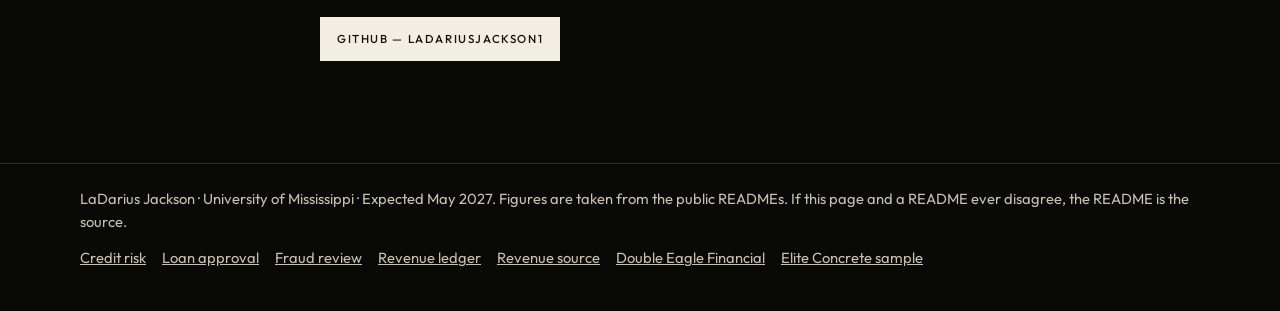
==== commit 10eb023e: "Add LaDarius Jackson's headshot to the About section. Place a circular brass-framed portrait above t" ====
--- a/index.html
+++ b/index.html
@@ -22,7 +22,7 @@
   <link rel="apple-touch-icon" href="/assets/apple-touch.png">
   <link rel="preload" href="/assets/fonts/cormorant-garamond.woff2" as="font" type="font/woff2" crossorigin>
   <link rel="preload" href="/assets/fonts/outfit.woff2" as="font" type="font/woff2" crossorigin>
-  <link rel="stylesheet" href="/css/styles.css?v=4">
+  <link rel="stylesheet" href="/css/styles.css?v=5">
   <script type="application/ld+json">
   {
     "@context": "https://schema.org",
@@ -492,6 +492,9 @@
             <p>The same profile says he is a tax preparer and a QuickBooks ProAdvisor, and that he founded Double Eagle Financial LLC, a bookkeeping practice, plus talking-website samples for local contractors. This page does not add a class year, an employer, or a client result beyond those sentences. The firm’s named domain returned HTTP 404 on 6 Nov 2026.</p>
             <p>The machine-learning work is educational and written so a reviewer can see the protocol. A hiring conversation can use the three studies. It cannot treat them as a live book of business.</p>
           </div>
+          <figure class="portrait reveal">
+            <img src="/assets/images/ladarius-jackson-headshot.jpg" width="400" height="400" alt="LaDarius Jackson headshot" decoding="async">
+          </figure>
           <ul class="fact-list reveal">
             <li><span>School</span> University of Mississippi</li>
             <li><span>Degree</span> B.B.A. Business Analytics &amp; Information Systems</li>
--- a/css/styles.css
+++ b/css/styles.css
@@ -919,8 +919,40 @@
 .about-grid {
   display: grid;
   grid-template-columns: minmax(0, 1.4fr) minmax(16rem, 0.7fr);
-  gap: 2rem 3rem;
+  gap: 1.6rem 3rem;
   align-items: start;
+}
+
+.about-grid > .reveal:first-child {
+  grid-column: 1;
+  grid-row: 1 / span 2;
+}
+
+.portrait {
+  grid-column: 2;
+  grid-row: 1;
+  margin: 0;
+  width: min(220px, 100%);
+}
+
+.portrait img {
+  display: block;
+  width: 100%;
+  height: auto;
+  aspect-ratio: 1;
+  object-fit: cover;
+  border-radius: 50%;
+  background: #1a1916;
+  box-shadow:
+    0 0 0 1px var(--brass),
+    0 0 0 7px var(--bg),
+    0 0 0 8px rgba(215, 188, 136, 0.55),
+    0 18px 40px rgba(0, 0, 0, 0.45);
+}
+
+.fact-list {
+  grid-column: 2;
+  grid-row: 2;
 }
 
 .about-grid p {
@@ -1060,6 +1092,18 @@
   .skills-grid,
   .also-grid {
     grid-template-columns: 1fr;
+  }
+
+  .about-grid > .reveal:first-child,
+  .portrait,
+  .fact-list {
+    grid-column: 1;
+    grid-row: auto;
+  }
+
+  .portrait {
+    order: -1;
+    width: min(168px, 48vw);
   }
 
   .feature.is-flip .feature-copy,
@@ -1165,7 +1209,8 @@
 
   .btn,
   .card,
-  .reel-frame {
+  .reel-frame,
+  .portrait img {
     border: 1px solid CanvasText;
   }
 }
